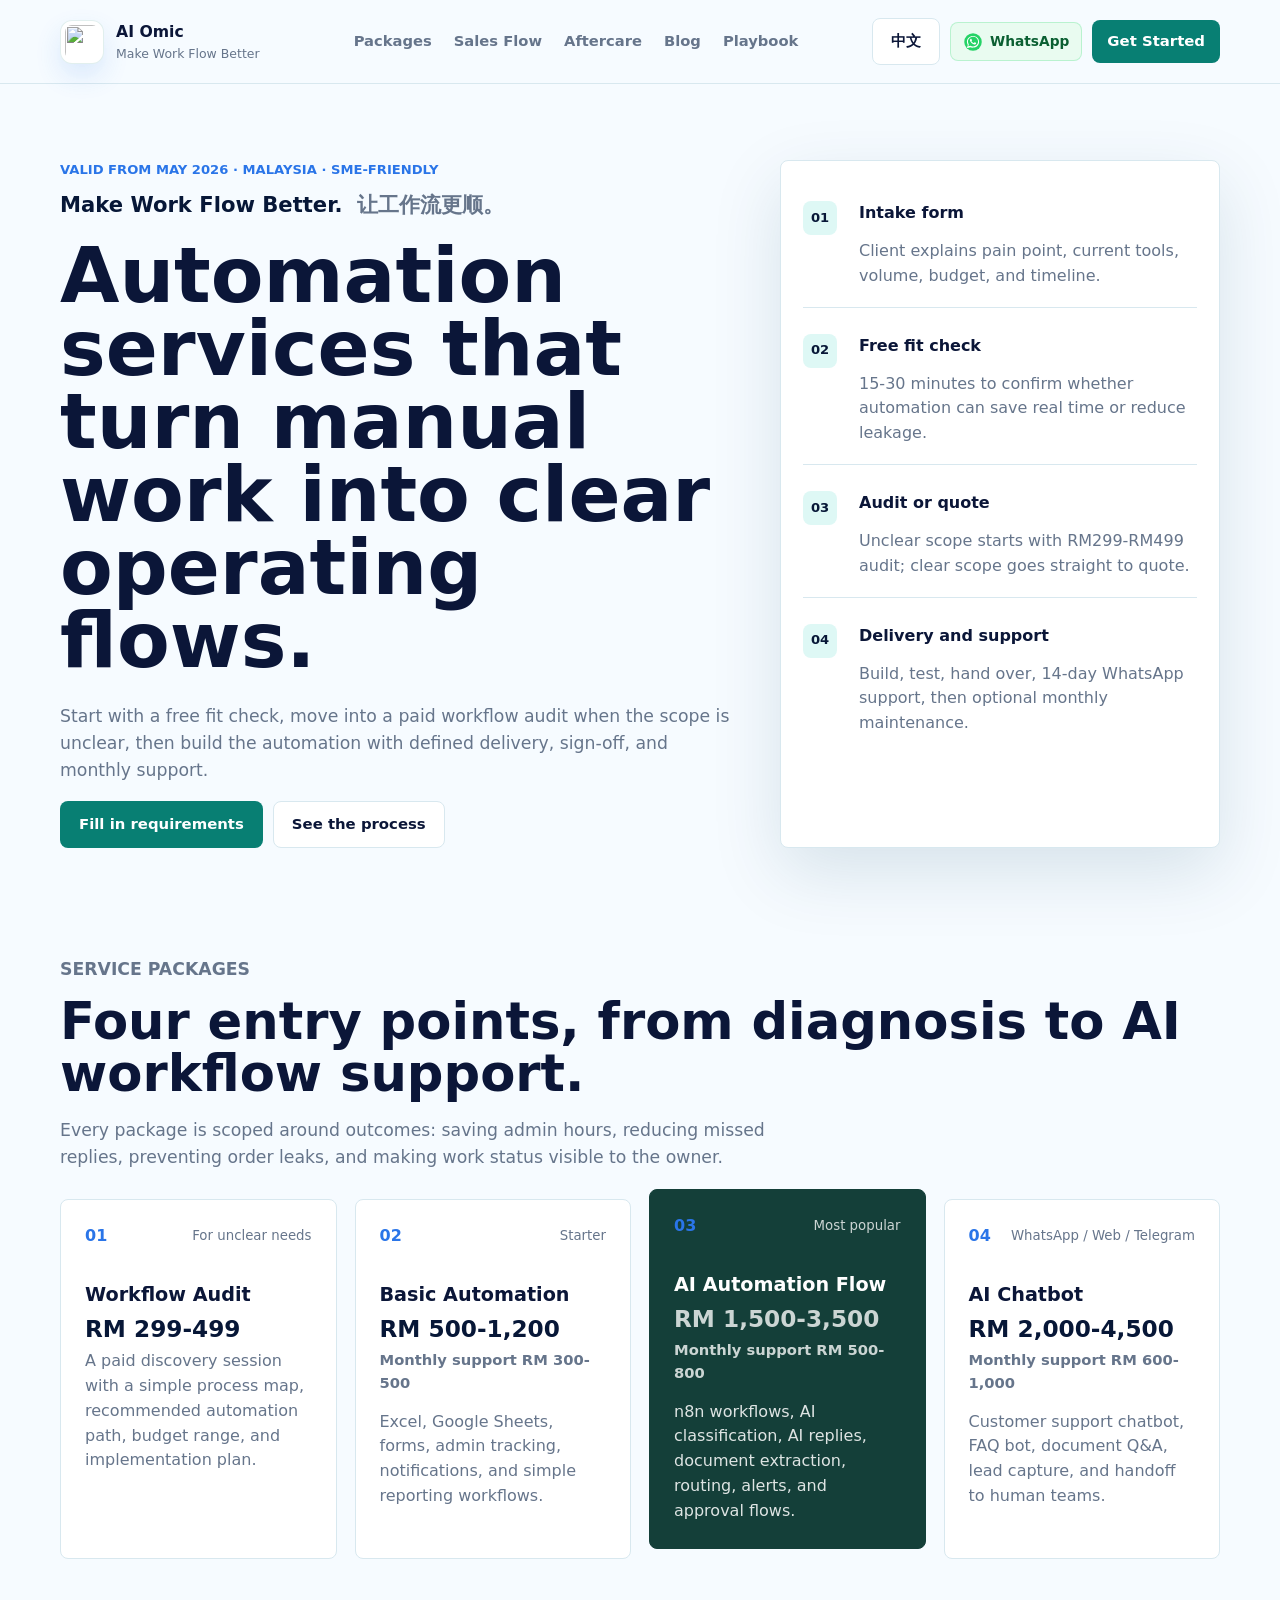
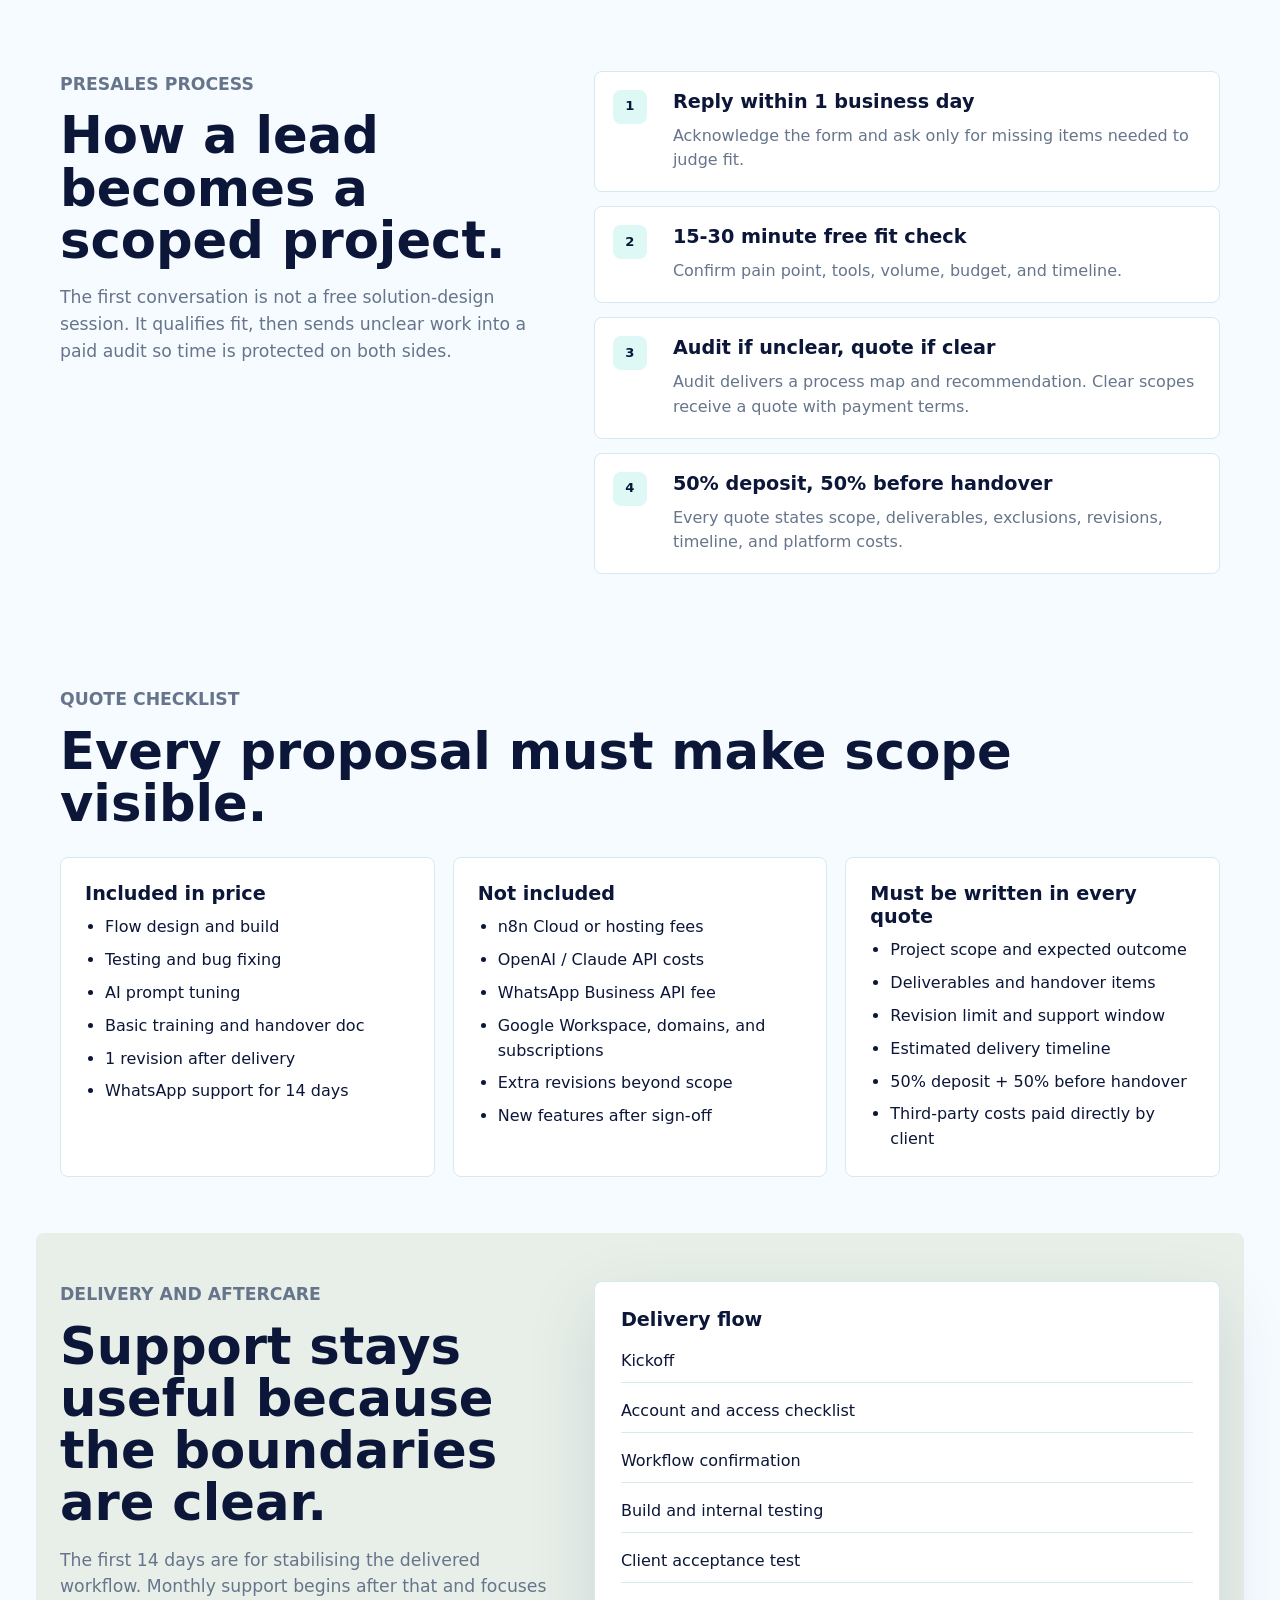
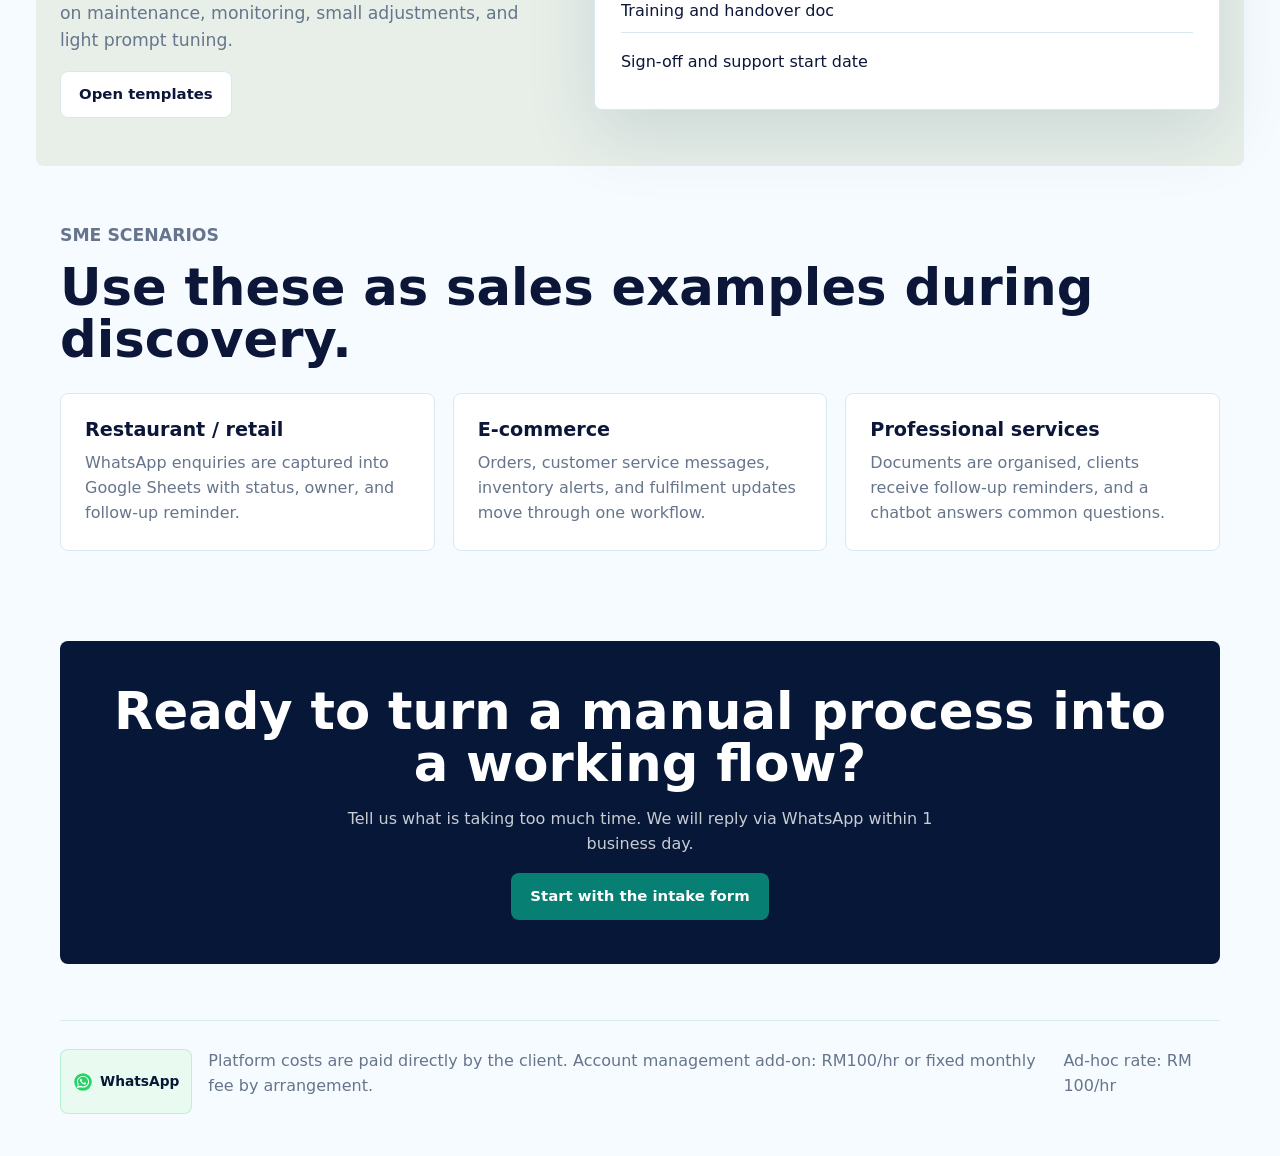
==== index.html @ fe2e33a1 "Add WhatsApp contact buttons" ====
<!doctype html>
<html lang="en">
  <head>
    <meta charset="utf-8" />
    <meta name="viewport" content="width=device-width, initial-scale=1" />
    <title>AI Omic Pricing | Malaysia SME Automation</title>
    <meta
      name="description"
      content="AI Omic pricing for Malaysia SME workflow automation, workflow audit, AI automation, chatbot setup, presales and aftercare support."
    />
    <meta property="og:title" content="AI Omic Pricing | Malaysia SME Automation" />
    <meta
      property="og:description"
      content="Make Work Flow Better. Workflow automation, AI flows, chatbot setup, and aftercare support for Malaysia SMEs."
    />
    <meta property="og:image" content="https://my-pricing-list.zeabur.app/assets/brand/ai-omic-logo.png" />
    <link rel="icon" type="image/png" href="assets/brand/ai-omic-icon.png" />
    <link rel="apple-touch-icon" href="assets/brand/apple-touch-icon.png" />
    <link rel="stylesheet" href="assets/styles.css?v=20260518-whatsapp" />
  </head>
  <body>
    <header class="site-header">
      <a class="brand" href="index.html" aria-label="AI Omic home">
        <img class="brand-logo" src="assets/brand/ai-omic-icon.png" alt="" />
        <span>
          <strong>AI Omic</strong>
          <small>Make Work Flow Better</small>
        </span>
      </a>
      <nav class="nav" aria-label="Main navigation">
        <a href="#packages" data-i18n="navPackages">Packages</a>
        <a href="#sales" data-i18n="navSales">Sales Flow</a>
        <a href="#support" data-i18n="navSupport">Aftercare</a>
        <a href="blog.html" data-i18n="navBlog">Blog</a>
        <a href="playbook.html" data-i18n="navPlaybook">Playbook</a>
      </nav>
      <div class="header-actions">
        <button class="lang-toggle" type="button" data-lang-toggle aria-label="Switch language">中文</button>
        <a class="whatsapp-link" href="https://wa.me/601128229985" target="_blank" rel="noopener noreferrer" aria-label="WhatsApp AI Omic at +60 11-2822 9985">
          <img class="whatsapp-icon" src="assets/brand/whatsapp.svg" alt="" />
          <span>WhatsApp</span>
        </a>
        <a class="button button-small" href="intake-form.html" data-i18n="navCta">Get Started</a>
      </div>
    </header>

    <main>
      <section class="hero">
        <div class="hero-copy">
          <p class="hero-meta" data-i18n="heroMeta">Valid from May 2026 · Malaysia · SME-friendly</p>
          <p class="brand-slogan">
            <span>Make Work Flow Better.</span>
            <span>让工作流更顺。</span>
          </p>
          <h1 data-i18n="heroTitle">Automation services that turn manual work into clear operating flows.</h1>
          <p class="hero-lede" data-i18n="heroLede">
            Start with a free fit check, move into a paid workflow audit when the scope is unclear, then build the
            automation with defined delivery, sign-off, and monthly support.
          </p>
          <div class="hero-actions">
            <a class="button" href="intake-form.html" data-i18n="heroPrimary">Fill in requirements</a>
            <a class="button button-secondary" href="#sales" data-i18n="heroSecondary">See the process</a>
          </div>
        </div>
        <div class="hero-panel" aria-label="Service journey">
          <ol class="journey-list">
            <li>
              <span>01</span>
              <strong data-i18n="journey1Title">Intake form</strong>
              <p data-i18n="journey1Text">Client explains pain point, current tools, volume, budget, and timeline.</p>
            </li>
            <li>
              <span>02</span>
              <strong data-i18n="journey2Title">Free fit check</strong>
              <p data-i18n="journey2Text">15-30 minutes to confirm whether automation can save real time or reduce leakage.</p>
            </li>
            <li>
              <span>03</span>
              <strong data-i18n="journey3Title">Audit or quote</strong>
              <p data-i18n="journey3Text">Unclear scope starts with RM299-RM499 audit; clear scope goes straight to quote.</p>
            </li>
            <li>
              <span>04</span>
              <strong data-i18n="journey4Title">Delivery and support</strong>
              <p data-i18n="journey4Text">Build, test, hand over, 14-day WhatsApp support, then optional monthly maintenance.</p>
            </li>
          </ol>
        </div>
      </section>

      <section id="packages" class="section">
        <div class="section-heading">
          <p class="section-label" data-i18n="packagesLabel">Service packages</p>
          <h2 data-i18n="packagesTitle">Four entry points, from diagnosis to AI workflow support.</h2>
          <p data-i18n="packagesIntro">
            Every package is scoped around outcomes: saving admin hours, reducing missed replies, preventing order leaks,
            and making work status visible to the owner.
          </p>
        </div>
        <div class="package-grid">
          <article class="package-card">
            <div class="package-topline">
              <span>01</span>
              <small data-i18n="auditTag">For unclear needs</small>
            </div>
            <h3 data-i18n="auditTitle">Workflow Audit</h3>
            <p class="price">RM 299-499</p>
            <p data-i18n="auditDesc">A paid discovery session with a simple process map, recommended automation path, budget range, and implementation plan.</p>
          </article>
          <article class="package-card">
            <div class="package-topline">
              <span>02</span>
              <small data-i18n="basicTag">Starter</small>
            </div>
            <h3 data-i18n="basicTitle">Basic Automation</h3>
            <p class="price">RM 500-1,200</p>
            <p class="support-price" data-i18n="basicSupport">Monthly support RM 300-500</p>
            <p data-i18n="basicDesc">Excel, Google Sheets, forms, admin tracking, notifications, and simple reporting workflows.</p>
          </article>
          <article class="package-card package-card-featured">
            <div class="package-topline">
              <span>03</span>
              <small data-i18n="flowTag">Most popular</small>
            </div>
            <h3 data-i18n="flowTitle">AI Automation Flow</h3>
            <p class="price">RM 1,500-3,500</p>
            <p class="support-price" data-i18n="flowSupport">Monthly support RM 500-800</p>
            <p data-i18n="flowDesc">n8n workflows, AI classification, AI replies, document extraction, routing, alerts, and approval flows.</p>
          </article>
          <article class="package-card">
            <div class="package-topline">
              <span>04</span>
              <small data-i18n="botTag">WhatsApp / Web / Telegram</small>
            </div>
            <h3 data-i18n="botTitle">AI Chatbot</h3>
            <p class="price">RM 2,000-4,500</p>
            <p class="support-price" data-i18n="botSupport">Monthly support RM 600-1,000</p>
            <p data-i18n="botDesc">Customer support chatbot, FAQ bot, document Q&A, lead capture, and handoff to human teams.</p>
          </article>
        </div>
      </section>

      <section id="sales" class="section section-split">
        <div>
          <p class="section-label" data-i18n="salesLabel">Presales process</p>
          <h2 data-i18n="salesTitle">How a lead becomes a scoped project.</h2>
          <p data-i18n="salesIntro">
            The first conversation is not a free solution-design session. It qualifies fit, then sends unclear work into
            a paid audit so time is protected on both sides.
          </p>
        </div>
        <div class="process-steps">
          <article>
            <span>1</span>
            <h3 data-i18n="salesStep1Title">Reply within 1 business day</h3>
            <p data-i18n="salesStep1Text">Acknowledge the form and ask only for missing items needed to judge fit.</p>
          </article>
          <article>
            <span>2</span>
            <h3 data-i18n="salesStep2Title">15-30 minute free fit check</h3>
            <p data-i18n="salesStep2Text">Confirm pain point, tools, volume, budget, and timeline.</p>
          </article>
          <article>
            <span>3</span>
            <h3 data-i18n="salesStep3Title">Audit if unclear, quote if clear</h3>
            <p data-i18n="salesStep3Text">Audit delivers a process map and recommendation. Clear scopes receive a quote with payment terms.</p>
          </article>
          <article>
            <span>4</span>
            <h3 data-i18n="salesStep4Title">50% deposit, 50% before handover</h3>
            <p data-i18n="salesStep4Text">Every quote states scope, deliverables, exclusions, revisions, timeline, and platform costs.</p>
          </article>
        </div>
      </section>

      <section class="section checklist-section">
        <div class="section-heading">
          <p class="section-label" data-i18n="quoteLabel">Quote checklist</p>
          <h2 data-i18n="quoteTitle">Every proposal must make scope visible.</h2>
        </div>
        <div class="checklist-grid">
          <div class="checklist-card">
            <h3 data-i18n="includedTitle">Included in price</h3>
            <ul>
              <li data-i18n="included1">Flow design and build</li>
              <li data-i18n="included2">Testing and bug fixing</li>
              <li data-i18n="included3">AI prompt tuning</li>
              <li data-i18n="included4">Basic training and handover doc</li>
              <li data-i18n="included5">1 revision after delivery</li>
              <li data-i18n="included6">WhatsApp support for 14 days</li>
            </ul>
          </div>
          <div class="checklist-card">
            <h3 data-i18n="excludedTitle">Not included</h3>
            <ul>
              <li data-i18n="excluded1">n8n Cloud or hosting fees</li>
              <li data-i18n="excluded2">OpenAI / Claude API costs</li>
              <li data-i18n="excluded3">WhatsApp Business API fee</li>
              <li data-i18n="excluded4">Google Workspace, domains, and subscriptions</li>
              <li data-i18n="excluded5">Extra revisions beyond scope</li>
              <li data-i18n="excluded6">New features after sign-off</li>
            </ul>
          </div>
          <div class="checklist-card">
            <h3 data-i18n="quoteMustTitle">Must be written in every quote</h3>
            <ul>
              <li data-i18n="quoteMust1">Project scope and expected outcome</li>
              <li data-i18n="quoteMust2">Deliverables and handover items</li>
              <li data-i18n="quoteMust3">Revision limit and support window</li>
              <li data-i18n="quoteMust4">Estimated delivery timeline</li>
              <li data-i18n="quoteMust5">50% deposit + 50% before handover</li>
              <li data-i18n="quoteMust6">Third-party costs paid directly by client</li>
            </ul>
          </div>
        </div>
      </section>

      <section id="support" class="section section-split support-band">
        <div>
          <p class="section-label" data-i18n="supportLabel">Delivery and aftercare</p>
          <h2 data-i18n="supportTitle">Support stays useful because the boundaries are clear.</h2>
          <p data-i18n="supportIntro">
            The first 14 days are for stabilising the delivered workflow. Monthly support begins after that and focuses on
            maintenance, monitoring, small adjustments, and light prompt tuning.
          </p>
          <a class="button button-secondary" href="playbook.html" data-i18n="supportCta">Open templates</a>
        </div>
        <div class="delivery-card">
          <h3 data-i18n="deliveryTitle">Delivery flow</h3>
          <ol>
            <li data-i18n="delivery1">Kickoff</li>
            <li data-i18n="delivery2">Account and access checklist</li>
            <li data-i18n="delivery3">Workflow confirmation</li>
            <li data-i18n="delivery4">Build and internal testing</li>
            <li data-i18n="delivery5">Client acceptance test</li>
            <li data-i18n="delivery6">Training and handover doc</li>
            <li data-i18n="delivery7">Sign-off and support start date</li>
          </ol>
        </div>
      </section>

      <section class="section">
        <div class="section-heading">
          <p class="section-label" data-i18n="examplesLabel">SME scenarios</p>
          <h2 data-i18n="examplesTitle">Use these as sales examples during discovery.</h2>
        </div>
        <div class="scenario-grid">
          <article>
            <h3 data-i18n="scenario1Title">Restaurant / retail</h3>
            <p data-i18n="scenario1Text">WhatsApp enquiries are captured into Google Sheets with status, owner, and follow-up reminder.</p>
          </article>
          <article>
            <h3 data-i18n="scenario2Title">E-commerce</h3>
            <p data-i18n="scenario2Text">Orders, customer service messages, inventory alerts, and fulfilment updates move through one workflow.</p>
          </article>
          <article>
            <h3 data-i18n="scenario3Title">Professional services</h3>
            <p data-i18n="scenario3Text">Documents are organised, clients receive follow-up reminders, and a chatbot answers common questions.</p>
          </article>
        </div>
      </section>

      <section class="cta-section">
        <h2 data-i18n="finalTitle">Ready to turn a manual process into a working flow?</h2>
        <p data-i18n="finalText">Tell us what is taking too much time. We will reply via WhatsApp within 1 business day.</p>
        <a class="button" href="intake-form.html" data-i18n="finalCta">Start with the intake form</a>
      </section>
    </main>

    <footer class="footer">
      <a class="whatsapp-link footer-whatsapp" href="https://wa.me/601128229985" target="_blank" rel="noopener noreferrer" aria-label="WhatsApp AI Omic at +60 11-2822 9985">
        <img class="whatsapp-icon" src="assets/brand/whatsapp.svg" alt="" />
        <span>WhatsApp</span>
      </a>
      <p data-i18n="footerText">Platform costs are paid directly by the client. Account management add-on: RM100/hr or fixed monthly fee by arrangement.</p>
      <p>Ad-hoc rate: RM 100/hr</p>
    </footer>

    <script src="assets/app.js?v=20260517-xiao-o"></script>
  </body>
</html>
---- assets/styles.css ----
:root {
  color-scheme: light;
  --bg: #f6fbff;
  --surface: #ffffff;
  --surface-soft: #edf8fb;
  --ink: #0b1638;
  --muted: #66758b;
  --border: #d8e8ef;
  --accent: #087f73;
  --accent-dark: #071737;
  --accent-soft: #def8f5;
  --gold: #2a75e8;
  --shadow: 0 24px 70px rgba(8, 58, 96, 0.13);
  --radius: 8px;
  --max: 1160px;
  font-family: Inter, ui-sans-serif, system-ui, -apple-system, BlinkMacSystemFont, "Segoe UI", sans-serif;
}

* {
  box-sizing: border-box;
}

html {
  scroll-behavior: smooth;
}

body {
  margin: 0;
  background: var(--bg);
  color: var(--ink);
  line-height: 1.55;
}

a {
  color: inherit;
  text-decoration: none;
}

button,
input,
textarea,
select {
  font: inherit;
}

.site-header {
  align-items: center;
  background: rgba(246, 251, 255, 0.92);
  border-bottom: 1px solid var(--border);
  display: flex;
  gap: 24px;
  justify-content: space-between;
  padding: 18px max(24px, calc((100vw - var(--max)) / 2));
  position: sticky;
  top: 0;
  z-index: 20;
  backdrop-filter: blur(16px);
}

.brand {
  align-items: center;
  display: flex;
  gap: 12px;
  min-width: 220px;
}

.brand-logo {
  background: #fff;
  border: 1px solid rgba(8, 127, 115, 0.12);
  border-radius: 12px;
  box-shadow: 0 12px 26px rgba(42, 117, 232, 0.14);
  flex: 0 0 auto;
  height: 44px;
  object-fit: contain;
  padding: 4px;
  width: 44px;
}

.brand strong {
  display: block;
  font-size: 0.98rem;
}

.brand small {
  color: var(--muted);
  display: block;
  font-size: 0.78rem;
}

.nav {
  align-items: center;
  display: flex;
  gap: 22px;
  font-size: 0.92rem;
  font-weight: 650;
}

.nav a {
  color: var(--muted);
}

.nav a:hover,
.nav a:focus-visible {
  color: var(--accent);
}

.header-actions,
.hero-actions,
.form-actions {
  align-items: center;
  display: flex;
  gap: 10px;
}

.button,
.lang-toggle {
  border: 1px solid transparent;
  border-radius: var(--radius);
  cursor: pointer;
  display: inline-flex;
  align-items: center;
  justify-content: center;
  min-height: 44px;
  padding: 11px 18px;
  font-size: 0.93rem;
  font-weight: 750;
  transition: transform 160ms ease, background 160ms ease, border 160ms ease;
}

.button {
  background: var(--accent);
  color: #fff;
}

.button:hover,
.button:focus-visible,
.lang-toggle:hover,
.lang-toggle:focus-visible,
.whatsapp-link:hover,
.whatsapp-link:focus-visible {
  transform: translateY(-1px);
}

.button-secondary,
.lang-toggle {
  background: var(--surface);
  border-color: var(--border);
  color: var(--ink);
}

.button-small {
  min-height: 38px;
  padding: 9px 14px;
}

.whatsapp-link {
  align-items: center;
  background: #e9fbf0;
  border: 1px solid rgba(37, 211, 102, 0.24);
  border-radius: var(--radius);
  color: #0b5f32;
  display: inline-flex;
  font-size: 0.86rem;
  font-weight: 850;
  gap: 7px;
  min-height: 38px;
  padding: 8px 12px;
  transition: transform 160ms ease, background 160ms ease, border 160ms ease;
  white-space: nowrap;
}

.whatsapp-link:hover,
.whatsapp-link:focus-visible {
  background: #dff8e9;
  border-color: rgba(37, 211, 102, 0.42);
}

.whatsapp-icon {
  flex: 0 0 auto;
  height: 20px;
  width: 20px;
}

.hero,
.section,
.form-hero,
.template-grid,
.cta-section,
.footer {
  margin-inline: auto;
  max-width: var(--max);
  width: calc(100% - 48px);
}

.hero {
  display: grid;
  gap: 42px;
  grid-template-columns: minmax(0, 1fr) 440px;
  padding: 76px 0 52px;
}

.hero-copy {
  align-self: center;
}

.hero-meta,
.section-label {
  color: var(--gold);
  font-size: 0.82rem;
  font-weight: 800;
  letter-spacing: 0;
  margin: 0 0 12px;
  text-transform: uppercase;
}

h1,
h2,
h3,
p {
  margin-top: 0;
}

h1 {
  font-size: clamp(2.7rem, 6vw, 5.8rem);
  letter-spacing: 0;
  line-height: 0.95;
  margin-bottom: 26px;
  max-width: 900px;
}

h2 {
  font-size: clamp(2rem, 4vw, 3.7rem);
  letter-spacing: 0;
  line-height: 1.02;
  margin-bottom: 18px;
}

h3 {
  font-size: 1.2rem;
  line-height: 1.2;
  margin-bottom: 10px;
}

.hero-lede,
.section-heading p,
.section-split > div > p,
.form-hero p {
  color: var(--muted);
  font-size: 1.08rem;
  max-width: 720px;
}

.brand-slogan {
  align-items: center;
  color: var(--accent-dark);
  display: flex;
  flex-wrap: wrap;
  gap: 8px 14px;
  font-size: clamp(1.05rem, 2vw, 1.32rem);
  font-weight: 850;
  line-height: 1.2;
  margin: 0 0 22px;
}

.brand-slogan span + span {
  color: var(--muted);
  font-weight: 750;
}

.hero-panel,
.delivery-card,
.response-card,
.checklist-card,
.template-card {
  background: var(--surface);
  border: 1px solid var(--border);
  border-radius: var(--radius);
  box-shadow: var(--shadow);
}

.hero-panel {
  padding: 22px;
}

.journey-list,
.delivery-card ol {
  list-style: none;
  margin: 0;
  padding: 0;
}

.journey-list li {
  border-bottom: 1px solid var(--border);
  display: grid;
  gap: 4px 14px;
  grid-template-columns: 42px 1fr;
  padding: 18px 0;
}

.journey-list li:last-child {
  border-bottom: 0;
}

.journey-list span,
.process-steps span,
.form-section-heading span {
  align-items: center;
  background: var(--accent-soft);
  border-radius: var(--radius);
  color: var(--accent-dark);
  display: inline-flex;
  font-size: 0.82rem;
  font-weight: 850;
  height: 34px;
  justify-content: center;
  width: 34px;
}

.journey-list p {
  color: var(--muted);
  grid-column: 2;
  margin: 0;
}

.section {
  padding: 56px 0;
}

.section-heading {
  margin-bottom: 28px;
}

.package-grid,
.checklist-grid,
.scenario-grid,
.template-grid {
  display: grid;
  gap: 18px;
}

.package-grid {
  grid-template-columns: repeat(4, minmax(0, 1fr));
}

.package-card,
.scenario-grid article {
  background: var(--surface);
  border: 1px solid var(--border);
  border-radius: var(--radius);
  padding: 24px;
}

.package-card-featured {
  background: #143f39;
  border-color: #143f39;
  color: #fff;
  transform: translateY(-10px);
}

.package-card-featured .price,
.package-card-featured .support-price,
.package-card-featured p,
.package-card-featured small {
  color: rgba(255, 255, 255, 0.78);
}

.package-topline {
  align-items: center;
  color: var(--muted);
  display: flex;
  justify-content: space-between;
  gap: 10px;
  margin-bottom: 34px;
}

.package-topline span {
  color: var(--gold);
  font-weight: 850;
}

.price {
  color: var(--accent-dark);
  font-size: 1.45rem;
  font-weight: 850;
  line-height: 1.1;
  margin-bottom: 8px;
}

.support-price {
  color: var(--muted);
  font-size: 0.92rem;
  font-weight: 720;
}

.package-card p:last-child,
.scenario-grid p,
.process-steps p,
.response-card p {
  color: var(--muted);
  margin-bottom: 0;
}

.package-card-featured p:last-child {
  color: rgba(255, 255, 255, 0.86);
}

.section-split {
  align-items: start;
  display: grid;
  gap: 42px;
  grid-template-columns: 0.88fr 1.12fr;
}

.process-steps {
  display: grid;
  gap: 14px;
}

.process-steps article {
  background: var(--surface);
  border: 1px solid var(--border);
  border-radius: var(--radius);
  display: grid;
  gap: 0 16px;
  grid-template-columns: 44px 1fr;
  padding: 18px;
}

.process-steps h3 {
  margin-bottom: 5px;
}

.process-steps p {
  grid-column: 2;
}

.checklist-grid {
  grid-template-columns: repeat(3, minmax(0, 1fr));
}

.checklist-card {
  box-shadow: none;
  padding: 24px;
}

ul {
  margin: 0;
  padding-left: 20px;
}

li + li {
  margin-top: 8px;
}

.support-band {
  background: #e8efe9;
  border-radius: var(--radius);
  max-width: calc(var(--max) + 48px);
  padding: 48px 24px;
  width: calc(100% - 32px);
}

.delivery-card {
  padding: 26px;
}

.delivery-card li {
  align-items: center;
  border-bottom: 1px solid var(--border);
  display: flex;
  min-height: 42px;
}

.delivery-card li:last-child {
  border-bottom: 0;
}

.scenario-grid {
  grid-template-columns: repeat(3, minmax(0, 1fr));
}

.cta-section {
  background: var(--accent-dark);
  border-radius: var(--radius);
  color: #fff;
  margin-bottom: 56px;
  margin-top: 34px;
  padding: 44px;
  text-align: center;
}

.cta-section p {
  color: rgba(255, 255, 255, 0.78);
  margin-inline: auto;
  max-width: 640px;
}

.form-hero {
  align-items: end;
  display: grid;
  gap: 28px;
  grid-template-columns: 1fr 320px;
  padding: 64px 0 30px;
}

.form-hero h1 {
  font-size: clamp(2.4rem, 5vw, 4.8rem);
}

.response-card {
  padding: 22px;
}

.intake-form {
  display: grid;
  gap: 18px;
  margin: 0 auto 56px;
  max-width: 940px;
  width: calc(100% - 48px);
}

.form-section {
  background: var(--surface);
  border: 1px solid var(--border);
  border-radius: var(--radius);
  padding: 24px;
}

.form-section-heading {
  align-items: center;
  display: flex;
  gap: 14px;
  margin-bottom: 20px;
}

.form-section-heading h2 {
  font-size: 1.35rem;
  margin: 0;
}

.field-grid {
  display: grid;
  gap: 16px;
  grid-template-columns: repeat(2, minmax(0, 1fr));
}

.field-wide {
  grid-column: 1 / -1;
}

label,
fieldset {
  display: grid;
  gap: 8px;
}

label span,
legend {
  color: var(--ink);
  font-size: 0.92rem;
  font-weight: 750;
}

input,
textarea,
select {
  background: #fbfcfa;
  border: 1px solid var(--border);
  border-radius: var(--radius);
  color: var(--ink);
  min-height: 44px;
  padding: 11px 12px;
  width: 100%;
}

textarea {
  resize: vertical;
}

fieldset {
  border: 0;
  margin: 18px 0;
  padding: 0;
}

.checkbox-grid {
  display: grid;
  gap: 10px;
  grid-template-columns: repeat(3, minmax(0, 1fr));
}

.checkbox-grid label,
.radio-stack label {
  align-items: center;
  background: #fbfcfa;
  border: 1px solid var(--border);
  border-radius: var(--radius);
  cursor: pointer;
  display: flex;
  gap: 10px;
  padding: 12px;
}

.checkbox-grid input,
.radio-stack input {
  flex: 0 0 auto;
  min-height: auto;
  width: auto;
}

.radio-stack {
  display: grid;
  gap: 10px;
}

.radio-stack.compact {
  grid-template-columns: repeat(3, minmax(0, 1fr));
}

.form-note,
.summary-output {
  color: var(--muted);
}

.form-actions {
  justify-content: flex-end;
}

.summary-output {
  display: block;
  background: var(--surface);
  border: 1px solid var(--border);
  border-radius: var(--radius);
  padding: 20px;
  white-space: pre-wrap;
}

.summary-output[hidden] {
  display: none;
}

.template-grid {
  grid-template-columns: repeat(2, minmax(0, 1fr));
  margin-bottom: 56px;
}

.template-card {
  box-shadow: none;
  display: grid;
  gap: 16px;
  padding: 22px;
}

pre {
  background: var(--accent-dark);
  border-radius: var(--radius);
  color: #eef8f4;
  font-family: "SFMono-Regular", Consolas, "Liberation Mono", monospace;
  font-size: 0.86rem;
  line-height: 1.5;
  margin: 0;
  overflow: auto;
  padding: 16px;
  white-space: pre-wrap;
}

.footer {
  border-top: 1px solid var(--border);
  color: var(--muted);
  display: flex;
  gap: 16px;
  justify-content: space-between;
  padding: 28px 0 42px;
}

.footer-whatsapp {
  color: var(--accent-dark);
  font-weight: 850;
}

.footer-whatsapp:hover,
.footer-whatsapp:focus-visible {
  color: var(--accent);
}

.blog-hero,
.blog-index,
.blog-post {
  margin-inline: auto;
  max-width: var(--max);
  width: calc(100% - 48px);
}

.blog-hero {
  padding: 68px 0 28px;
}

.blog-hero h1 {
  max-width: 980px;
}

.blog-hero p:last-child {
  color: var(--muted);
  font-size: 1.08rem;
  max-width: 760px;
}

.blog-index {
  display: grid;
  gap: 18px;
  grid-template-columns: repeat(3, minmax(0, 1fr));
  padding: 24px 0 56px;
}

.blog-card {
  background: var(--surface);
  border: 1px solid var(--border);
  border-radius: var(--radius);
  display: grid;
  overflow: hidden;
}

.blog-card img {
  aspect-ratio: 16 / 11;
  display: block;
  height: 100%;
  object-fit: cover;
  object-position: top;
  width: 100%;
}

.blog-card img,
.post-media-stack img,
.image-gallery img {
  cursor: zoom-in;
}

.blog-card div {
  display: grid;
  gap: 10px;
  padding: 22px;
}

.blog-card h2 {
  font-size: 1.45rem;
  line-height: 1.15;
  margin: 0;
}

.blog-card p:not(.blog-meta) {
  color: var(--muted);
  margin: 0;
}

.blog-meta {
  color: var(--gold);
  font-size: 0.78rem;
  font-weight: 850;
  letter-spacing: 0;
  margin: 0;
  text-transform: uppercase;
}

.blog-post {
  background: var(--surface);
  border: 1px solid var(--border);
  border-radius: var(--radius);
  margin-bottom: 28px;
  padding: 34px;
}

.post-header {
  max-width: 850px;
}

.post-header h2 {
  font-size: clamp(2rem, 4vw, 3.5rem);
}

.post-header p:last-child {
  color: var(--muted);
  font-size: 1.08rem;
}

.post-layout {
  align-items: start;
  display: grid;
  gap: 34px;
  grid-template-columns: minmax(0, 1fr) 360px;
}

.post-body {
  color: #2e3c36;
  font-size: 1.04rem;
}

.post-body p {
  margin-bottom: 18px;
}

.post-media-stack {
  display: grid;
  gap: 14px;
}

.post-media-stack img,
.image-gallery img {
  background: var(--surface-soft);
  border: 1px solid var(--border);
  border-radius: var(--radius);
  display: block;
  width: 100%;
}

.image-gallery {
  display: grid;
  gap: 16px;
  grid-template-columns: repeat(3, minmax(0, 1fr));
  margin: 24px 0;
}

.compact-gallery {
  grid-template-columns: repeat(4, minmax(0, 1fr));
}

.lightbox {
  align-items: center;
  background: rgba(12, 24, 21, 0.88);
  display: none;
  inset: 0;
  justify-content: center;
  padding: 76px 24px 28px;
  position: fixed;
  z-index: 100;
}

.lightbox.is-open {
  display: flex;
}

.lightbox-stage {
  align-items: center;
  display: flex;
  height: 100%;
  justify-content: center;
  overflow: hidden;
  width: 100%;
}

.lightbox-image {
  border-radius: var(--radius);
  box-shadow: 0 24px 90px rgba(0, 0, 0, 0.42);
  cursor: grab;
  max-height: 100%;
  max-width: min(100%, 1100px);
  object-fit: contain;
  transform-origin: center;
  transition: transform 120ms ease;
  user-select: none;
}

.lightbox-image.is-dragging {
  cursor: grabbing;
  transition: none;
}

.lightbox-toolbar,
.lightbox-caption {
  position: fixed;
  z-index: 101;
}

.lightbox-toolbar {
  align-items: center;
  display: flex;
  gap: 8px;
  left: 50%;
  top: 18px;
  transform: translateX(-50%);
}

.lightbox-button {
  align-items: center;
  background: rgba(255, 255, 255, 0.94);
  border: 1px solid rgba(255, 255, 255, 0.24);
  border-radius: var(--radius);
  color: var(--ink);
  cursor: pointer;
  display: inline-flex;
  font-size: 0.92rem;
  font-weight: 850;
  height: 42px;
  justify-content: center;
  min-width: 42px;
  padding: 0 12px;
}

.lightbox-button:hover,
.lightbox-button:focus-visible {
  background: #fff;
}

.lightbox-caption {
  bottom: 16px;
  color: rgba(255, 255, 255, 0.86);
  font-size: 0.9rem;
  left: 24px;
  right: 24px;
  text-align: center;
}

.sr-only {
  height: 1px;
  margin: -1px;
  overflow: hidden;
  padding: 0;
  position: absolute;
  width: 1px;
  clip: rect(0, 0, 0, 0);
  border: 0;
}

.xiao-o {
  bottom: 22px;
  position: fixed;
  right: 22px;
  z-index: 90;
}

.xiao-o-launcher {
  align-items: center;
  background:
    radial-gradient(circle at 35% 30%, rgba(255, 255, 255, 0.95), rgba(232, 251, 255, 0.72) 48%, rgba(8, 127, 115, 0.12)),
    linear-gradient(145deg, #ffffff, #e8f7ff);
  border: 0;
  border-radius: 999px;
  box-shadow: 0 18px 50px rgba(42, 117, 232, 0.24), 0 0 0 1px rgba(42, 117, 232, 0.1);
  cursor: pointer;
  display: inline-flex;
  height: 74px;
  justify-content: center;
  position: relative;
  width: 74px;
  animation: xiaoOFloat 3.8s ease-in-out infinite;
}

.xiao-o-launcher::before {
  border: 1px solid rgba(42, 117, 232, 0.28);
  border-left-color: rgba(8, 127, 115, 0.75);
  border-radius: 999px;
  content: "";
  height: 84px;
  inset: -6px;
  opacity: 0.85;
  position: absolute;
  transform: rotate(-18deg);
  width: 84px;
  animation: xiaoOOrbit 6s linear infinite;
}

.xiao-o-launcher::after {
  background: linear-gradient(135deg, #00d4b8, #2a75e8);
  border: 2px solid #fff;
  border-radius: 999px;
  bottom: 6px;
  content: "";
  height: 12px;
  position: absolute;
  right: 7px;
  width: 12px;
  box-shadow: 0 0 16px rgba(42, 117, 232, 0.55);
}

.xiao-o-bot {
  align-items: center;
  display: inline-flex;
  height: 58px;
  justify-content: center;
  position: relative;
  width: 56px;
  z-index: 1;
}

.xiao-o-antenna {
  background: linear-gradient(#071737, #087f73);
  border-radius: 999px;
  height: 12px;
  left: 50%;
  position: absolute;
  top: -3px;
  transform: translateX(-50%);
  width: 3px;
  z-index: 3;
}

.xiao-o-antenna::before {
  background: #2a75e8;
  border-radius: 999px;
  content: "";
  height: 9px;
  left: 50%;
  position: absolute;
  top: -7px;
  transform: translateX(-50%);
  width: 9px;
  box-shadow: 0 0 14px rgba(42, 117, 232, 0.75);
  animation: xiaoOPulse 1.8s ease-in-out infinite;
}

.xiao-o-face {
  background:
    linear-gradient(180deg, rgba(255, 255, 255, 0.9), rgba(228, 252, 255, 0.86)),
    radial-gradient(circle at 50% 18%, rgba(42, 117, 232, 0.24), transparent 54%);
  border: 3px solid var(--accent);
  border-radius: 16px 16px 14px 14px;
  box-shadow: inset 0 -7px 14px rgba(42, 117, 232, 0.12), 0 10px 18px rgba(7, 23, 55, 0.1);
  display: block;
  height: 34px;
  position: relative;
  width: 44px;
  z-index: 2;
  overflow: hidden;
}

.xiao-o-face::before,
.xiao-o-face::after {
  background: linear-gradient(#08b8a3, #2a75e8);
  border-radius: 999px;
  content: "";
  height: 9px;
  position: absolute;
  top: 12px;
  width: 4px;
}

.xiao-o-face::before {
  left: -6px;
}

.xiao-o-face::after {
  right: -6px;
}

.xiao-o-eye {
  background: var(--accent-dark);
  border-radius: 999px;
  box-shadow: 0 0 8px rgba(42, 117, 232, 0.45);
  height: 6px;
  position: absolute;
  top: 11px;
  width: 6px;
  animation: xiaoOBlink 5s ease-in-out infinite;
  z-index: 2;
}

.xiao-o-eye:first-child {
  left: 10px;
}

.xiao-o-eye:nth-child(2) {
  right: 10px;
}

.xiao-o-smile {
  border-bottom: 2px solid #2a75e8;
  border-radius: 0 0 999px 999px;
  bottom: 8px;
  height: 7px;
  left: 50%;
  position: absolute;
  transform: translateX(-50%);
  width: 15px;
  z-index: 2;
}

.xiao-o-scan {
  background: linear-gradient(90deg, transparent, rgba(42, 117, 232, 0.32), transparent);
  height: 100%;
  left: -70%;
  position: absolute;
  top: 0;
  transform: skewX(-18deg);
  width: 60%;
}

.xiao-o-body {
  background: linear-gradient(145deg, #071737, #087f73 62%, #2a75e8);
  border: 2px solid rgba(255, 255, 255, 0.95);
  border-radius: 12px 12px 16px 16px;
  bottom: 0;
  box-shadow: 0 8px 14px rgba(7, 23, 55, 0.18);
  height: 24px;
  left: 50%;
  position: absolute;
  transform: translateX(-50%);
  width: 34px;
  z-index: 1;
}

.xiao-o-core {
  background: #e8fbff;
  border-radius: 999px;
  box-shadow: 0 0 14px rgba(255, 255, 255, 0.85);
  height: 8px;
  left: 50%;
  position: absolute;
  top: 7px;
  transform: translateX(-50%);
  width: 8px;
}

.xiao-o-arm {
  background: linear-gradient(180deg, #2a75e8, #08b8a3);
  border-radius: 999px;
  bottom: 13px;
  height: 20px;
  position: absolute;
  width: 6px;
  z-index: 0;
}

.xiao-o-arm-left {
  left: 7px;
  transform: rotate(17deg);
}

.xiao-o-arm-right {
  right: 7px;
  transform: rotate(-17deg);
}

.xiao-o-thinking .xiao-o-scan {
  animation: xiaoOScan 1s ease-in-out infinite;
}

.xiao-o-thinking .xiao-o-core {
  animation: xiaoOPulse 0.9s ease-in-out infinite;
}

@keyframes xiaoOFloat {
  0%,
  100% {
    transform: translateY(0);
  }

  50% {
    transform: translateY(-6px);
  }
}

@keyframes xiaoOOrbit {
  to {
    transform: rotate(342deg);
  }
}

@keyframes xiaoOPulse {
  0%,
  100% {
    opacity: 0.72;
    transform: translateX(-50%) scale(0.9);
  }

  50% {
    opacity: 1;
    transform: translateX(-50%) scale(1.22);
  }
}

@keyframes xiaoOBlink {
  0%,
  44%,
  48%,
  100% {
    transform: scaleY(1);
  }

  46% {
    transform: scaleY(0.16);
  }
}

@keyframes xiaoOScan {
  0% {
    left: -70%;
  }

  100% {
    left: 110%;
  }
}

.xiao-o-panel {
  background: var(--surface);
  border: 1px solid var(--border);
  border-radius: var(--radius);
  bottom: 74px;
  box-shadow: 0 24px 80px rgba(12, 24, 21, 0.22);
  display: grid;
  grid-template-rows: auto 1fr auto auto;
  max-height: min(640px, calc(100vh - 120px));
  overflow: hidden;
  position: absolute;
  right: 0;
  width: min(380px, calc(100vw - 32px));
}

.xiao-o-panel[hidden] {
  display: none;
}

.xiao-o-header {
  align-items: center;
  background: var(--accent-dark);
  color: #fff;
  display: flex;
  justify-content: space-between;
  padding: 16px;
}

.xiao-o-title {
  align-items: center;
  display: flex;
  gap: 10px;
}

.xiao-o-mini-bot {
  align-items: center;
  background: radial-gradient(circle at 35% 30%, #ffffff, #e8fbff 60%, rgba(42, 117, 232, 0.22));
  border: 1px solid rgba(42, 117, 232, 0.2);
  border-radius: 12px;
  box-shadow: 0 8px 22px rgba(42, 117, 232, 0.16);
  display: inline-flex;
  height: 38px;
  justify-content: center;
  position: relative;
  width: 38px;
}

.xiao-o-mini-bot::before {
  background: #2a75e8;
  border-radius: 999px;
  content: "";
  height: 6px;
  left: 50%;
  position: absolute;
  top: 4px;
  transform: translateX(-50%);
  width: 6px;
  box-shadow: 0 0 12px rgba(42, 117, 232, 0.7);
}

.xiao-o-mini-face {
  background: linear-gradient(145deg, #071737, #087f73);
  border-radius: 9px;
  display: block;
  height: 21px;
  position: relative;
  width: 26px;
}

.xiao-o-mini-face span {
  background: #fff;
  border-radius: 999px;
  height: 4px;
  position: absolute;
  top: 7px;
  width: 4px;
}

.xiao-o-mini-face span:first-child {
  left: 6px;
}

.xiao-o-mini-face span:nth-child(2) {
  right: 6px;
}

.xiao-o-header strong,
.xiao-o-header span {
  display: block;
}

.xiao-o-header span {
  color: rgba(255, 255, 255, 0.72);
  font-size: 0.82rem;
}

.xiao-o-close {
  background: rgba(255, 255, 255, 0.1);
  border: 1px solid rgba(255, 255, 255, 0.18);
  border-radius: var(--radius);
  color: #fff;
  cursor: pointer;
  font-size: 0.82rem;
  font-weight: 800;
  min-height: 34px;
  padding: 0 10px;
}

.xiao-o-messages {
  display: grid;
  gap: 10px;
  max-height: 360px;
  overflow-y: auto;
  padding: 16px;
}

.xiao-o-message {
  border-radius: var(--radius);
  font-size: 0.92rem;
  line-height: 1.45;
  padding: 11px 12px;
  white-space: pre-wrap;
}

.xiao-o-message.assistant {
  background: var(--surface-soft);
  color: var(--ink);
  justify-self: start;
}

.xiao-o-message.assistant a {
  color: var(--accent);
  font-weight: 800;
  overflow-wrap: anywhere;
  text-decoration: underline;
  text-decoration-thickness: 1px;
  text-underline-offset: 3px;
}

.xiao-o-disclaimer {
  color: var(--muted);
  display: inline-block;
  font-size: 0.8rem;
  line-height: 1.45;
}

.xiao-o-message.user {
  background: var(--accent);
  color: #fff;
  justify-self: end;
  max-width: 88%;
}

.xiao-o-prompts {
  border-top: 1px solid var(--border);
  display: flex;
  gap: 8px;
  overflow-x: auto;
  padding: 12px 16px;
}

.xiao-o-prompts button {
  background: #fbfcfa;
  border: 1px solid var(--border);
  border-radius: 999px;
  color: var(--ink);
  cursor: pointer;
  flex: 0 0 auto;
  font-size: 0.82rem;
  font-weight: 750;
  min-height: 34px;
  padding: 0 12px;
}

.xiao-o-form {
  border-top: 1px solid var(--border);
  display: grid;
  gap: 8px;
  grid-template-columns: 1fr auto;
  padding: 12px;
}

.xiao-o-form input {
  min-height: 42px;
}

.xiao-o-form button {
  background: var(--accent);
  border: 0;
  border-radius: var(--radius);
  color: #fff;
  cursor: pointer;
  font-weight: 850;
  min-height: 42px;
  padding: 0 14px;
}

@media (max-width: 960px) {
  .site-header {
    align-items: flex-start;
    flex-wrap: wrap;
  }

  .nav {
    order: 3;
    overflow-x: auto;
    width: 100%;
  }

  .hero,
  .section-split,
  .form-hero {
    grid-template-columns: 1fr;
  }

  .package-grid,
  .checklist-grid {
    grid-template-columns: repeat(2, minmax(0, 1fr));
  }

  .package-card-featured {
    transform: none;
  }

  .scenario-grid,
  .template-grid,
  .blog-index,
  .post-layout {
    grid-template-columns: 1fr;
  }

  .image-gallery,
  .compact-gallery {
    grid-template-columns: repeat(2, minmax(0, 1fr));
  }
}

@media (max-width: 640px) {
  .hero,
  .section,
  .form-hero,
  .template-grid,
  .blog-hero,
  .blog-index,
  .blog-post,
  .cta-section,
  .footer,
  .intake-form {
    width: calc(100% - 28px);
  }

  .site-header {
    padding: 14px;
  }

  .brand {
    min-width: 0;
  }

  .header-actions {
    flex-wrap: wrap;
    width: 100%;
  }

  .header-actions .button,
  .header-actions .lang-toggle {
    flex: 1;
  }

  .header-actions .whatsapp-link {
    flex: 1 1 100%;
    justify-content: center;
  }

  .hero {
    padding-top: 42px;
  }

  h1 {
    font-size: 2.55rem;
  }

  h2 {
    font-size: 2rem;
  }

  .hero-actions,
  .form-actions,
  .footer {
    align-items: stretch;
    flex-direction: column;
  }

  .package-grid,
  .checklist-grid,
  .field-grid,
  .checkbox-grid,
  .radio-stack.compact,
  .image-gallery,
  .compact-gallery {
    grid-template-columns: 1fr;
  }

  .cta-section {
    padding: 30px 18px;
  }

  .lightbox {
    padding-inline: 10px;
  }

  .lightbox-toolbar {
    flex-wrap: wrap;
    justify-content: center;
    width: calc(100% - 20px);
  }

  .xiao-o {
    bottom: 18px;
    right: 14px;
  }

  .xiao-o-launcher {
    height: 58px;
    width: 58px;
  }

  .xiao-o-launcher::before {
    height: 66px;
    width: 66px;
  }

  .xiao-o-bot {
    transform: scale(0.84);
  }

  .xiao-o-panel {
    bottom: 70px;
    max-height: calc(100vh - 96px);
  }
}

@media (prefers-reduced-motion: reduce) {
  .xiao-o-launcher,
  .xiao-o-launcher::before,
  .xiao-o-antenna::before,
  .xiao-o-eye,
  .xiao-o-thinking .xiao-o-scan,
  .xiao-o-thinking .xiao-o-core {
    animation: none;
  }
}
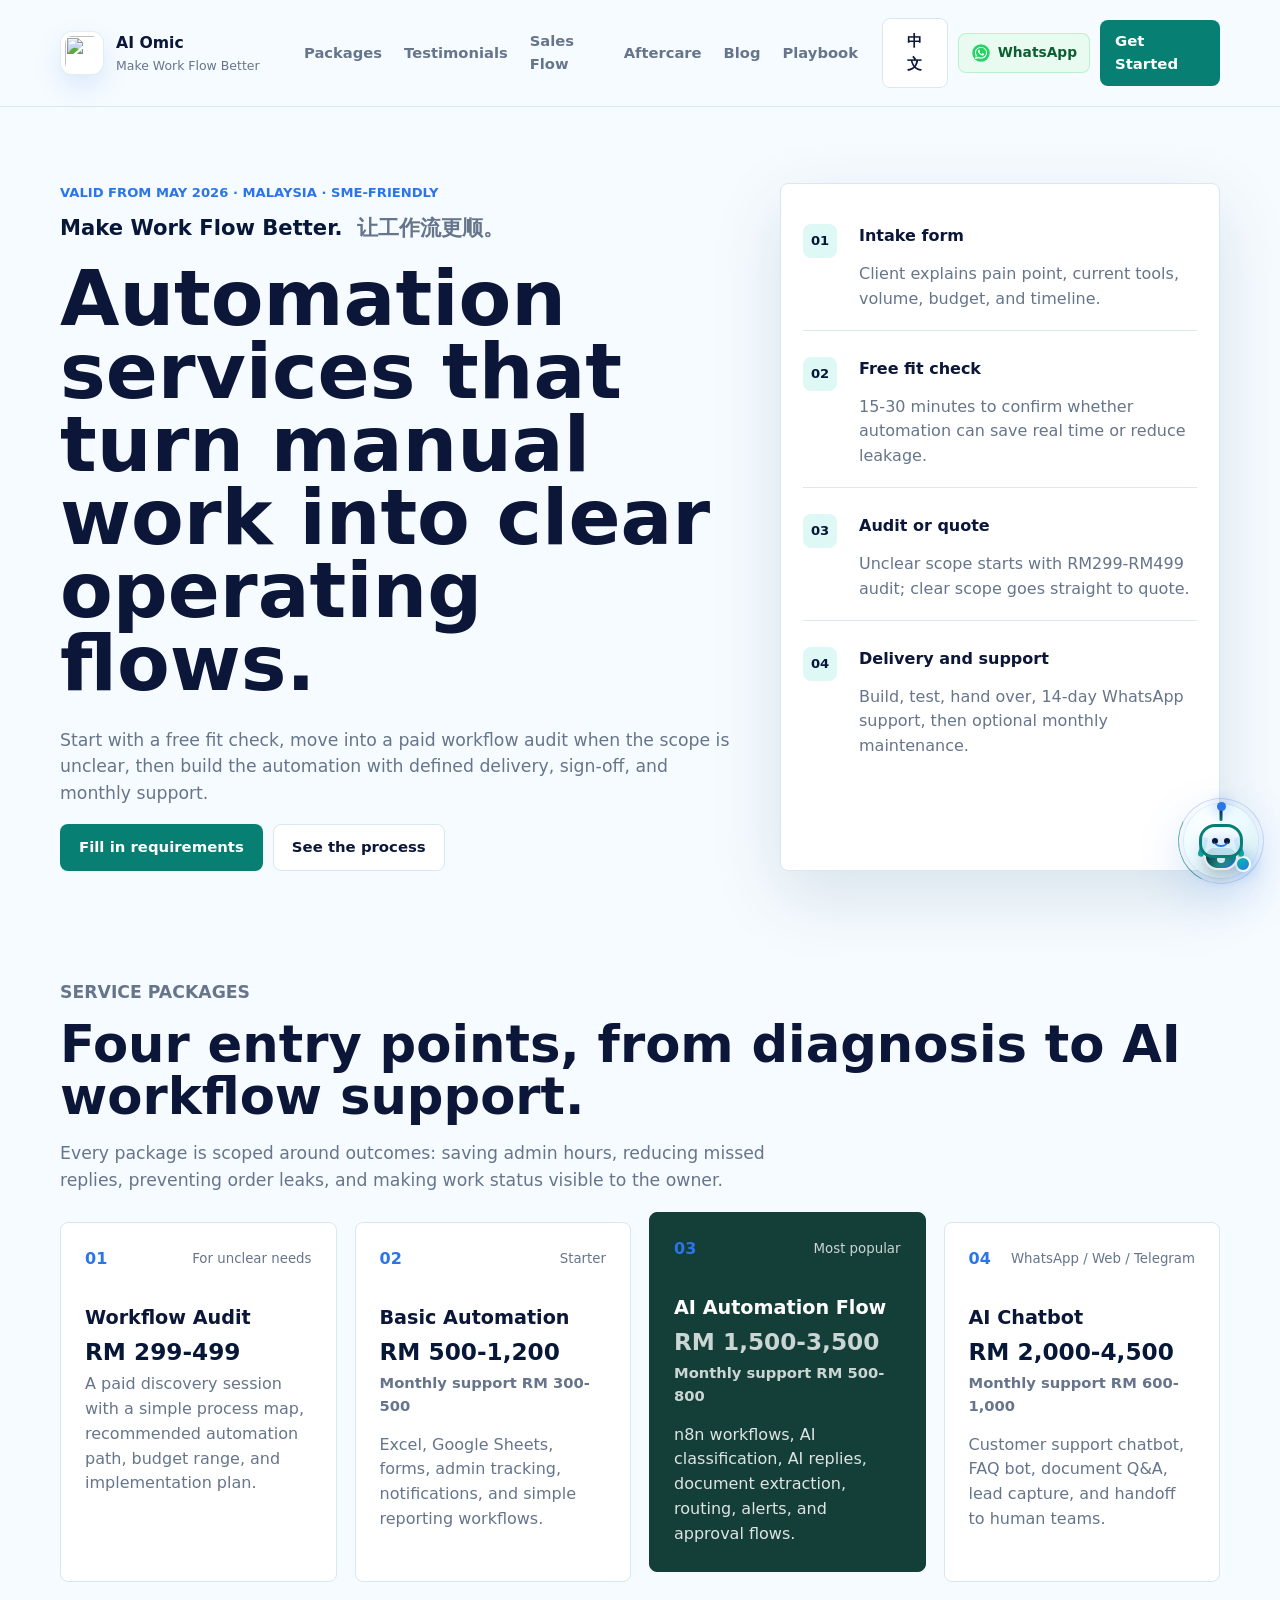
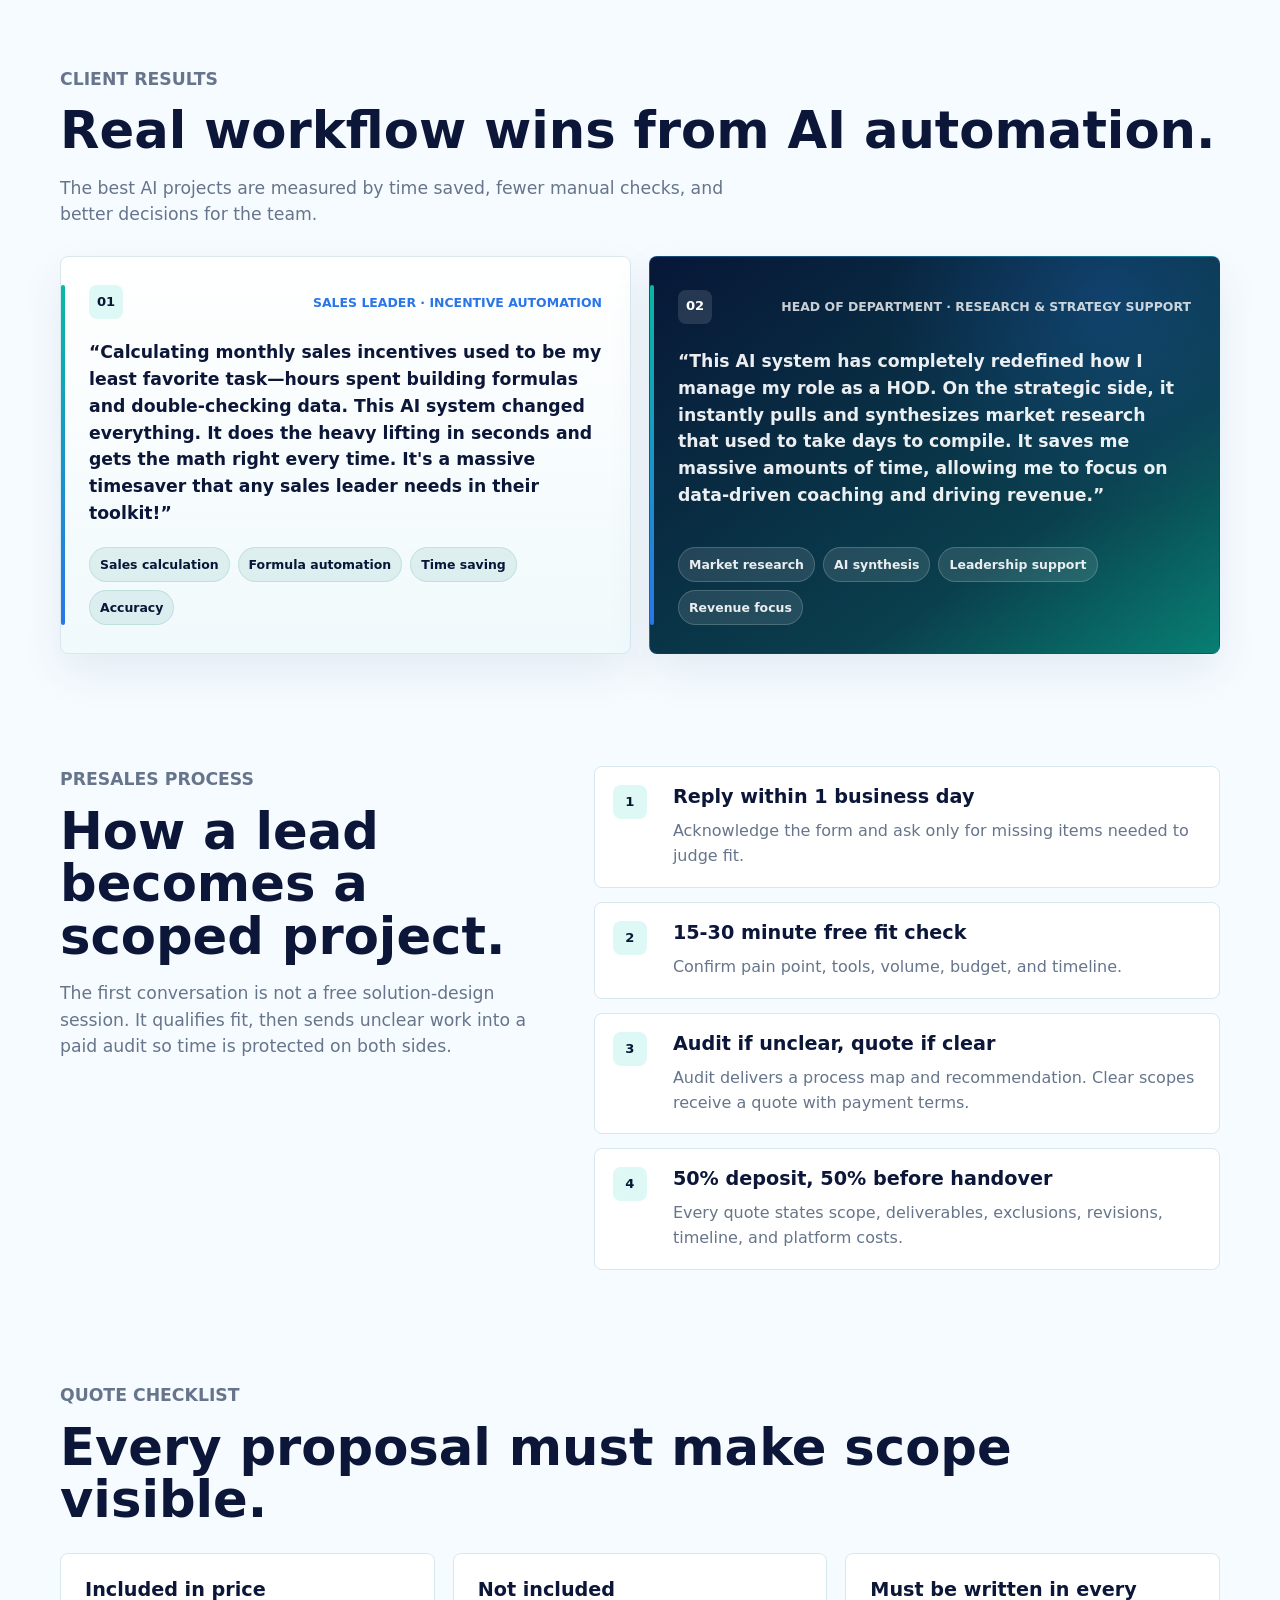
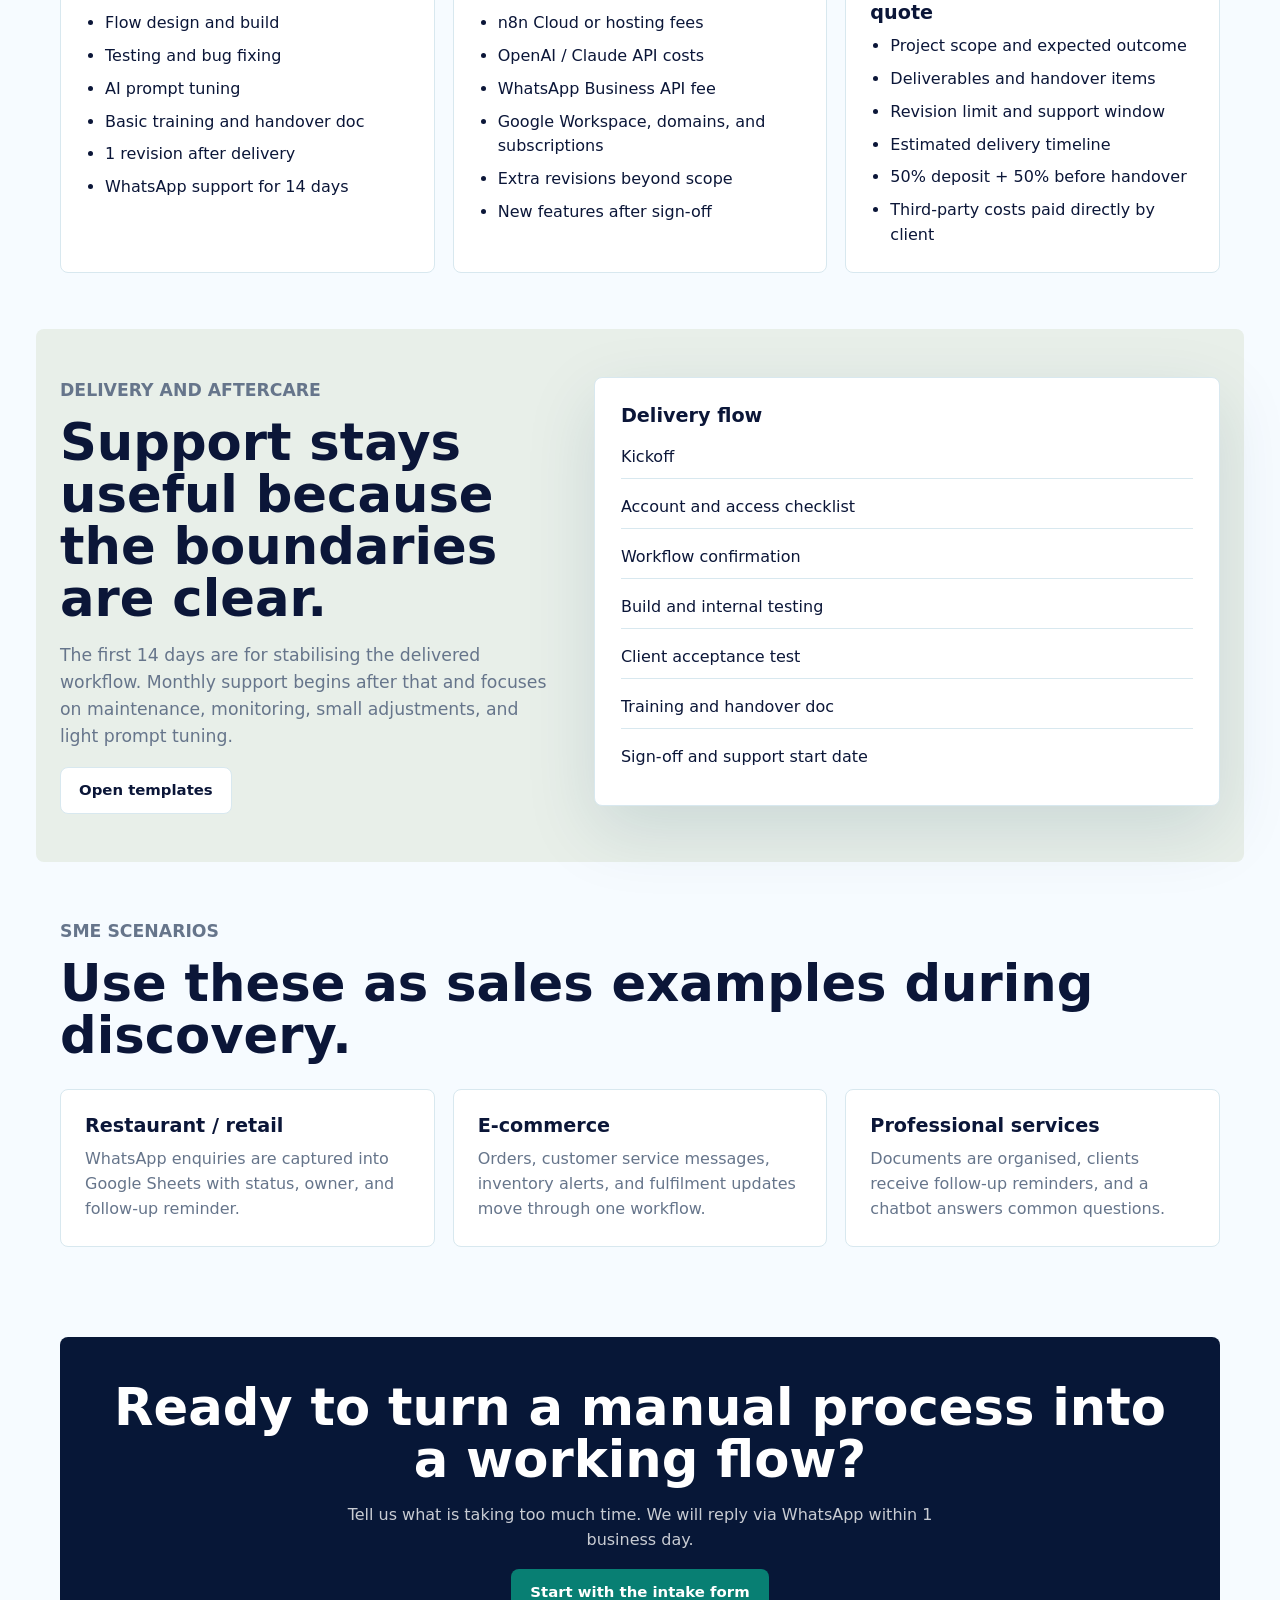
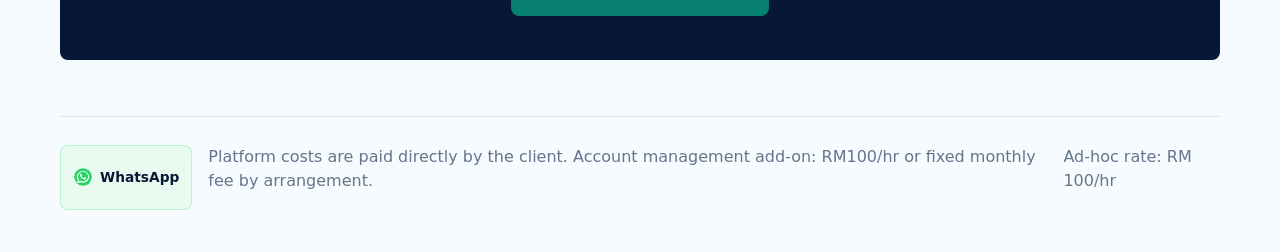
==== commit 0022ffb1: "Add client testimonials section" ====
--- a/index.html
+++ b/index.html
@@ -16,7 +16,7 @@
     <meta property="og:image" content="https://my-pricing-list.zeabur.app/assets/brand/ai-omic-logo.png" />
     <link rel="icon" type="image/png" href="assets/brand/ai-omic-icon.png" />
     <link rel="apple-touch-icon" href="assets/brand/apple-touch-icon.png" />
-    <link rel="stylesheet" href="assets/styles.css?v=20260518-whatsapp" />
+    <link rel="stylesheet" href="assets/styles.css?v=20260524-client-results" />
   </head>
   <body>
     <header class="site-header">
@@ -29,6 +29,7 @@
       </a>
       <nav class="nav" aria-label="Main navigation">
         <a href="#packages" data-i18n="navPackages">Packages</a>
+        <a href="#results" data-i18n="navTestimonials">Testimonials</a>
         <a href="#sales" data-i18n="navSales">Sales Flow</a>
         <a href="#support" data-i18n="navSupport">Aftercare</a>
         <a href="blog.html" data-i18n="navBlog">Blog</a>
@@ -136,6 +137,48 @@
             <p class="price">RM 2,000-4,500</p>
             <p class="support-price" data-i18n="botSupport">Monthly support RM 600-1,000</p>
             <p data-i18n="botDesc">Customer support chatbot, FAQ bot, document Q&A, lead capture, and handoff to human teams.</p>
+          </article>
+        </div>
+      </section>
+
+      <section id="results" class="section results-section">
+        <div class="section-heading">
+          <p class="section-label" data-i18n="resultsLabel">Client results</p>
+          <h2 data-i18n="resultsTitle">Real workflow wins from AI automation.</h2>
+          <p data-i18n="resultsIntro">
+            The best AI projects are measured by time saved, fewer manual checks, and better decisions for the team.
+          </p>
+        </div>
+        <div class="results-grid">
+          <article class="result-card">
+            <div class="result-topline">
+              <span>01</span>
+              <small data-i18n="result1Role">Sales Leader · Incentive Automation</small>
+            </div>
+            <blockquote data-i18n="result1Quote">
+              “Calculating monthly sales incentives used to be my least favorite task—hours spent building formulas and double-checking data. This AI system changed everything. It does the heavy lifting in seconds and gets the math right every time. It's a massive timesaver that any sales leader needs in their toolkit!”
+            </blockquote>
+            <div class="result-tags" aria-label="Result tags">
+              <span data-i18n="result1Tag1">Sales calculation</span>
+              <span data-i18n="result1Tag2">Formula automation</span>
+              <span data-i18n="result1Tag3">Time saving</span>
+              <span data-i18n="result1Tag4">Accuracy</span>
+            </div>
+          </article>
+          <article class="result-card result-card-featured">
+            <div class="result-topline">
+              <span>02</span>
+              <small data-i18n="result2Role">Head of Department · Research & Strategy Support</small>
+            </div>
+            <blockquote data-i18n="result2Quote">
+              “This AI system has completely redefined how I manage my role as a HOD. On the strategic side, it instantly pulls and synthesizes market research that used to take days to compile. It saves me massive amounts of time, allowing me to focus on data-driven coaching and driving revenue.”
+            </blockquote>
+            <div class="result-tags" aria-label="Result tags">
+              <span data-i18n="result2Tag1">Market research</span>
+              <span data-i18n="result2Tag2">AI synthesis</span>
+              <span data-i18n="result2Tag3">Leadership support</span>
+              <span data-i18n="result2Tag4">Revenue focus</span>
+            </div>
           </article>
         </div>
       </section>
@@ -276,6 +319,6 @@
       <p>Ad-hoc rate: RM 100/hr</p>
     </footer>
 
-    <script src="assets/app.js?v=20260517-xiao-o"></script>
+    <script src="assets/app.js?v=20260524-client-results"></script>
   </body>
 </html>
--- a/assets/styles.css
+++ b/assets/styles.css
@@ -333,6 +333,7 @@
 .package-grid,
 .checklist-grid,
 .scenario-grid,
+.results-grid,
 .template-grid {
   display: grid;
   gap: 18px;
@@ -402,6 +403,122 @@
 
 .package-card-featured p:last-child {
   color: rgba(255, 255, 255, 0.86);
+}
+
+.results-section {
+  padding-top: 28px;
+}
+
+.results-grid {
+  grid-template-columns: repeat(2, minmax(0, 1fr));
+}
+
+.result-card {
+  background:
+    linear-gradient(180deg, rgba(255, 255, 255, 0.96), rgba(237, 248, 251, 0.84)),
+    var(--surface);
+  border: 1px solid var(--border);
+  border-radius: var(--radius);
+  box-shadow: 0 18px 44px rgba(8, 58, 96, 0.08);
+  display: grid;
+  gap: 20px;
+  min-height: 360px;
+  padding: 28px;
+  position: relative;
+}
+
+.result-card::before {
+  background: linear-gradient(180deg, #08b8a3, #2a75e8);
+  border-radius: 999px;
+  content: "";
+  height: calc(100% - 56px);
+  left: 0;
+  position: absolute;
+  top: 28px;
+  width: 4px;
+}
+
+.result-card-featured {
+  background:
+    radial-gradient(circle at 80% 10%, rgba(42, 117, 232, 0.24), transparent 38%),
+    linear-gradient(145deg, #071737, #0a3f4d 68%, #087f73);
+  border-color: rgba(42, 117, 232, 0.32);
+  color: #fff;
+}
+
+.result-topline {
+  align-items: center;
+  display: flex;
+  gap: 14px;
+  justify-content: space-between;
+}
+
+.result-topline span {
+  align-items: center;
+  background: var(--accent-soft);
+  border-radius: var(--radius);
+  color: var(--accent-dark);
+  display: inline-flex;
+  flex: 0 0 auto;
+  font-size: 0.82rem;
+  font-weight: 850;
+  height: 34px;
+  justify-content: center;
+  width: 34px;
+}
+
+.result-topline small {
+  color: var(--gold);
+  font-size: 0.78rem;
+  font-weight: 850;
+  letter-spacing: 0;
+  text-align: right;
+  text-transform: uppercase;
+}
+
+.result-card-featured .result-topline span {
+  background: rgba(255, 255, 255, 0.12);
+  color: #fff;
+}
+
+.result-card-featured .result-topline small {
+  color: rgba(255, 255, 255, 0.78);
+}
+
+.result-card blockquote {
+  color: var(--ink);
+  font-size: 1.08rem;
+  font-weight: 620;
+  line-height: 1.55;
+  margin: 0;
+}
+
+.result-card-featured blockquote {
+  color: rgba(255, 255, 255, 0.92);
+}
+
+.result-tags {
+  align-content: end;
+  align-items: center;
+  display: flex;
+  flex-wrap: wrap;
+  gap: 8px;
+}
+
+.result-tags span {
+  background: rgba(8, 127, 115, 0.09);
+  border: 1px solid rgba(8, 127, 115, 0.13);
+  border-radius: 999px;
+  color: var(--accent-dark);
+  font-size: 0.78rem;
+  font-weight: 800;
+  padding: 7px 10px;
+}
+
+.result-card-featured .result-tags span {
+  background: rgba(255, 255, 255, 0.11);
+  border-color: rgba(255, 255, 255, 0.18);
+  color: rgba(255, 255, 255, 0.9);
 }
 
 .section-split {
@@ -1389,14 +1506,30 @@
 
 @media (max-width: 960px) {
   .site-header {
-    align-items: flex-start;
-    flex-wrap: wrap;
+    align-items: center;
+    display: grid;
+    gap: 10px 14px;
+    grid-template-columns: minmax(0, 1fr) auto;
+    padding-block: 12px;
   }
 
   .nav {
-    order: 3;
+    grid-column: 1 / -1;
+    grid-row: 2;
     overflow-x: auto;
+    padding-bottom: 2px;
     width: 100%;
+  }
+
+  .brand {
+    grid-column: 1;
+    grid-row: 1;
+  }
+
+  .header-actions {
+    grid-column: 2;
+    grid-row: 1;
+    justify-self: end;
   }
 
   .hero,
@@ -1417,6 +1550,7 @@
   .scenario-grid,
   .template-grid,
   .blog-index,
+  .results-grid,
   .post-layout {
     grid-template-columns: 1fr;
   }
@@ -1442,30 +1576,58 @@
   }
 
   .site-header {
-    padding: 14px;
+    gap: 6px 10px;
+    padding: 8px 14px;
   }
 
   .brand {
     min-width: 0;
   }
 
+  .brand-logo {
+    height: 38px;
+    width: 38px;
+  }
+
+  .brand strong {
+    font-size: 0.92rem;
+  }
+
+  .brand small {
+    display: none;
+  }
+
+  .nav {
+    display: none;
+  }
+
   .header-actions {
-    flex-wrap: wrap;
-    width: 100%;
+    gap: 6px;
+    width: auto;
   }
 
   .header-actions .button,
   .header-actions .lang-toggle {
-    flex: 1;
+    flex: 0 0 auto;
+    min-height: 38px;
+    padding: 8px 10px;
   }
 
   .header-actions .whatsapp-link {
-    flex: 1 1 100%;
+    border-radius: 999px;
+    height: 38px;
     justify-content: center;
+    min-height: 38px;
+    padding: 8px;
+    width: 38px;
+  }
+
+  .site-header .whatsapp-link span {
+    display: none;
   }
 
   .hero {
-    padding-top: 42px;
+    padding-top: 30px;
   }
 
   h1 {
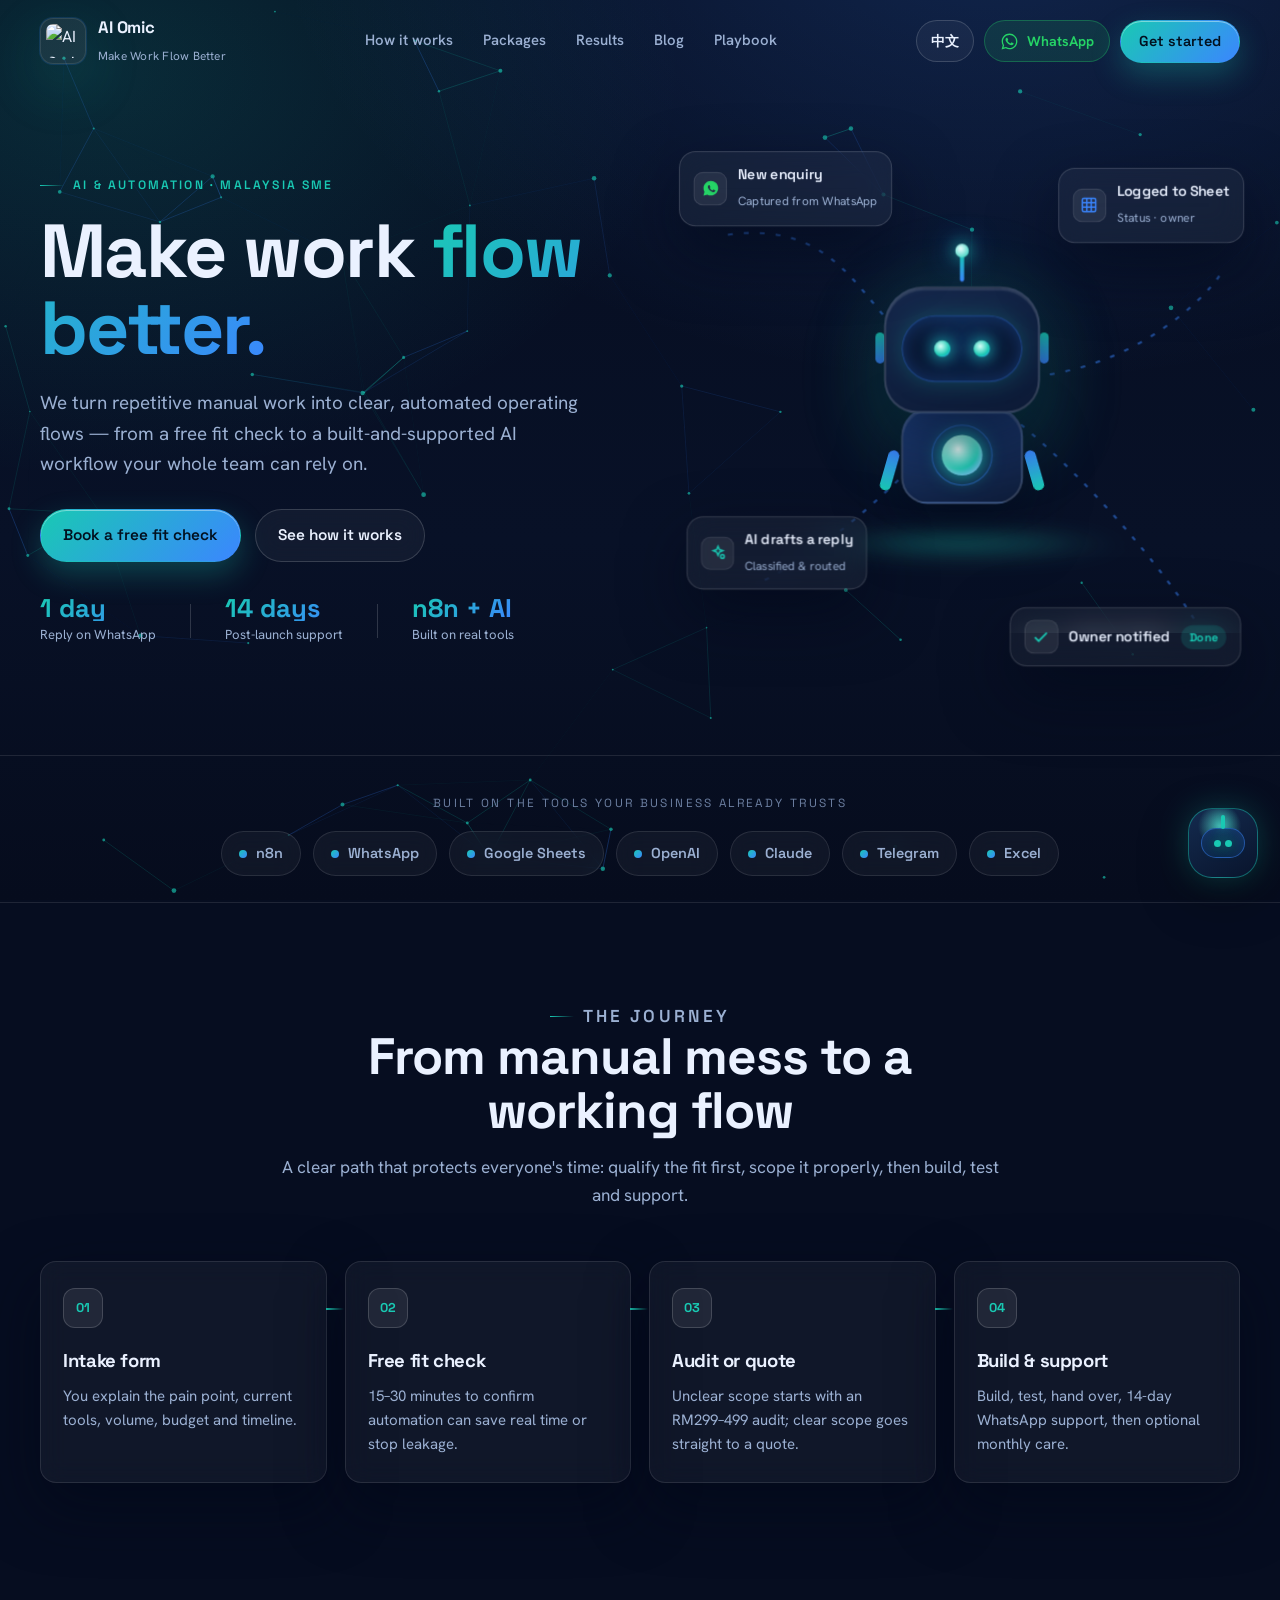
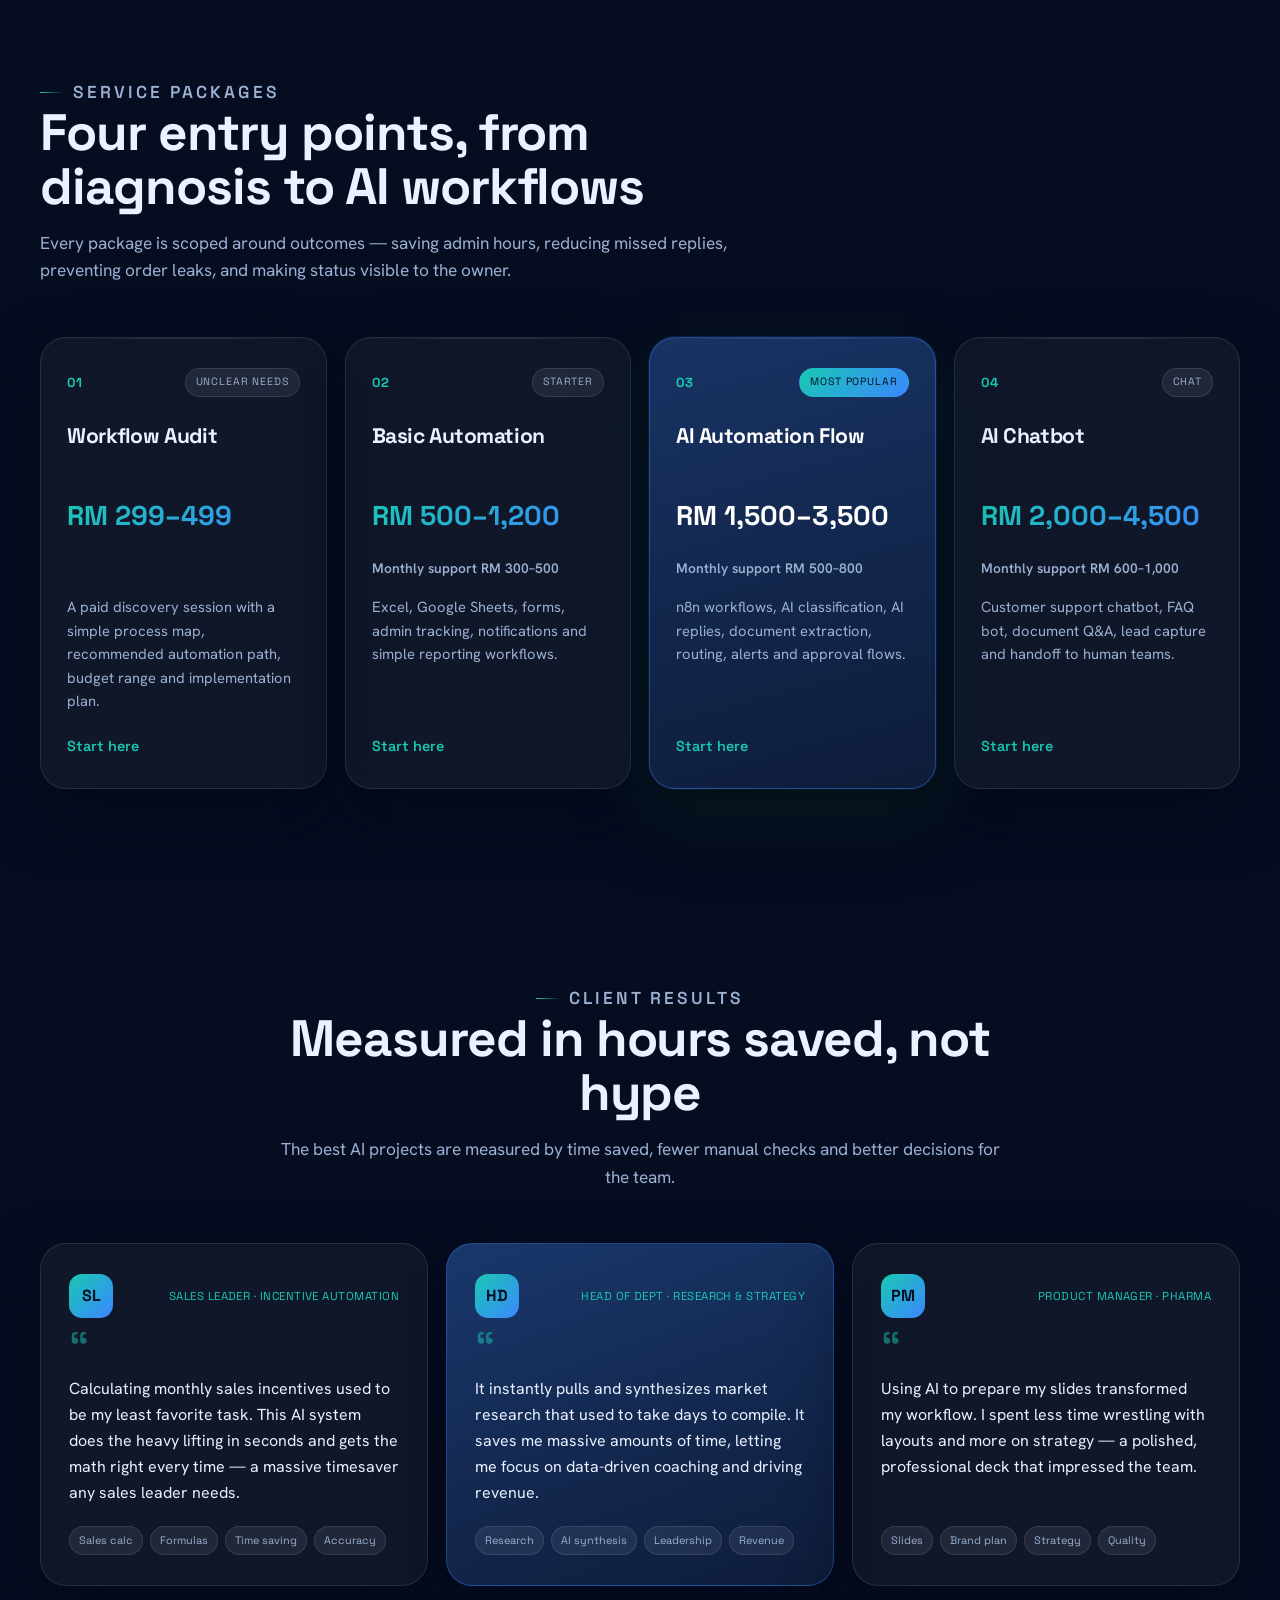
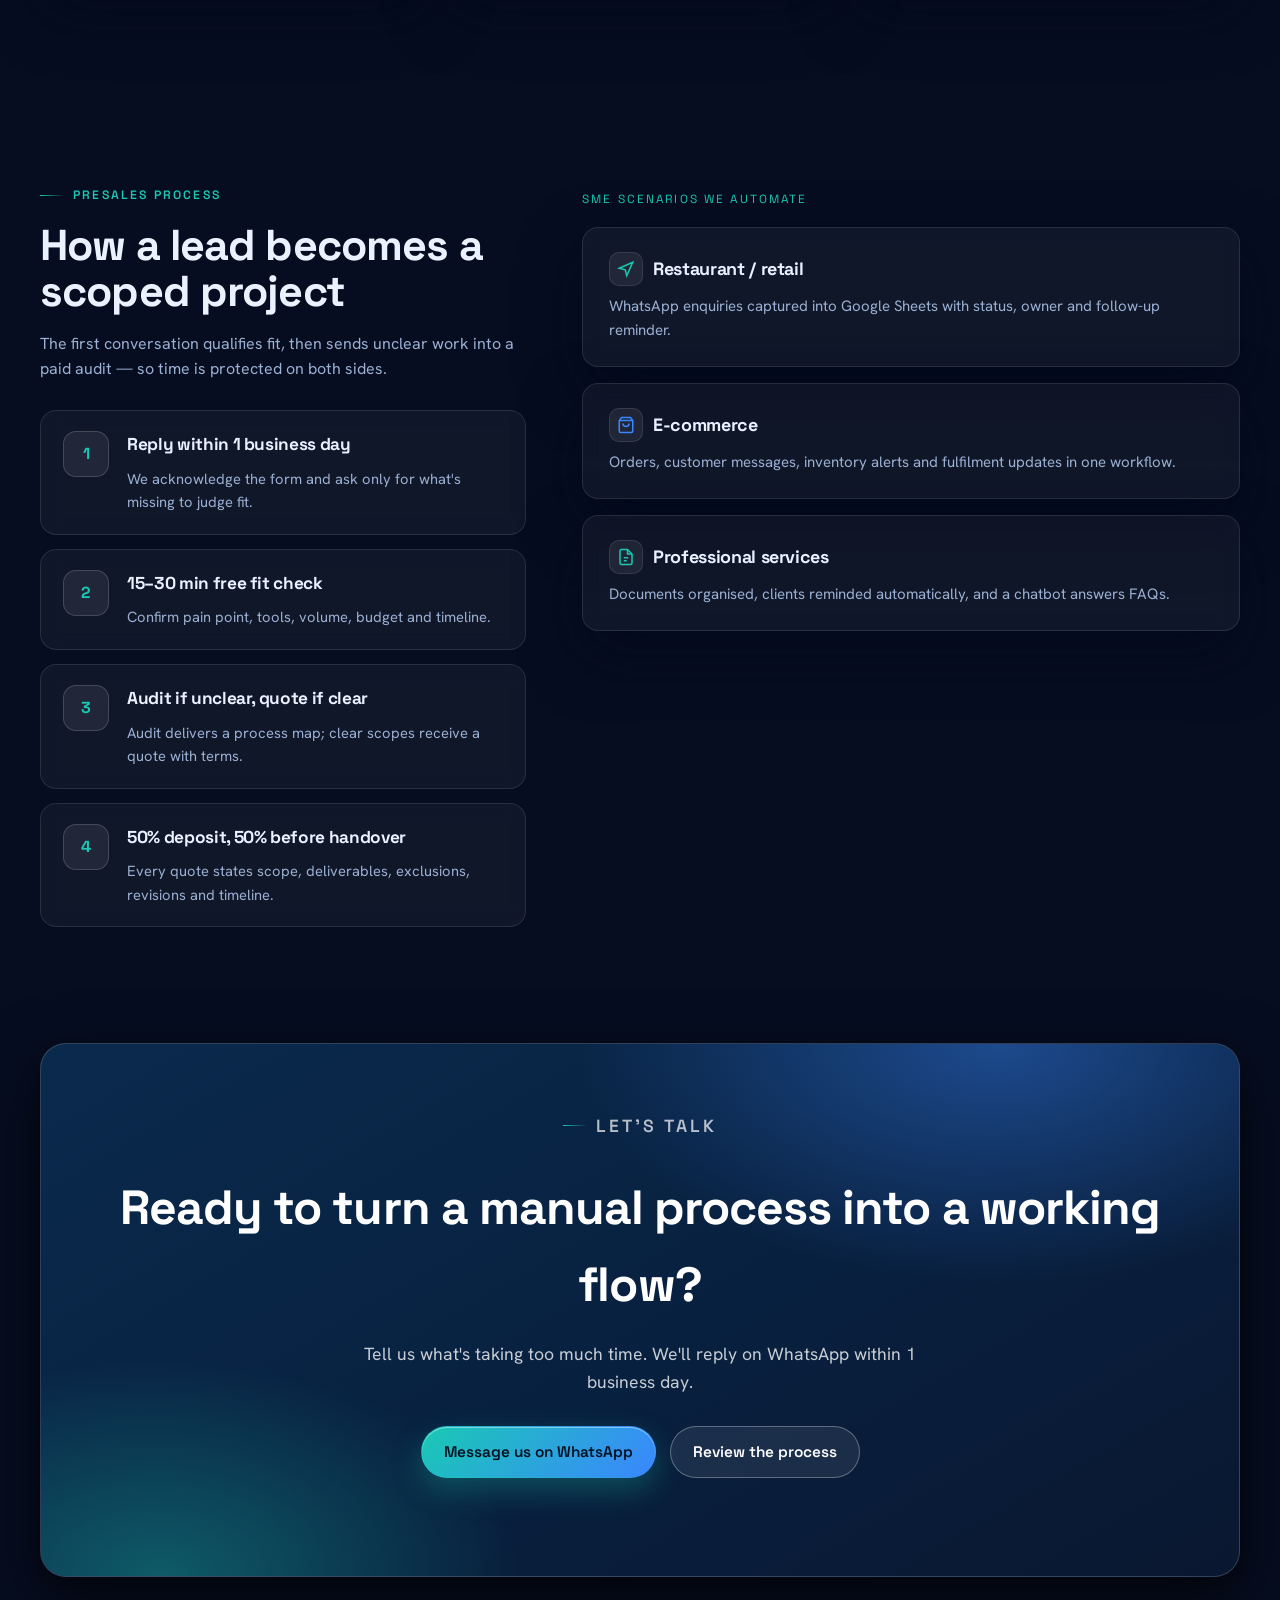
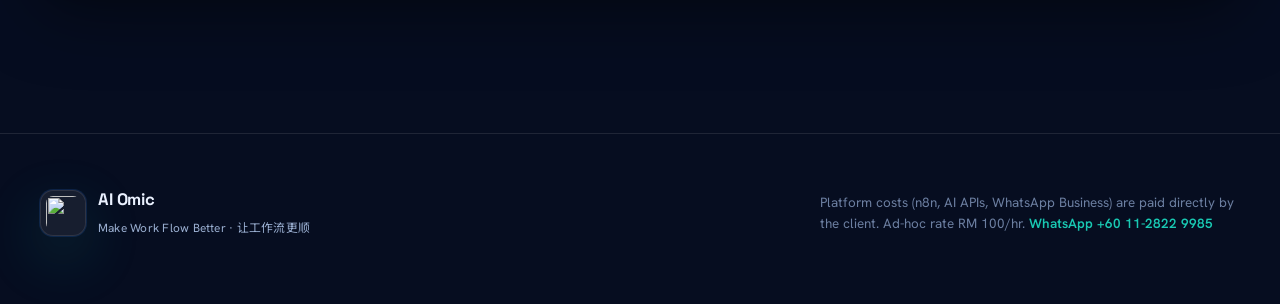
==== commit 79f6589d: "Integrate redesigned website" ====
--- a/index.html
+++ b/index.html
@@ -1,324 +1,335 @@
 <!doctype html>
-<html lang="en">
-  <head>
-    <meta charset="utf-8" />
-    <meta name="viewport" content="width=device-width, initial-scale=1" />
-    <title>AI Omic Pricing | Malaysia SME Automation</title>
-    <meta
-      name="description"
-      content="AI Omic pricing for Malaysia SME workflow automation, workflow audit, AI automation, chatbot setup, presales and aftercare support."
-    />
-    <meta property="og:title" content="AI Omic Pricing | Malaysia SME Automation" />
-    <meta
-      property="og:description"
-      content="Make Work Flow Better. Workflow automation, AI flows, chatbot setup, and aftercare support for Malaysia SMEs."
-    />
-    <meta property="og:image" content="https://my-pricing-list.zeabur.app/assets/brand/ai-omic-logo.png" />
-    <link rel="icon" type="image/png" href="assets/brand/ai-omic-icon.png" />
-    <link rel="apple-touch-icon" href="assets/brand/apple-touch-icon.png" />
-    <link rel="stylesheet" href="assets/styles.css?v=20260524-client-results" />
-  </head>
-  <body>
-    <header class="site-header">
-      <a class="brand" href="index.html" aria-label="AI Omic home">
-        <img class="brand-logo" src="assets/brand/ai-omic-icon.png" alt="" />
-        <span>
+<html lang="en" data-theme="dark" data-motion="balanced">
+<head>
+  <meta charset="utf-8" />
+  <meta name="viewport" content="width=device-width, initial-scale=1" />
+  <title>AI Omic — AI Automation for Malaysia SMEs</title>
+  <meta name="description" content="AI Omic builds automation and AI workflows that turn manual work into clear operating flows for Malaysian SMEs." />
+  <link rel="icon" type="image/png" href="assets/brand/ai-omic-logo.png" />
+  <link rel="preconnect" href="https://fonts.googleapis.com" />
+  <link rel="preconnect" href="https://fonts.gstatic.com" crossorigin />
+  <link href="https://fonts.googleapis.com/css2?family=Space+Grotesk:wght@400;500;600;700&family=Hanken+Grotesk:wght@400;500;600;700&family=Noto+Sans+SC:wght@400;500;700&display=swap" rel="stylesheet" />
+  <link rel="stylesheet" href="styles.css" />
+</head>
+<body>
+  <div class="bg-layer"></div>
+  <canvas id="net-canvas"></canvas>
+
+  <!-- ===================== HEADER ===================== -->
+  <header class="header" id="header">
+    <div class="wrap header-inner">
+      <a class="brand" href="#top" aria-label="AI Omic home">
+        <img class="brand-mark" src="assets/brand/ai-omic-logo.png" alt="AI Omic logo" />
+        <span class="brand-txt">
           <strong>AI Omic</strong>
-          <small>Make Work Flow Better</small>
+          <small data-i18n="brandSlogan">Make Work Flow Better</small>
         </span>
       </a>
-      <nav class="nav" aria-label="Main navigation">
+      <nav class="nav" aria-label="Main">
+        <a href="#flow" data-i18n="navFlow">How it works</a>
         <a href="#packages" data-i18n="navPackages">Packages</a>
-        <a href="#results" data-i18n="navTestimonials">Testimonials</a>
-        <a href="#sales" data-i18n="navSales">Sales Flow</a>
-        <a href="#support" data-i18n="navSupport">Aftercare</a>
+        <a href="#results" data-i18n="navResults">Results</a>
         <a href="blog.html" data-i18n="navBlog">Blog</a>
         <a href="playbook.html" data-i18n="navPlaybook">Playbook</a>
       </nav>
       <div class="header-actions">
-        <button class="lang-toggle" type="button" data-lang-toggle aria-label="Switch language">中文</button>
-        <a class="whatsapp-link" href="https://wa.me/601128229985" target="_blank" rel="noopener noreferrer" aria-label="WhatsApp AI Omic at +60 11-2822 9985">
-          <img class="whatsapp-icon" src="assets/brand/whatsapp.svg" alt="" />
-          <span>WhatsApp</span>
+        <button class="lang-toggle" type="button" id="langToggle" aria-label="Switch language">中文</button>
+        <a class="wa" href="https://wa.me/601128229985" target="_blank" rel="noopener noreferrer">
+          <svg viewBox="0 0 24 24" fill="currentColor" aria-hidden="true"><path d="M12.04 2C6.58 2 2.13 6.45 2.13 11.91c0 1.75.46 3.45 1.32 4.95L2 22l5.25-1.38a9.9 9.9 0 0 0 4.79 1.22h.01c5.46 0 9.91-4.45 9.91-9.91 0-2.65-1.03-5.14-2.9-7.01A9.82 9.82 0 0 0 12.04 2Zm0 18.13c-1.48 0-2.93-.4-4.2-1.15l-.3-.18-3.12.82.83-3.04-.2-.31a8.2 8.2 0 0 1-1.26-4.38c0-4.54 3.7-8.23 8.25-8.23a8.2 8.2 0 0 1 5.83 2.42 8.18 8.18 0 0 1 2.41 5.82c0 4.54-3.7 8.23-8.24 8.23Zm4.52-6.16c-.25-.12-1.47-.72-1.69-.81-.23-.08-.39-.12-.56.13-.16.25-.64.81-.78.97-.14.17-.29.19-.54.06-.25-.12-1.05-.39-1.99-1.23-.74-.66-1.23-1.47-1.38-1.72-.14-.25-.01-.38.11-.51.11-.11.25-.29.37-.43.13-.14.17-.25.25-.41.08-.17.04-.31-.02-.43-.06-.12-.56-1.35-.77-1.85-.2-.48-.41-.42-.56-.42l-.48-.01c-.17 0-.43.06-.66.31-.23.25-.86.85-.86 2.07 0 1.22.89 2.4 1.01 2.56.12.17 1.75 2.67 4.23 3.74.59.26 1.05.41 1.41.52.59.19 1.13.16 1.56.1.48-.07 1.47-.6 1.68-1.18.21-.58.21-1.07.14-1.18-.06-.1-.22-.16-.47-.28Z"/></svg>
+          <span data-i18n="waLabel">WhatsApp</span>
         </a>
-        <a class="button button-small" href="intake-form.html" data-i18n="navCta">Get Started</a>
-      </div>
-    </header>
-
-    <main>
-      <section class="hero">
-        <div class="hero-copy">
-          <p class="hero-meta" data-i18n="heroMeta">Valid from May 2026 · Malaysia · SME-friendly</p>
-          <p class="brand-slogan">
-            <span>Make Work Flow Better.</span>
-            <span>让工作流更顺。</span>
-          </p>
-          <h1 data-i18n="heroTitle">Automation services that turn manual work into clear operating flows.</h1>
-          <p class="hero-lede" data-i18n="heroLede">
-            Start with a free fit check, move into a paid workflow audit when the scope is unclear, then build the
-            automation with defined delivery, sign-off, and monthly support.
-          </p>
-          <div class="hero-actions">
-            <a class="button" href="intake-form.html" data-i18n="heroPrimary">Fill in requirements</a>
-            <a class="button button-secondary" href="#sales" data-i18n="heroSecondary">See the process</a>
-          </div>
-        </div>
-        <div class="hero-panel" aria-label="Service journey">
-          <ol class="journey-list">
-            <li>
-              <span>01</span>
-              <strong data-i18n="journey1Title">Intake form</strong>
-              <p data-i18n="journey1Text">Client explains pain point, current tools, volume, budget, and timeline.</p>
-            </li>
-            <li>
-              <span>02</span>
-              <strong data-i18n="journey2Title">Free fit check</strong>
-              <p data-i18n="journey2Text">15-30 minutes to confirm whether automation can save real time or reduce leakage.</p>
-            </li>
-            <li>
-              <span>03</span>
-              <strong data-i18n="journey3Title">Audit or quote</strong>
-              <p data-i18n="journey3Text">Unclear scope starts with RM299-RM499 audit; clear scope goes straight to quote.</p>
-            </li>
-            <li>
-              <span>04</span>
-              <strong data-i18n="journey4Title">Delivery and support</strong>
-              <p data-i18n="journey4Text">Build, test, hand over, 14-day WhatsApp support, then optional monthly maintenance.</p>
-            </li>
-          </ol>
-        </div>
-      </section>
-
-      <section id="packages" class="section">
-        <div class="section-heading">
-          <p class="section-label" data-i18n="packagesLabel">Service packages</p>
-          <h2 data-i18n="packagesTitle">Four entry points, from diagnosis to AI workflow support.</h2>
-          <p data-i18n="packagesIntro">
-            Every package is scoped around outcomes: saving admin hours, reducing missed replies, preventing order leaks,
-            and making work status visible to the owner.
-          </p>
-        </div>
-        <div class="package-grid">
-          <article class="package-card">
-            <div class="package-topline">
-              <span>01</span>
-              <small data-i18n="auditTag">For unclear needs</small>
-            </div>
-            <h3 data-i18n="auditTitle">Workflow Audit</h3>
-            <p class="price">RM 299-499</p>
-            <p data-i18n="auditDesc">A paid discovery session with a simple process map, recommended automation path, budget range, and implementation plan.</p>
-          </article>
-          <article class="package-card">
-            <div class="package-topline">
-              <span>02</span>
-              <small data-i18n="basicTag">Starter</small>
-            </div>
-            <h3 data-i18n="basicTitle">Basic Automation</h3>
-            <p class="price">RM 500-1,200</p>
-            <p class="support-price" data-i18n="basicSupport">Monthly support RM 300-500</p>
-            <p data-i18n="basicDesc">Excel, Google Sheets, forms, admin tracking, notifications, and simple reporting workflows.</p>
-          </article>
-          <article class="package-card package-card-featured">
-            <div class="package-topline">
-              <span>03</span>
-              <small data-i18n="flowTag">Most popular</small>
-            </div>
-            <h3 data-i18n="flowTitle">AI Automation Flow</h3>
-            <p class="price">RM 1,500-3,500</p>
-            <p class="support-price" data-i18n="flowSupport">Monthly support RM 500-800</p>
-            <p data-i18n="flowDesc">n8n workflows, AI classification, AI replies, document extraction, routing, alerts, and approval flows.</p>
-          </article>
-          <article class="package-card">
-            <div class="package-topline">
-              <span>04</span>
-              <small data-i18n="botTag">WhatsApp / Web / Telegram</small>
-            </div>
-            <h3 data-i18n="botTitle">AI Chatbot</h3>
-            <p class="price">RM 2,000-4,500</p>
-            <p class="support-price" data-i18n="botSupport">Monthly support RM 600-1,000</p>
-            <p data-i18n="botDesc">Customer support chatbot, FAQ bot, document Q&A, lead capture, and handoff to human teams.</p>
-          </article>
-        </div>
-      </section>
-
-      <section id="results" class="section results-section">
-        <div class="section-heading">
-          <p class="section-label" data-i18n="resultsLabel">Client results</p>
-          <h2 data-i18n="resultsTitle">Real workflow wins from AI automation.</h2>
-          <p data-i18n="resultsIntro">
-            The best AI projects are measured by time saved, fewer manual checks, and better decisions for the team.
-          </p>
+        <a class="btn btn-primary btn-sm" href="intake-form.html" data-i18n="navCta">Get started</a>
+      </div>
+    </div>
+  </header>
+
+  <main id="top">
+    <!-- ===================== HERO ===================== -->
+    <section class="wrap hero">
+      <div class="hero-copy">
+        <p class="eyebrow reveal" data-i18n="heroEyebrow">AI &amp; Automation · Malaysia SME</p>
+        <h1 class="h1 reveal d1" data-i18n="heroTitle">Make work <span class="grad">flow better.</span></h1>
+        <p class="hero-lede reveal d2" data-i18n="heroLede">We turn repetitive manual work into clear, automated operating flows — from a free fit check to a built-and-supported AI workflow your whole team can rely on.</p>
+        <div class="hero-actions reveal d3">
+          <a class="btn btn-primary" href="intake-form.html" data-i18n="heroPrimary">Book a free fit check</a>
+          <a class="btn btn-ghost" href="#flow" data-i18n="heroSecondary">See how it works</a>
+        </div>
+        <div class="hero-trust reveal d4">
+          <div class="trust-stat"><strong class="grad" data-i18n="stat1n">1 day</strong><span data-i18n="stat1l">Reply on WhatsApp</span></div>
+          <div class="trust-divider"></div>
+          <div class="trust-stat"><strong class="grad" data-i18n="stat2n">14 days</strong><span data-i18n="stat2l">Post-launch support</span></div>
+          <div class="trust-divider"></div>
+          <div class="trust-stat"><strong class="grad" data-i18n="stat3n">n8n + AI</strong><span data-i18n="stat3l">Built on real tools</span></div>
+        </div>
+      </div>
+
+      <!-- 3D stage -->
+      <div class="stage reveal d2" id="stage" aria-hidden="true">
+        <div class="stage-3d" id="stage3d">
+          <div class="floor-glow"></div>
+
+          <svg class="flow-svg" viewBox="0 0 460 520" preserveAspectRatio="none">
+            <path d="M40 90 C 160 70, 150 220, 250 230" />
+            <path d="M250 230 C 360 240, 430 150, 440 130" />
+            <path d="M70 430 C 150 380, 200 300, 250 250" />
+            <path d="M250 250 C 330 320, 400 430, 420 470" />
+          </svg>
+
+          <!-- floating task cards -->
+          <div class="float-card fc-1">
+            <span class="fc-ico" style="color:#25d366">
+              <svg viewBox="0 0 24 24" fill="currentColor"><path d="M12.04 2C6.58 2 2.13 6.45 2.13 11.91c0 1.75.46 3.45 1.32 4.95L2 22l5.25-1.38a9.9 9.9 0 0 0 4.79 1.22c5.46 0 9.91-4.45 9.91-9.91 0-2.65-1.03-5.14-2.9-7.01A9.82 9.82 0 0 0 12.04 2Zm5.85 14.07c-.21.58-1.2 1.11-1.68 1.18-.43.06-.97.09-1.56-.1-.36-.11-.82-.26-1.41-.52-2.48-1.07-4.11-3.57-4.23-3.74-.12-.16-1.01-1.34-1.01-2.56 0-1.22.63-1.82.86-2.07.23-.25.49-.31.66-.31l.48.01c.15 0 .36-.06.56.42.21.5.71 1.73.77 1.85.06.12.1.26.02.43-.08.16-.12.27-.25.41-.12.14-.26.32-.37.43-.12.13-.25.26-.11.51.15.25.64 1.06 1.38 1.72.94.84 1.74 1.11 1.99 1.23.25.13.4.11.54-.06.14-.16.62-.72.78-.97.17-.25.33-.21.56-.13.22.09 1.44.69 1.69.81.25.12.41.18.47.28.07.11.07.6-.14 1.18Z"/></svg>
+            </span>
+            <span><b data-i18n="fc1t">New enquiry</b><small data-i18n="fc1s">Captured from WhatsApp</small></span>
+          </div>
+
+          <div class="float-card fc-2">
+            <span class="fc-ico" style="color:var(--a2)">
+              <svg viewBox="0 0 24 24" fill="none" stroke="currentColor" stroke-width="2"><rect x="3" y="3" width="18" height="18" rx="2"/><path d="M3 9h18M3 15h18M9 3v18M15 3v18"/></svg>
+            </span>
+            <span><b data-i18n="fc2t">Logged to Sheet</b><small data-i18n="fc2s">Status · owner</small></span>
+          </div>
+
+          <div class="float-card fc-3">
+            <span class="fc-ico" style="color:var(--a1)">
+              <svg viewBox="0 0 24 24" fill="none" stroke="currentColor" stroke-width="2"><path d="M12 3l1.9 4.6L18.5 9l-4.6 1.9L12 15.5l-1.9-4.6L5.5 9l4.6-1.4L12 3Z"/><circle cx="18" cy="17" r="2.5"/></svg>
+            </span>
+            <span><b data-i18n="fc3t">AI drafts a reply</b><small data-i18n="fc3s">Classified &amp; routed</small></span>
+          </div>
+
+          <div class="float-card fc-4">
+            <span class="fc-ico" style="color:var(--a1)">
+              <svg viewBox="0 0 24 24" fill="none" stroke="currentColor" stroke-width="2.4"><path d="M20 6 9 17l-5-5"/></svg>
+            </span>
+            <span><b data-i18n="fc4t">Owner notified</b></span>
+            <span class="pill pill-ok" data-i18n="fc4p">Done</span>
+          </div>
+
+          <!-- Xiao-O mascot -->
+          <div class="bot" id="bot">
+            <div class="bot-halo"></div>
+            <div class="antenna"></div>
+            <div class="ear ear-l"></div>
+            <div class="ear ear-r"></div>
+            <div class="bot-head">
+              <div class="visor">
+                <span class="eye"></span>
+                <span class="eye"></span>
+                <span class="visor-scan"></span>
+              </div>
+            </div>
+            <div class="arm arm-l"></div>
+            <div class="arm arm-r"></div>
+            <div class="bot-body">
+              <div class="bot-core"></div>
+            </div>
+          </div>
+        </div>
+      </div>
+    </section>
+
+    <!-- ===================== TOOLS ===================== -->
+    <section class="tools">
+      <div class="wrap">
+        <p class="tools-head reveal" data-i18n="toolsHead">Built on the tools your business already trusts</p>
+        <div class="tools-row reveal d1">
+          <span class="tool-chip"><span class="dot"></span>n8n</span>
+          <span class="tool-chip"><span class="dot"></span>WhatsApp</span>
+          <span class="tool-chip"><span class="dot"></span>Google Sheets</span>
+          <span class="tool-chip"><span class="dot"></span>OpenAI</span>
+          <span class="tool-chip"><span class="dot"></span>Claude</span>
+          <span class="tool-chip"><span class="dot"></span>Telegram</span>
+          <span class="tool-chip"><span class="dot"></span>Excel</span>
+        </div>
+      </div>
+    </section>
+
+    <!-- ===================== FLOW ===================== -->
+    <section class="section" id="flow">
+      <div class="wrap">
+        <div class="section-head center reveal">
+          <p class="eyebrow" style="justify-content:center" data-i18n="flowEyebrow">The journey</p>
+          <h2 data-i18n="flowTitle">From manual mess to a working flow</h2>
+          <p data-i18n="flowIntro">A clear path that protects everyone's time: qualify the fit first, scope it properly, then build, test and support.</p>
+        </div>
+        <div class="flow-grid">
+          <article class="flow-step reveal d1">
+            <div class="flow-num">01</div>
+            <div class="connector"></div>
+            <h3 data-i18n="flow1t">Intake form</h3>
+            <p data-i18n="flow1d">You explain the pain point, current tools, volume, budget and timeline.</p>
+          </article>
+          <article class="flow-step reveal d2">
+            <div class="flow-num">02</div>
+            <div class="connector"></div>
+            <h3 data-i18n="flow2t">Free fit check</h3>
+            <p data-i18n="flow2d">15–30 minutes to confirm automation can save real time or stop leakage.</p>
+          </article>
+          <article class="flow-step reveal d3">
+            <div class="flow-num">03</div>
+            <div class="connector"></div>
+            <h3 data-i18n="flow3t">Audit or quote</h3>
+            <p data-i18n="flow3d">Unclear scope starts with an RM299–499 audit; clear scope goes straight to a quote.</p>
+          </article>
+          <article class="flow-step reveal d4">
+            <div class="flow-num">04</div>
+            <h3 data-i18n="flow4t">Build &amp; support</h3>
+            <p data-i18n="flow4d">Build, test, hand over, 14-day WhatsApp support, then optional monthly care.</p>
+          </article>
+        </div>
+      </div>
+    </section>
+
+    <!-- ===================== PACKAGES ===================== -->
+    <section class="section" id="packages">
+      <div class="wrap">
+        <div class="section-head reveal">
+          <p class="eyebrow" data-i18n="pkgEyebrow">Service packages</p>
+          <h2 data-i18n="pkgTitle">Four entry points, from diagnosis to AI workflows</h2>
+          <p data-i18n="pkgIntro">Every package is scoped around outcomes — saving admin hours, reducing missed replies, preventing order leaks, and making status visible to the owner.</p>
+        </div>
+        <div class="pkg-grid">
+          <article class="pkg reveal d1">
+            <div class="pkg-glint"></div>
+            <div class="pkg-top"><span class="pkg-num">01</span><span class="pkg-tag" data-i18n="p1tag">Unclear needs</span></div>
+            <h3 data-i18n="p1t">Workflow Audit</h3>
+            <p class="price grad">RM 299–499</p>
+            <p class="support">&nbsp;</p>
+            <p class="desc" data-i18n="p1d">A paid discovery session with a simple process map, recommended automation path, budget range and implementation plan.</p>
+            <a class="pkg-cta" href="intake-form.html" data-i18n="pkgCta">Start here <svg viewBox="0 0 24 24" fill="none" stroke="currentColor" stroke-width="2.4"><path d="M5 12h14M13 6l6 6-6 6"/></svg></a>
+          </article>
+          <article class="pkg reveal d2">
+            <div class="pkg-glint"></div>
+            <div class="pkg-top"><span class="pkg-num">02</span><span class="pkg-tag" data-i18n="p2tag">Starter</span></div>
+            <h3 data-i18n="p2t">Basic Automation</h3>
+            <p class="price grad">RM 500–1,200</p>
+            <p class="support" data-i18n="p2s">Monthly support RM 300–500</p>
+            <p class="desc" data-i18n="p2d">Excel, Google Sheets, forms, admin tracking, notifications and simple reporting workflows.</p>
+            <a class="pkg-cta" href="intake-form.html" data-i18n="pkgCta2">Start here <svg viewBox="0 0 24 24" fill="none" stroke="currentColor" stroke-width="2.4"><path d="M5 12h14M13 6l6 6-6 6"/></svg></a>
+          </article>
+          <article class="pkg pkg-featured reveal d3">
+            <div class="pkg-glint"></div>
+            <div class="pkg-top"><span class="pkg-num">03</span><span class="pkg-tag" data-i18n="p3tag">Most popular</span></div>
+            <h3 data-i18n="p3t">AI Automation Flow</h3>
+            <p class="price">RM 1,500–3,500</p>
+            <p class="support" data-i18n="p3s">Monthly support RM 500–800</p>
+            <p class="desc" data-i18n="p3d">n8n workflows, AI classification, AI replies, document extraction, routing, alerts and approval flows.</p>
+            <a class="pkg-cta" href="intake-form.html" data-i18n="pkgCta3">Start here <svg viewBox="0 0 24 24" fill="none" stroke="currentColor" stroke-width="2.4"><path d="M5 12h14M13 6l6 6-6 6"/></svg></a>
+          </article>
+          <article class="pkg reveal d4">
+            <div class="pkg-glint"></div>
+            <div class="pkg-top"><span class="pkg-num">04</span><span class="pkg-tag" data-i18n="p4tag">Chat</span></div>
+            <h3 data-i18n="p4t">AI Chatbot</h3>
+            <p class="price grad">RM 2,000–4,500</p>
+            <p class="support" data-i18n="p4s">Monthly support RM 600–1,000</p>
+            <p class="desc" data-i18n="p4d">Customer support chatbot, FAQ bot, document Q&amp;A, lead capture and handoff to human teams.</p>
+            <a class="pkg-cta" href="intake-form.html" data-i18n="pkgCta4">Start here <svg viewBox="0 0 24 24" fill="none" stroke="currentColor" stroke-width="2.4"><path d="M5 12h14M13 6l6 6-6 6"/></svg></a>
+          </article>
+        </div>
+      </div>
+    </section>
+
+    <!-- ===================== RESULTS ===================== -->
+    <section class="section" id="results">
+      <div class="wrap">
+        <div class="section-head center reveal">
+          <p class="eyebrow" style="justify-content:center" data-i18n="resEyebrow">Client results</p>
+          <h2 data-i18n="resTitle">Measured in hours saved, not hype</h2>
+          <p data-i18n="resIntro">The best AI projects are measured by time saved, fewer manual checks and better decisions for the team.</p>
         </div>
         <div class="results-grid">
-          <article class="result-card">
-            <div class="result-topline">
-              <span>01</span>
-              <small data-i18n="result1Role">Sales Leader · Incentive Automation</small>
-            </div>
-            <blockquote data-i18n="result1Quote">
-              “Calculating monthly sales incentives used to be my least favorite task—hours spent building formulas and double-checking data. This AI system changed everything. It does the heavy lifting in seconds and gets the math right every time. It's a massive timesaver that any sales leader needs in their toolkit!”
-            </blockquote>
-            <div class="result-tags" aria-label="Result tags">
-              <span data-i18n="result1Tag1">Sales calculation</span>
-              <span data-i18n="result1Tag2">Formula automation</span>
-              <span data-i18n="result1Tag3">Time saving</span>
-              <span data-i18n="result1Tag4">Accuracy</span>
-            </div>
-          </article>
-          <article class="result-card result-card-featured">
-            <div class="result-topline">
-              <span>02</span>
-              <small data-i18n="result2Role">Head of Department · Research & Strategy Support</small>
-            </div>
-            <blockquote data-i18n="result2Quote">
-              “This AI system has completely redefined how I manage my role as a HOD. On the strategic side, it instantly pulls and synthesizes market research that used to take days to compile. It saves me massive amounts of time, allowing me to focus on data-driven coaching and driving revenue.”
-            </blockquote>
-            <div class="result-tags" aria-label="Result tags">
-              <span data-i18n="result2Tag1">Market research</span>
-              <span data-i18n="result2Tag2">AI synthesis</span>
-              <span data-i18n="result2Tag3">Leadership support</span>
-              <span data-i18n="result2Tag4">Revenue focus</span>
-            </div>
-          </article>
-        </div>
-      </section>
-
-      <section id="sales" class="section section-split">
-        <div>
-          <p class="section-label" data-i18n="salesLabel">Presales process</p>
-          <h2 data-i18n="salesTitle">How a lead becomes a scoped project.</h2>
-          <p data-i18n="salesIntro">
-            The first conversation is not a free solution-design session. It qualifies fit, then sends unclear work into
-            a paid audit so time is protected on both sides.
-          </p>
-        </div>
-        <div class="process-steps">
-          <article>
-            <span>1</span>
-            <h3 data-i18n="salesStep1Title">Reply within 1 business day</h3>
-            <p data-i18n="salesStep1Text">Acknowledge the form and ask only for missing items needed to judge fit.</p>
-          </article>
-          <article>
-            <span>2</span>
-            <h3 data-i18n="salesStep2Title">15-30 minute free fit check</h3>
-            <p data-i18n="salesStep2Text">Confirm pain point, tools, volume, budget, and timeline.</p>
-          </article>
-          <article>
-            <span>3</span>
-            <h3 data-i18n="salesStep3Title">Audit if unclear, quote if clear</h3>
-            <p data-i18n="salesStep3Text">Audit delivers a process map and recommendation. Clear scopes receive a quote with payment terms.</p>
-          </article>
-          <article>
-            <span>4</span>
-            <h3 data-i18n="salesStep4Title">50% deposit, 50% before handover</h3>
-            <p data-i18n="salesStep4Text">Every quote states scope, deliverables, exclusions, revisions, timeline, and platform costs.</p>
-          </article>
-        </div>
-      </section>
-
-      <section class="section checklist-section">
-        <div class="section-heading">
-          <p class="section-label" data-i18n="quoteLabel">Quote checklist</p>
-          <h2 data-i18n="quoteTitle">Every proposal must make scope visible.</h2>
-        </div>
-        <div class="checklist-grid">
-          <div class="checklist-card">
-            <h3 data-i18n="includedTitle">Included in price</h3>
-            <ul>
-              <li data-i18n="included1">Flow design and build</li>
-              <li data-i18n="included2">Testing and bug fixing</li>
-              <li data-i18n="included3">AI prompt tuning</li>
-              <li data-i18n="included4">Basic training and handover doc</li>
-              <li data-i18n="included5">1 revision after delivery</li>
-              <li data-i18n="included6">WhatsApp support for 14 days</li>
-            </ul>
-          </div>
-          <div class="checklist-card">
-            <h3 data-i18n="excludedTitle">Not included</h3>
-            <ul>
-              <li data-i18n="excluded1">n8n Cloud or hosting fees</li>
-              <li data-i18n="excluded2">OpenAI / Claude API costs</li>
-              <li data-i18n="excluded3">WhatsApp Business API fee</li>
-              <li data-i18n="excluded4">Google Workspace, domains, and subscriptions</li>
-              <li data-i18n="excluded5">Extra revisions beyond scope</li>
-              <li data-i18n="excluded6">New features after sign-off</li>
-            </ul>
-          </div>
-          <div class="checklist-card">
-            <h3 data-i18n="quoteMustTitle">Must be written in every quote</h3>
-            <ul>
-              <li data-i18n="quoteMust1">Project scope and expected outcome</li>
-              <li data-i18n="quoteMust2">Deliverables and handover items</li>
-              <li data-i18n="quoteMust3">Revision limit and support window</li>
-              <li data-i18n="quoteMust4">Estimated delivery timeline</li>
-              <li data-i18n="quoteMust5">50% deposit + 50% before handover</li>
-              <li data-i18n="quoteMust6">Third-party costs paid directly by client</li>
-            </ul>
-          </div>
-        </div>
-      </section>
-
-      <section id="support" class="section section-split support-band">
-        <div>
-          <p class="section-label" data-i18n="supportLabel">Delivery and aftercare</p>
-          <h2 data-i18n="supportTitle">Support stays useful because the boundaries are clear.</h2>
-          <p data-i18n="supportIntro">
-            The first 14 days are for stabilising the delivered workflow. Monthly support begins after that and focuses on
-            maintenance, monitoring, small adjustments, and light prompt tuning.
-          </p>
-          <a class="button button-secondary" href="playbook.html" data-i18n="supportCta">Open templates</a>
-        </div>
-        <div class="delivery-card">
-          <h3 data-i18n="deliveryTitle">Delivery flow</h3>
-          <ol>
-            <li data-i18n="delivery1">Kickoff</li>
-            <li data-i18n="delivery2">Account and access checklist</li>
-            <li data-i18n="delivery3">Workflow confirmation</li>
-            <li data-i18n="delivery4">Build and internal testing</li>
-            <li data-i18n="delivery5">Client acceptance test</li>
-            <li data-i18n="delivery6">Training and handover doc</li>
-            <li data-i18n="delivery7">Sign-off and support start date</li>
-          </ol>
-        </div>
-      </section>
-
-      <section class="section">
-        <div class="section-heading">
-          <p class="section-label" data-i18n="examplesLabel">SME scenarios</p>
-          <h2 data-i18n="examplesTitle">Use these as sales examples during discovery.</h2>
-        </div>
-        <div class="scenario-grid">
-          <article>
-            <h3 data-i18n="scenario1Title">Restaurant / retail</h3>
-            <p data-i18n="scenario1Text">WhatsApp enquiries are captured into Google Sheets with status, owner, and follow-up reminder.</p>
-          </article>
-          <article>
-            <h3 data-i18n="scenario2Title">E-commerce</h3>
-            <p data-i18n="scenario2Text">Orders, customer service messages, inventory alerts, and fulfilment updates move through one workflow.</p>
-          </article>
-          <article>
-            <h3 data-i18n="scenario3Title">Professional services</h3>
-            <p data-i18n="scenario3Text">Documents are organised, clients receive follow-up reminders, and a chatbot answers common questions.</p>
-          </article>
-        </div>
-      </section>
-
-      <section class="cta-section">
-        <h2 data-i18n="finalTitle">Ready to turn a manual process into a working flow?</h2>
-        <p data-i18n="finalText">Tell us what is taking too much time. We will reply via WhatsApp within 1 business day.</p>
-        <a class="button" href="intake-form.html" data-i18n="finalCta">Start with the intake form</a>
-      </section>
-    </main>
-
-    <footer class="footer">
-      <a class="whatsapp-link footer-whatsapp" href="https://wa.me/601128229985" target="_blank" rel="noopener noreferrer" aria-label="WhatsApp AI Omic at +60 11-2822 9985">
-        <img class="whatsapp-icon" src="assets/brand/whatsapp.svg" alt="" />
-        <span>WhatsApp</span>
+          <article class="result reveal d1">
+            <div class="result-top">
+              <span class="result-av">SL</span>
+              <span class="result-role" data-i18n="r1role">Sales Leader · Incentive Automation</span>
+            </div>
+            <div class="quote-mark">&ldquo;</div>
+            <blockquote data-i18n="r1q">Calculating monthly sales incentives used to be my least favorite task. This AI system does the heavy lifting in seconds and gets the math right every time — a massive timesaver any sales leader needs.</blockquote>
+            <div class="result-tags"><span>Sales calc</span><span>Formulas</span><span>Time saving</span><span>Accuracy</span></div>
+          </article>
+          <article class="result result-featured reveal d2">
+            <div class="result-top">
+              <span class="result-av">HD</span>
+              <span class="result-role" data-i18n="r2role">Head of Dept · Research &amp; Strategy</span>
+            </div>
+            <div class="quote-mark">&ldquo;</div>
+            <blockquote data-i18n="r2q">It instantly pulls and synthesizes market research that used to take days to compile. It saves me massive amounts of time, letting me focus on data-driven coaching and driving revenue.</blockquote>
+            <div class="result-tags"><span>Research</span><span>AI synthesis</span><span>Leadership</span><span>Revenue</span></div>
+          </article>
+          <article class="result reveal d3">
+            <div class="result-top">
+              <span class="result-av">PM</span>
+              <span class="result-role" data-i18n="r3role">Product Manager · Pharma</span>
+            </div>
+            <div class="quote-mark">&ldquo;</div>
+            <blockquote data-i18n="r3q">Using AI to prepare my slides transformed my workflow. I spent less time wrestling with layouts and more on strategy — a polished, professional deck that impressed the team.</blockquote>
+            <div class="result-tags"><span>Slides</span><span>Brand plan</span><span>Strategy</span><span>Quality</span></div>
+          </article>
+        </div>
+      </div>
+    </section>
+
+    <!-- ===================== PROCESS + SCENARIOS ===================== -->
+    <section class="section" id="process">
+      <div class="wrap split">
+        <div class="reveal">
+          <p class="eyebrow" data-i18n="procEyebrow">Presales process</p>
+          <h2 style="font-size:clamp(1.8rem,3.4vw,2.7rem);line-height:1.06;margin-bottom:16px" data-i18n="procTitle">How a lead becomes a scoped project</h2>
+          <p style="color:var(--muted);margin:0 0 28px" data-i18n="procIntro">The first conversation qualifies fit, then sends unclear work into a paid audit — so time is protected on both sides.</p>
+          <div class="steps">
+            <div class="step"><div class="step-num">1</div><h3 data-i18n="ps1t">Reply within 1 business day</h3><p data-i18n="ps1d">We acknowledge the form and ask only for what's missing to judge fit.</p></div>
+            <div class="step"><div class="step-num">2</div><h3 data-i18n="ps2t">15–30 min free fit check</h3><p data-i18n="ps2d">Confirm pain point, tools, volume, budget and timeline.</p></div>
+            <div class="step"><div class="step-num">3</div><h3 data-i18n="ps3t">Audit if unclear, quote if clear</h3><p data-i18n="ps3d">Audit delivers a process map; clear scopes receive a quote with terms.</p></div>
+            <div class="step"><div class="step-num">4</div><h3 data-i18n="ps4t">50% deposit, 50% before handover</h3><p data-i18n="ps4d">Every quote states scope, deliverables, exclusions, revisions and timeline.</p></div>
+          </div>
+        </div>
+        <div class="scenarios reveal d2">
+          <p class="section-sub" data-i18n="scenSub">SME scenarios we automate</p>
+          <div class="scen-grid">
+            <article class="scen">
+              <h3><span class="ic"><svg viewBox="0 0 24 24" fill="none" stroke="var(--a1)" stroke-width="2"><path d="M3 11l18-8-8 18-2-8-8-2Z"/></svg></span><span data-i18n="sc1t">Restaurant / retail</span></h3>
+              <p data-i18n="sc1d">WhatsApp enquiries captured into Google Sheets with status, owner and follow-up reminder.</p>
+            </article>
+            <article class="scen">
+              <h3><span class="ic"><svg viewBox="0 0 24 24" fill="none" stroke="var(--a2)" stroke-width="2"><path d="M6 2 3 6v14a2 2 0 0 0 2 2h14a2 2 0 0 0 2-2V6l-3-4Z"/><path d="M3 6h18M16 10a4 4 0 0 1-8 0"/></svg></span><span data-i18n="sc2t">E-commerce</span></h3>
+              <p data-i18n="sc2d">Orders, customer messages, inventory alerts and fulfilment updates in one workflow.</p>
+            </article>
+            <article class="scen">
+              <h3><span class="ic"><svg viewBox="0 0 24 24" fill="none" stroke="var(--a1)" stroke-width="2"><path d="M14 2H6a2 2 0 0 0-2 2v16a2 2 0 0 0 2 2h12a2 2 0 0 0 2-2V8Z"/><path d="M14 2v6h6M9 13h6M9 17h4"/></svg></span><span data-i18n="sc3t">Professional services</span></h3>
+              <p data-i18n="sc3d">Documents organised, clients reminded automatically, and a chatbot answers FAQs.</p>
+            </article>
+          </div>
+        </div>
+      </div>
+    </section>
+
+    <!-- ===================== CTA ===================== -->
+    <section class="section" id="contact" style="padding-top:20px">
+      <div class="wrap">
+        <div class="cta reveal">
+          <p class="eyebrow" style="justify-content:center;color:rgba(255,255,255,.7)" data-i18n="ctaEyebrow">Let's talk</p>
+          <h2 data-i18n="ctaTitle">Ready to turn a manual process into a working flow?</h2>
+          <p data-i18n="ctaText">Tell us what's taking too much time. We'll reply on WhatsApp within 1 business day.</p>
+          <div class="hero-actions" style="justify-content:center">
+            <a class="btn btn-primary" href="https://wa.me/601128229985" target="_blank" rel="noopener noreferrer" data-i18n="ctaPrimary">Message us on WhatsApp</a>
+            <a class="btn btn-ghost" href="#flow" data-i18n="ctaSecondary">Review the process</a>
+          </div>
+        </div>
+      </div>
+    </section>
+  </main>
+
+  <!-- ===================== FOOTER ===================== -->
+  <footer class="footer">
+    <div class="wrap footer-inner">
+      <a class="brand" href="#top">
+        <img class="brand-mark" src="assets/brand/ai-omic-logo.png" alt="" />
+        <span class="brand-txt"><strong>AI Omic</strong><small data-i18n="brandSlogan2">Make Work Flow Better · 让工作流更顺</small></span>
       </a>
-      <p data-i18n="footerText">Platform costs are paid directly by the client. Account management add-on: RM100/hr or fixed monthly fee by arrangement.</p>
-      <p>Ad-hoc rate: RM 100/hr</p>
-    </footer>
-
-    <script src="assets/app.js?v=20260524-client-results"></script>
-  </body>
+      <p class="footer-meta" data-i18n="footerMeta">Platform costs (n8n, AI APIs, WhatsApp Business) are paid directly by the client. Ad-hoc rate RM 100/hr. <a href="https://wa.me/601128229985" target="_blank" rel="noopener">WhatsApp +60 11-2822 9985</a></p>
+    </div>
+  </footer>
+
+  <script src="app.js"></script>
+</body>
 </html>
--- a/styles.css
+++ b/styles.css
@@ -0,0 +1,901 @@
+/* ===========================================================
+   AI Omic — 3D Automation Website
+   Display: Space Grotesk · Body: Hanken Grotesk · CJK: Noto Sans SC
+   =========================================================== */
+
+:root {
+  --max: 1200px;
+  --radius: 16px;
+  --radius-sm: 11px;
+  --radius-lg: 26px;
+  --ease: cubic-bezier(.22, 1, .36, 1);
+  --font-display: "Space Grotesk", ui-sans-serif, system-ui, sans-serif;
+  --font-body: "Hanken Grotesk", "Noto Sans SC", ui-sans-serif, system-ui, sans-serif;
+  --font-mono: "Space Grotesk", ui-monospace, "SFMono-Regular", monospace;
+
+  /* accent pair — overridable by Tweaks */
+  --a1: #19c9b3;          /* teal  */
+  --a2: #3b86ff;          /* blue  */
+  --accent: linear-gradient(135deg, var(--a1), var(--a2));
+}
+
+/* ---------- DARK (default) ---------- */
+html[data-theme="dark"] {
+  color-scheme: dark;
+  --bg-0: #060d20;
+  --bg-1: #0a1730;
+  --bg-grad: radial-gradient(1200px 760px at 78% -8%, rgba(59,134,255,.20), transparent 60%),
+             radial-gradient(1000px 700px at 8% 8%, rgba(25,201,179,.16), transparent 58%),
+             linear-gradient(180deg, #060d20, #081127 60%, #060c1d);
+  --ink: #eaf1ff;
+  --muted: #9bb0d2;
+  --faint: #6c7fa1;
+  --surface: rgba(255,255,255,.045);
+  --surface-2: rgba(255,255,255,.07);
+  --surface-solid: #0e1c39;
+  --border: rgba(255,255,255,.10);
+  --border-2: rgba(255,255,255,.16);
+  --glass-hi: rgba(255,255,255,.10);
+  --shadow: 0 30px 70px rgba(0,0,0,.5), 0 8px 24px rgba(0,0,0,.35);
+  --shadow-card: 0 24px 60px rgba(2,8,23,.55);
+  --glow: 0 0 0 1px rgba(59,134,255,.16), 0 20px 60px rgba(25,201,179,.18);
+}
+
+/* ---------- LIGHT ---------- */
+html[data-theme="light"] {
+  color-scheme: light;
+  --bg-0: #eef5fb;
+  --bg-1: #ffffff;
+  --bg-grad: radial-gradient(1100px 720px at 80% -10%, rgba(42,117,232,.12), transparent 60%),
+             radial-gradient(900px 640px at 4% 4%, rgba(8,127,115,.12), transparent 58%),
+             linear-gradient(180deg, #eef5fb, #f5fafe 60%, #eaf3fb);
+  --ink: #0a1430;
+  --muted: #51637f;
+  --faint: #8595ad;
+  --surface: rgba(255,255,255,.78);
+  --surface-2: #ffffff;
+  --surface-solid: #ffffff;
+  --border: rgba(11,30,70,.10);
+  --border-2: rgba(11,30,70,.16);
+  --glass-hi: rgba(255,255,255,.9);
+  --shadow: 0 30px 70px rgba(13,52,96,.16), 0 8px 24px rgba(13,52,96,.08);
+  --shadow-card: 0 24px 56px rgba(13,52,96,.14);
+  --glow: 0 0 0 1px rgba(42,117,232,.14), 0 20px 56px rgba(8,127,115,.16);
+}
+html[data-theme="light"] { --a1: #0bb39c; }
+
+* { box-sizing: border-box; }
+html { scroll-behavior: smooth; }
+
+body {
+  margin: 0;
+  font-family: var(--font-body);
+  background: var(--bg-0);
+  color: var(--ink);
+  line-height: 1.6;
+  -webkit-font-smoothing: antialiased;
+  overflow-x: hidden;
+}
+
+/* fixed background layer with aurora + canvas network */
+.bg-layer {
+  position: fixed;
+  inset: 0;
+  z-index: -2;
+  background: var(--bg-grad);
+}
+#net-canvas {
+  position: fixed;
+  inset: 0;
+  z-index: -1;
+  width: 100%;
+  height: 100%;
+  opacity: .9;
+  pointer-events: none;
+}
+html[data-theme="light"] #net-canvas { opacity: .55; }
+
+a { color: inherit; text-decoration: none; }
+button, input, textarea, select { font: inherit; color: inherit; }
+:focus-visible { outline: 2px solid var(--a2); outline-offset: 3px; border-radius: 6px; }
+
+.wrap { width: min(calc(100% - 48px), var(--max)); margin-inline: auto; }
+
+h1, h2, h3 { font-family: var(--font-display); font-weight: 700; letter-spacing: -.02em; margin: 0; }
+.lang-zh h1, .lang-zh h2, .lang-zh h3 { letter-spacing: 0; }
+
+/* gradient ink for emphasis */
+.grad {
+  background: var(--accent);
+  -webkit-background-clip: text;
+  background-clip: text;
+  color: transparent;
+}
+
+.eyebrow {
+  font-family: var(--font-mono);
+  font-size: .76rem;
+  font-weight: 600;
+  letter-spacing: .18em;
+  text-transform: uppercase;
+  color: var(--a1);
+  display: inline-flex;
+  align-items: center;
+  gap: 9px;
+  margin: 0 0 18px;
+}
+.eyebrow::before {
+  content: "";
+  width: 24px; height: 1px;
+  background: linear-gradient(90deg, var(--a1), transparent);
+}
+
+/* ============ buttons ============ */
+.btn {
+  --pad: 13px 22px;
+  display: inline-flex; align-items: center; justify-content: center; gap: 9px;
+  padding: var(--pad);
+  min-height: 48px;
+  border-radius: 999px;
+  border: 1px solid transparent;
+  font-family: var(--font-display);
+  font-weight: 600;
+  font-size: .96rem;
+  cursor: pointer;
+  transition: transform .3s var(--ease), box-shadow .3s var(--ease), background .3s, border-color .3s;
+  white-space: nowrap;
+}
+.btn-primary {
+  background: var(--accent);
+  color: #02101f;
+  box-shadow: 0 12px 30px rgba(25,201,179,.28), inset 0 1px 0 rgba(255,255,255,.4);
+}
+.btn-primary:hover { transform: translateY(-3px); box-shadow: 0 18px 44px rgba(59,134,255,.4), inset 0 1px 0 rgba(255,255,255,.5); }
+.btn-ghost {
+  background: var(--surface);
+  border-color: var(--border-2);
+  color: var(--ink);
+  backdrop-filter: blur(12px);
+}
+.btn-ghost:hover { transform: translateY(-3px); border-color: var(--a1); background: var(--surface-2); }
+.btn-sm { min-height: 42px; padding: 9px 18px; font-size: .9rem; }
+
+.wa {
+  display: inline-flex; align-items: center; gap: 8px;
+  padding: 9px 15px; min-height: 42px;
+  border-radius: 999px;
+  background: rgba(37,211,102,.12);
+  border: 1px solid rgba(37,211,102,.32);
+  color: #25d366;
+  font-weight: 650; font-size: .88rem;
+  transition: transform .3s var(--ease), background .3s;
+}
+html[data-theme="light"] .wa { color: #0b8a43; }
+.wa:hover { transform: translateY(-2px); background: rgba(37,211,102,.2); }
+.wa svg { width: 19px; height: 19px; }
+
+/* ============ header ============ */
+.header {
+  position: sticky; top: 0; z-index: 60;
+  transition: background .3s, border-color .3s, box-shadow .3s;
+  border-bottom: 1px solid transparent;
+}
+.header.scrolled {
+  background: color-mix(in srgb, var(--bg-0) 72%, transparent);
+  backdrop-filter: blur(18px) saturate(160%);
+  border-bottom-color: var(--border);
+  box-shadow: 0 10px 40px rgba(0,0,0,.18);
+}
+.header-inner {
+  display: flex; align-items: center; justify-content: space-between; gap: 20px;
+  padding: 15px 0;
+}
+.brand { display: flex; align-items: center; gap: 12px; }
+.brand-mark {
+  width: 46px; height: 46px; border-radius: 13px;
+  background: var(--surface-2);
+  border: 1px solid var(--border);
+  padding: 5px; object-fit: contain;
+  box-shadow: var(--glow);
+}
+.brand-txt strong { font-family: var(--font-display); font-size: 1.04rem; display: block; letter-spacing: -.01em; white-space: nowrap; }
+.brand-txt small { color: var(--muted); font-size: .74rem; letter-spacing: .02em; white-space: nowrap; }
+
+.nav { display: flex; align-items: center; gap: 30px; }
+.nav a { color: var(--muted); font-size: .93rem; font-weight: 550; position: relative; transition: color .25s; }
+.nav a::after {
+  content: ""; position: absolute; left: 0; bottom: -6px; height: 2px; width: 0;
+  background: var(--accent); border-radius: 2px; transition: width .3s var(--ease);
+}
+.nav a:hover { color: var(--ink); }
+.nav a:hover::after { width: 100%; }
+
+.header-actions { display: flex; align-items: center; gap: 10px; }
+.lang-toggle {
+  min-height: 42px; padding: 8px 14px; border-radius: 999px;
+  background: var(--surface); border: 1px solid var(--border-2);
+  font-family: var(--font-display); font-weight: 600; font-size: .86rem; cursor: pointer;
+  transition: transform .25s, border-color .25s;
+}
+.lang-toggle:hover { transform: translateY(-2px); border-color: var(--a1); }
+
+/* ============ hero ============ */
+.hero {
+  position: relative;
+  display: grid;
+  grid-template-columns: 1.04fr .96fr;
+  gap: 40px;
+  align-items: center;
+  padding: 64px 0 88px;
+}
+.hero-copy { max-width: 620px; }
+.h1 {
+  font-size: clamp(2.7rem, 6vw, 4.7rem);
+  line-height: 1.02;
+  margin: 0 0 22px;
+}
+.hero-lede {
+  color: var(--muted);
+  font-size: clamp(1.04rem, 1.5vw, 1.18rem);
+  max-width: 540px;
+  margin: 0 0 30px;
+}
+.hero-actions { display: flex; flex-wrap: wrap; gap: 14px; margin-bottom: 34px; }
+
+.hero-trust { display: flex; flex-wrap: wrap; gap: 22px 34px; align-items: center; }
+.trust-stat strong {
+  font-family: var(--font-display); font-size: 1.6rem; font-weight: 700;
+  display: block; line-height: 1;
+}
+.trust-stat span { color: var(--muted); font-size: .82rem; }
+.trust-divider { width: 1px; height: 34px; background: var(--border-2); }
+
+/* ---- 3D stage ---- */
+.stage {
+  position: relative;
+  height: 520px;
+  perspective: 1300px;
+  perspective-origin: 50% 45%;
+}
+.stage-3d {
+  position: absolute; inset: 0;
+  transform-style: preserve-3d;
+  transition: transform .25s ease-out;
+  display: grid; place-items: center;
+}
+.floor-glow {
+  position: absolute; left: 50%; bottom: 64px;
+  width: 320px; height: 90px;
+  translate: -50% 0;
+  background: radial-gradient(ellipse at center, color-mix(in srgb, var(--a1) 55%, transparent), transparent 70%);
+  filter: blur(22px);
+  transform: translateZ(-120px) rotateX(72deg);
+  opacity: .8;
+}
+
+/* floating glass task cards */
+.float-card {
+  position: absolute;
+  background: var(--surface);
+  border: 1px solid var(--border-2);
+  border-radius: var(--radius);
+  padding: 11px 13px;
+  backdrop-filter: blur(14px);
+  box-shadow: var(--shadow-card);
+  display: flex; align-items: center; gap: 10px;
+  white-space: nowrap;
+  animation: floaty var(--dur, 7s) var(--ease) infinite;
+}
+.float-card .fc-ico {
+  width: 32px; height: 32px; border-radius: 9px; flex: 0 0 auto;
+  display: grid; place-items: center;
+  background: var(--surface-2); border: 1px solid var(--border);
+}
+.float-card .fc-ico svg { width: 17px; height: 17px; }
+.float-card b { font-family: var(--font-display); font-size: .85rem; font-weight: 600; display: block; }
+.float-card small { color: var(--muted); font-size: .72rem; }
+.float-card .pill { font-size: .68rem; font-weight: 700; padding: 3px 8px; border-radius: 999px; font-family: var(--font-mono); }
+.pill-ok { background: rgba(25,201,179,.16); color: var(--a1); }
+
+.fc-1 { top: 14px; left: 8px; transform: translateZ(56px); --dur: 6.5s; }
+.fc-2 { top: 30px; right: 8px; transform: translateZ(56px); --dur: 7.8s; animation-delay: -2s; }
+.fc-3 { bottom: 84px; left: 12px; transform: translateZ(40px); --dur: 8.4s; animation-delay: -4s; }
+.fc-4 { bottom: 16px; right: 14px; transform: translateZ(70px); --dur: 7s; animation-delay: -1s; }
+
+@keyframes floaty {
+  0%, 100% { translate: 0 0; }
+  50% { translate: 0 -16px; }
+}
+
+/* connecting dotted flow line behind cards */
+.flow-svg { position: absolute; inset: 0; width: 100%; height: 100%; overflow: visible; transform: translateZ(20px); pointer-events: none; }
+.flow-svg path { fill: none; stroke: var(--a2); stroke-width: 2; stroke-dasharray: 4 9; opacity: .5;
+  animation: dash 1.4s linear infinite; }
+@keyframes dash { to { stroke-dashoffset: -26; } }
+
+/* ===== Xiao-O 3D mascot ===== */
+.bot {
+  position: relative;
+  width: 200px; height: 250px;
+  transform-style: preserve-3d;
+  transform: translateZ(0);
+  animation: botFloat 5.5s var(--ease) infinite;
+}
+@keyframes botFloat { 0%,100% { translate: 0 0; } 50% { translate: 0 -14px; } }
+
+.bot-halo {
+  position: absolute; inset: -30px -20px;
+  background: radial-gradient(circle at 50% 40%, color-mix(in srgb, var(--a1) 40%, transparent), transparent 62%);
+  filter: blur(26px); transform: translateZ(-40px);
+}
+.bot-head {
+  position: absolute; top: 8px; left: 50%; translate: -50% 0;
+  width: 150px; height: 122px;
+  border-radius: 38px 38px 32px 32px;
+  background:
+    linear-gradient(160deg, color-mix(in srgb, var(--surface-2) 70%, #fff 8%), var(--surface));
+  border: 2px solid var(--border-2);
+  box-shadow: var(--shadow-card), inset 0 2px 0 var(--glass-hi);
+  backdrop-filter: blur(8px);
+  transform: translateZ(50px);
+  overflow: hidden;
+}
+html[data-theme="dark"] .bot-head { background: linear-gradient(160deg, #16294d, #0c1a36); }
+html[data-theme="light"] .bot-head { background: linear-gradient(160deg, #ffffff, #eef5fc); }
+
+.visor {
+  position: absolute; top: 26px; left: 50%; translate: -50% 0;
+  width: 116px; height: 64px; border-radius: 34px;
+  background: radial-gradient(circle at 50% 30%, #0b1f3e, #050d1f 75%);
+  border: 1.5px solid color-mix(in srgb, var(--a2) 50%, transparent);
+  box-shadow: inset 0 0 24px rgba(59,134,255,.4), 0 0 22px rgba(25,201,179,.25);
+  display: flex; align-items: center; justify-content: center; gap: 22px;
+  overflow: hidden;
+}
+.eye {
+  width: 16px; height: 16px; border-radius: 50%;
+  background: radial-gradient(circle at 40% 35%, #d8fff8, var(--a1) 60%, var(--a2));
+  box-shadow: 0 0 14px var(--a1), 0 0 26px var(--a2);
+  animation: blink 4.6s infinite;
+}
+@keyframes blink { 0%,46%,52%,100% { transform: scaleY(1); } 49% { transform: scaleY(.12); } }
+.visor-scan {
+  position: absolute; top: 0; left: -60%; width: 50%; height: 100%;
+  background: linear-gradient(90deg, transparent, rgba(120,220,255,.35), transparent);
+  transform: skewX(-18deg); animation: scan 3.4s var(--ease) infinite;
+}
+@keyframes scan { 0% { left: -60%; } 60%,100% { left: 130%; } }
+
+.antenna {
+  position: absolute; top: -22px; left: 50%; translate: -50% 0;
+  width: 4px; height: 26px; border-radius: 4px;
+  background: linear-gradient(var(--a1), var(--a2));
+  transform: translateZ(58px);
+}
+.antenna::after {
+  content: ""; position: absolute; top: -10px; left: 50%; translate: -50% 0;
+  width: 13px; height: 13px; border-radius: 50%;
+  background: radial-gradient(circle at 40% 35%, #eaffff, var(--a1));
+  box-shadow: 0 0 16px var(--a1), 0 0 30px var(--a2);
+  animation: pulse 1.8s ease-in-out infinite;
+}
+@keyframes pulse { 0%,100% { transform: translateX(-50%) scale(.86); opacity: .8; } 50% { transform: translateX(-50%) scale(1.22); opacity: 1; } }
+
+.ear { position: absolute; top: 52px; width: 9px; height: 30px; border-radius: 6px;
+  background: linear-gradient(var(--a1), var(--a2)); transform: translateZ(40px); opacity: .9; }
+.ear-l { left: 16px; } .ear-r { right: 16px; }
+
+.bot-body {
+  position: absolute; bottom: 30px; left: 50%; translate: -50% 0;
+  width: 120px; height: 96px; border-radius: 30px 30px 26px 26px;
+  background: linear-gradient(165deg, color-mix(in srgb, var(--a2) 36%, var(--surface-solid)), var(--surface-solid));
+  border: 2px solid var(--border-2);
+  box-shadow: var(--shadow-card), inset 0 2px 0 var(--glass-hi);
+  transform: translateZ(20px);
+}
+.bot-core {
+  position: absolute; top: 26px; left: 50%; translate: -50% 0;
+  width: 40px; height: 40px; border-radius: 50%;
+  background: radial-gradient(circle at 40% 35%, #eafffb, var(--a1) 55%, var(--a2));
+  box-shadow: 0 0 20px var(--a1), inset 0 0 10px rgba(255,255,255,.6);
+  animation: pulse 2.4s ease-in-out infinite;
+}
+.bot-core::after {
+  content: ""; position: absolute; inset: -10px; border-radius: 50%;
+  border: 1.5px solid color-mix(in srgb, var(--a2) 50%, transparent);
+}
+.arm { position: absolute; bottom: 44px; width: 11px; height: 40px; border-radius: 8px;
+  background: linear-gradient(var(--a2), var(--a1)); transform: translateZ(34px); }
+.arm-l { left: 24px; rotate: 16deg; } .arm-r { right: 24px; rotate: -16deg; }
+
+/* ============ marquee / tools ============ */
+.tools {
+  border-block: 1px solid var(--border);
+  padding: 26px 0;
+  position: relative;
+}
+.tools-head { text-align: center; color: var(--faint); font-family: var(--font-mono);
+  font-size: .74rem; letter-spacing: .2em; text-transform: uppercase; margin-bottom: 18px; }
+.tools-row { display: flex; flex-wrap: wrap; justify-content: center; gap: 12px; }
+.tool-chip {
+  display: inline-flex; align-items: center; gap: 9px;
+  padding: 10px 17px; border-radius: 999px;
+  background: var(--surface); border: 1px solid var(--border);
+  font-family: var(--font-display); font-weight: 600; font-size: .9rem; color: var(--muted);
+  backdrop-filter: blur(10px);
+  transition: transform .3s var(--ease), color .3s, border-color .3s;
+}
+.tool-chip:hover { transform: translateY(-3px); color: var(--ink); border-color: var(--a1); }
+.tool-chip .dot { width: 8px; height: 8px; border-radius: 50%; background: var(--accent); }
+
+/* ============ section scaffolding ============ */
+.section { padding: 96px 0; position: relative; }
+.section-head { max-width: 720px; margin-bottom: 52px; }
+.section-head.center { margin-inline: auto; text-align: center; }
+.section-head h2 { font-size: clamp(2rem, 4vw, 3.2rem); line-height: 1.05; margin-bottom: 16px; }
+.section-head p { color: var(--muted); font-size: 1.08rem; margin: 0; }
+
+/* ---- flow / journey pipeline ---- */
+.flow-grid { display: grid; grid-template-columns: repeat(4, 1fr); gap: 18px; position: relative; }
+.flow-step {
+  position: relative;
+  background: var(--surface);
+  border: 1px solid var(--border);
+  border-radius: var(--radius);
+  padding: 26px 22px;
+  backdrop-filter: blur(12px);
+  box-shadow: var(--shadow-card);
+  transition: transform .4s var(--ease), border-color .4s;
+}
+.flow-step:hover { transform: translateY(-8px); border-color: var(--a1); }
+.flow-num {
+  font-family: var(--font-mono); font-weight: 700; font-size: .8rem;
+  width: 40px; height: 40px; border-radius: 12px;
+  display: grid; place-items: center; margin-bottom: 18px;
+  background: var(--surface-2); border: 1px solid var(--border-2); color: var(--a1);
+}
+.flow-step h3 { font-size: 1.16rem; margin-bottom: 8px; }
+.flow-step p { color: var(--muted); font-size: .94rem; margin: 0; }
+.flow-step .connector {
+  position: absolute; top: 46px; right: -18px; width: 18px; height: 2px;
+  background: linear-gradient(90deg, var(--a1), transparent); z-index: 2;
+}
+.flow-step:last-child .connector { display: none; }
+
+/* ---- packages ---- */
+.pkg-grid {
+  display: grid; grid-template-columns: repeat(4, 1fr); gap: 18px;
+  perspective: 1600px; perspective-origin: 50% 20%;
+}
+.pkg {
+  position: relative;
+  background: var(--surface);
+  border: 1px solid var(--border);
+  border-radius: var(--radius-lg);
+  padding: 30px 26px;
+  backdrop-filter: blur(14px);
+  box-shadow: var(--shadow-card);
+  transform: rotateX(6deg);
+  transition: transform .5s var(--ease), box-shadow .5s, border-color .4s;
+  overflow: hidden;
+  display: flex; flex-direction: column;
+}
+.pkg::before {
+  content: ""; position: absolute; top: 0; left: 0; right: 0; height: 1px;
+  background: linear-gradient(90deg, transparent, var(--glass-hi) 50%, transparent);
+}
+.pkg:hover { transform: rotateX(0deg) translateY(-12px); border-color: var(--border-2); box-shadow: var(--shadow), var(--glow); }
+.pkg-top { display: flex; align-items: center; justify-content: space-between; margin-bottom: 22px; }
+.pkg-num { font-family: var(--font-mono); color: var(--a1); font-weight: 700; font-size: .82rem; }
+.pkg-tag {
+  font-family: var(--font-mono); font-size: .66rem; letter-spacing: .08em; text-transform: uppercase;
+  color: var(--muted); padding: 5px 10px; border-radius: 999px;
+  background: var(--surface-2); border: 1px solid var(--border);
+}
+.pkg h3 { font-size: 1.32rem; margin-bottom: 14px; }
+.pkg .price { font-family: var(--font-display); font-size: 1.7rem; font-weight: 700; margin-bottom: 6px; }
+.pkg .support { color: var(--muted); font-size: .86rem; margin-bottom: 16px; font-weight: 600; }
+.pkg .desc { color: var(--muted); font-size: .92rem; margin: 0 0 22px; flex: 1; }
+.pkg .pkg-cta {
+  display: inline-flex; align-items: center; gap: 7px;
+  font-family: var(--font-display); font-weight: 600; font-size: .9rem; color: var(--a1);
+}
+.pkg .pkg-cta svg { width: 16px; height: 16px; transition: transform .3s var(--ease); }
+.pkg:hover .pkg-cta svg { transform: translateX(4px); }
+
+.pkg-featured {
+  background: linear-gradient(165deg, color-mix(in srgb, var(--a2) 22%, var(--surface-solid)), var(--surface-solid));
+  border-color: color-mix(in srgb, var(--a2) 40%, transparent);
+  transform: rotateX(6deg) translateY(-16px) scale(1.02);
+  box-shadow: var(--shadow), var(--glow);
+  z-index: 2;
+}
+.pkg-featured:hover { transform: rotateX(0deg) translateY(-26px) scale(1.02); }
+.pkg-featured .pkg-tag { background: var(--accent); color: #02101f; border-color: transparent; }
+.pkg-featured .price, .pkg-featured h3 { color: #fff; }
+html[data-theme="light"] .pkg-featured .price, html[data-theme="light"] .pkg-featured h3 { color: var(--ink); }
+.pkg-glint {
+  position: absolute; inset: 0; pointer-events: none; border-radius: inherit;
+  background: radial-gradient(circle at var(--mx,50%) var(--my,0%), rgba(255,255,255,.14), transparent 55%);
+  opacity: 0; transition: opacity .3s;
+}
+.pkg:hover .pkg-glint { opacity: 1; }
+
+/* ---- results ---- */
+.results-grid { display: grid; grid-template-columns: repeat(3, 1fr); gap: 18px; }
+.result {
+  position: relative;
+  background: var(--surface);
+  border: 1px solid var(--border);
+  border-radius: var(--radius-lg);
+  padding: 30px 28px;
+  backdrop-filter: blur(12px);
+  box-shadow: var(--shadow-card);
+  display: flex; flex-direction: column; gap: 20px;
+  transition: transform .4s var(--ease), border-color .4s;
+}
+.result:hover { transform: translateY(-8px); border-color: var(--a1); }
+.result-top { display: flex; align-items: center; justify-content: space-between; gap: 12px; }
+.result-av {
+  width: 44px; height: 44px; border-radius: 13px; flex: 0 0 auto;
+  display: grid; place-items: center; font-family: var(--font-display); font-weight: 700;
+  background: var(--accent); color: #02101f;
+}
+.result-role { font-family: var(--font-mono); font-size: .72rem; letter-spacing: .04em;
+  text-transform: uppercase; color: var(--a1); text-align: right; }
+.result blockquote { margin: 0; font-size: 1rem; line-height: 1.62; color: var(--ink); flex: 1; }
+.result-tags { display: flex; flex-wrap: wrap; gap: 7px; }
+.result-tags span {
+  font-family: var(--font-mono); font-size: .68rem; padding: 5px 9px; border-radius: 999px;
+  background: var(--surface-2); border: 1px solid var(--border); color: var(--muted);
+}
+.result-featured {
+  background: linear-gradient(160deg, color-mix(in srgb, var(--a2) 26%, var(--surface-solid)), var(--surface-solid));
+  border-color: color-mix(in srgb, var(--a2) 36%, transparent);
+}
+.quote-mark { font-family: var(--font-display); font-size: 3rem; line-height: .5; color: var(--a1); opacity: .5; height: 18px; }
+
+/* ---- split: process + scenarios ---- */
+.split { display: grid; grid-template-columns: .85fr 1.15fr; gap: 56px; align-items: start; }
+.steps { display: grid; gap: 14px; }
+.step {
+  display: grid; grid-template-columns: 46px 1fr; gap: 4px 18px; align-items: start;
+  background: var(--surface); border: 1px solid var(--border); border-radius: var(--radius);
+  padding: 20px 22px; backdrop-filter: blur(10px);
+  transition: transform .3s var(--ease), border-color .3s;
+}
+.step:hover { transform: translateX(6px); border-color: var(--a1); }
+.step-num {
+  grid-row: 1 / 3; width: 46px; height: 46px; border-radius: 13px; display: grid; place-items: center;
+  font-family: var(--font-mono); font-weight: 700; color: var(--a1);
+  background: var(--surface-2); border: 1px solid var(--border-2);
+}
+.step h3 { font-size: 1.08rem; margin-bottom: 4px; }
+.step p { color: var(--muted); font-size: .92rem; margin: 0; }
+
+.scen-grid { display: grid; gap: 16px; }
+.scenarios .section-sub { font-family: var(--font-mono); font-size: .74rem; letter-spacing: .18em;
+  text-transform: uppercase; color: var(--a1); margin-bottom: 18px; }
+.scen {
+  background: var(--surface); border: 1px solid var(--border); border-radius: var(--radius);
+  padding: 24px 26px; backdrop-filter: blur(10px); box-shadow: var(--shadow-card);
+  transition: transform .35s var(--ease), border-color .35s;
+}
+.scen:hover { transform: translateY(-6px); border-color: var(--a1); }
+.scen h3 { font-size: 1.12rem; margin-bottom: 8px; display: flex; align-items: center; gap: 10px; }
+.scen .ic { width: 34px; height: 34px; border-radius: 10px; display: grid; place-items: center;
+  background: var(--surface-2); border: 1px solid var(--border); }
+.scen .ic svg { width: 18px; height: 18px; }
+.scen p { color: var(--muted); margin: 0; font-size: .94rem; }
+
+/* ---- CTA ---- */
+.cta {
+  position: relative; overflow: hidden;
+  border-radius: var(--radius-lg);
+  padding: 64px 48px;
+  text-align: center;
+  background: linear-gradient(150deg, #0a2a4d, #08203f 55%, #0a1730);
+  border: 1px solid var(--border-2);
+  box-shadow: var(--shadow);
+}
+html[data-theme="light"] .cta { background: linear-gradient(150deg, #0a2a4d, #0c2f55); }
+.cta::before {
+  content: ""; position: absolute; inset: 0;
+  background: radial-gradient(700px 400px at 80% 0%, rgba(59,134,255,.4), transparent 60%),
+             radial-gradient(600px 360px at 10% 100%, rgba(25,201,179,.34), transparent 60%);
+}
+.cta > * { position: relative; }
+.cta h2 { color: #fff; font-size: clamp(2rem, 4vw, 3rem); margin-bottom: 16px; }
+.cta p { color: rgba(255,255,255,.78); font-size: 1.1rem; max-width: 560px; margin: 0 auto 30px; }
+.cta .btn-ghost { color: #fff; border-color: rgba(255,255,255,.3); background: rgba(255,255,255,.08); }
+
+/* ---- footer ---- */
+.footer { border-top: 1px solid var(--border); padding: 44px 0 56px; margin-top: 60px; }
+.footer-inner { display: flex; flex-wrap: wrap; gap: 24px; justify-content: space-between; align-items: center; }
+.footer .brand-txt small { max-width: 320px; }
+.footer-meta { color: var(--faint); font-size: .84rem; max-width: 420px; }
+.footer-meta a { color: var(--a1); font-weight: 600; }
+
+.sr-only {
+  position: absolute;
+  width: 1px;
+  height: 1px;
+  padding: 0;
+  margin: -1px;
+  overflow: hidden;
+  clip: rect(0, 0, 0, 0);
+  white-space: nowrap;
+  border: 0;
+}
+
+/* ---- Xiao O assistant ---- */
+.xiao-assistant {
+  position: fixed;
+  right: 22px;
+  bottom: 22px;
+  z-index: 80;
+}
+
+.xiao-launcher {
+  width: 70px;
+  height: 70px;
+  border: 1px solid rgba(25,201,179,.45);
+  border-radius: 24px;
+  background:
+    radial-gradient(circle at 45% 25%, rgba(95,244,225,.7), transparent 34%),
+    linear-gradient(150deg, rgba(21,45,82,.95), rgba(9,21,45,.96));
+  box-shadow: 0 0 30px rgba(25,201,179,.25), 0 18px 50px rgba(0,0,0,.35);
+  cursor: pointer;
+  display: grid;
+  place-items: center;
+  transition: transform .25s var(--ease), border-color .25s, box-shadow .25s;
+}
+
+.xiao-launcher:hover,
+.xiao-launcher:focus-visible {
+  transform: translateY(-4px);
+  border-color: var(--a1);
+  box-shadow: 0 0 34px rgba(25,201,179,.36), 0 22px 60px rgba(0,0,0,.42);
+}
+
+.xiao-face {
+  position: relative;
+  width: 44px;
+  height: 30px;
+  border-radius: 18px;
+  background: linear-gradient(180deg, #10264c, #07172f);
+  border: 1px solid rgba(59,134,255,.55);
+  box-shadow: inset 0 0 18px rgba(59,134,255,.24);
+}
+
+.xiao-face::before {
+  content: "";
+  position: absolute;
+  left: 50%;
+  top: -14px;
+  width: 4px;
+  height: 14px;
+  border-radius: 999px;
+  background: var(--a1);
+  translate: -50% 0;
+  box-shadow: 0 0 12px var(--a1);
+}
+
+.xiao-face span {
+  position: absolute;
+  top: 11px;
+  width: 7px;
+  height: 7px;
+  border-radius: 999px;
+  background: var(--a1);
+  box-shadow: 0 0 14px var(--a1);
+  animation: xiaoBlink 4.8s ease-in-out infinite;
+}
+
+.xiao-face span:first-child { left: 12px; }
+.xiao-face span:last-child { right: 12px; }
+
+@keyframes xiaoBlink {
+  0%, 45%, 49%, 100% { transform: scaleY(1); }
+  47% { transform: scaleY(.18); }
+}
+
+.xiao-panel {
+  position: absolute;
+  right: 0;
+  bottom: 86px;
+  width: min(390px, calc(100vw - 32px));
+  max-height: min(650px, calc(100vh - 120px));
+  display: grid;
+  grid-template-rows: auto 1fr auto auto;
+  overflow: hidden;
+  border: 1px solid var(--border-2);
+  border-radius: 24px;
+  background: color-mix(in srgb, var(--surface) 90%, transparent);
+  backdrop-filter: blur(22px) saturate(150%);
+  box-shadow: 0 28px 80px rgba(0,0,0,.45), 0 0 50px rgba(25,201,179,.12);
+}
+
+.xiao-panel[hidden] { display: none; }
+
+.xiao-head {
+  display: flex;
+  align-items: center;
+  justify-content: space-between;
+  gap: 16px;
+  padding: 16px;
+  border-bottom: 1px solid var(--border);
+  background: linear-gradient(135deg, rgba(25,201,179,.14), rgba(59,134,255,.12));
+}
+
+.xiao-head strong {
+  display: block;
+  font-family: var(--font-display);
+  font-size: 1.02rem;
+}
+
+.xiao-head span {
+  color: var(--muted);
+  font-size: .82rem;
+}
+
+.xiao-close {
+  border: 1px solid var(--border);
+  border-radius: 999px;
+  padding: 8px 12px;
+  color: var(--muted);
+  background: var(--surface-2);
+  font: inherit;
+  font-size: .78rem;
+  font-weight: 700;
+  cursor: pointer;
+}
+
+.xiao-messages {
+  min-height: 250px;
+  overflow-y: auto;
+  padding: 16px;
+  display: flex;
+  flex-direction: column;
+  gap: 12px;
+}
+
+.xiao-message {
+  max-width: 88%;
+  padding: 12px 14px;
+  border-radius: 16px;
+  color: var(--ink);
+  font-size: .9rem;
+  line-height: 1.52;
+  white-space: normal;
+}
+
+.xiao-message.assistant {
+  align-self: flex-start;
+  background: var(--surface-2);
+  border: 1px solid var(--border);
+}
+
+.xiao-message.user {
+  align-self: flex-end;
+  background: var(--accent);
+  color: #041225;
+  font-weight: 650;
+}
+
+.xiao-message a {
+  color: var(--a1);
+  font-weight: 800;
+  word-break: break-word;
+}
+
+.xiao-prompts {
+  display: flex;
+  gap: 8px;
+  overflow-x: auto;
+  padding: 0 16px 14px;
+}
+
+.xiao-prompts button {
+  flex: 0 0 auto;
+  border: 1px solid var(--border);
+  border-radius: 999px;
+  background: var(--surface-2);
+  color: var(--muted);
+  padding: 8px 10px;
+  font: inherit;
+  font-size: .76rem;
+  font-weight: 750;
+  cursor: pointer;
+}
+
+.xiao-form {
+  display: grid;
+  grid-template-columns: 1fr auto;
+  gap: 10px;
+  padding: 14px;
+  border-top: 1px solid var(--border);
+  background: rgba(255,255,255,.03);
+}
+
+.xiao-form input {
+  min-width: 0;
+  border: 1px solid var(--border-2);
+  border-radius: 14px;
+  background: var(--surface-2);
+  color: var(--ink);
+  padding: 12px;
+  font: inherit;
+  font-size: .9rem;
+  outline: none;
+}
+
+.xiao-form input:focus {
+  border-color: var(--a1);
+  box-shadow: 0 0 0 4px rgba(25,201,179,.12);
+}
+
+.xiao-form button {
+  border: 0;
+  border-radius: 14px;
+  background: var(--accent);
+  color: #041225;
+  padding: 0 16px;
+  font: inherit;
+  font-weight: 850;
+  cursor: pointer;
+}
+
+/* ============ scroll reveal ============ */
+.reveal { opacity: 0; transform: translateY(34px); transition: opacity .7s var(--ease), transform .7s var(--ease); }
+.reveal.in { opacity: 1; transform: none; }
+/* Fail-safe: if the timeline is stalled (some preview/export iframes), snap visible. */
+html.reveal-snap .reveal { opacity: 1 !important; transform: none !important; transition: none !important; }
+.reveal.d1 { transition-delay: .08s; } .reveal.d2 { transition-delay: .16s; }
+.reveal.d3 { transition-delay: .24s; } .reveal.d4 { transition-delay: .32s; }
+
+/* ============ motion presets ============ */
+html[data-motion="calm"] .bot, html[data-motion="calm"] .float-card,
+html[data-motion="calm"] .hero-panel { animation: none !important; }
+html[data-motion="calm"] .visor-scan, html[data-motion="calm"] .flow-svg path { animation: none !important; }
+
+@media (prefers-reduced-motion: reduce) {
+  .bot, .float-card, .visor-scan, .eye, .antenna::after, .bot-core, .flow-svg path { animation: none !important; }
+  .reveal { opacity: 1; transform: none; transition: none; }
+  html { scroll-behavior: auto; }
+}
+
+/* ============ responsive ============ */
+@media (max-width: 1024px) {
+  .hero { grid-template-columns: 1fr; gap: 10px; }
+  .stage { height: 440px; order: -1; }
+  .pkg-grid { grid-template-columns: repeat(2, 1fr); }
+  .flow-grid { grid-template-columns: repeat(2, 1fr); }
+  .flow-step .connector { display: none; }
+  .results-grid { grid-template-columns: 1fr; }
+  .split { grid-template-columns: 1fr; gap: 36px; }
+  .nav { display: none; }
+}
+@media (max-width: 620px) {
+  .wrap { width: calc(100% - 32px); }
+  .section { padding: 64px 0; }
+  .header-inner { gap: 10px; }
+  .brand { gap: 8px; }
+  .brand-mark { width: 42px; height: 42px; border-radius: 12px; }
+  .brand-txt strong { font-size: .95rem; }
+  .header-actions { gap: 8px; }
+  .lang-toggle { min-height: 42px; padding: 8px 12px; }
+  .header-actions .btn-sm { padding: 0 14px; }
+  .pkg-grid { grid-template-columns: 1fr; }
+  .flow-grid { grid-template-columns: 1fr; }
+  .hero { padding: 36px 0 60px; }
+  .stage { height: 380px; transform: scale(.86); }
+  .brand-txt small { display: none; }
+  .hero-trust { gap: 16px 22px; }
+  .cta { padding: 44px 24px; }
+  .header-actions .wa span { display: none; }
+  .xiao-assistant { right: 16px; bottom: 16px; }
+  .xiao-launcher { width: 58px; height: 58px; border-radius: 20px; }
+  .xiao-panel { bottom: 72px; }
+  .footer-inner { flex-direction: column; align-items: flex-start; }
+}
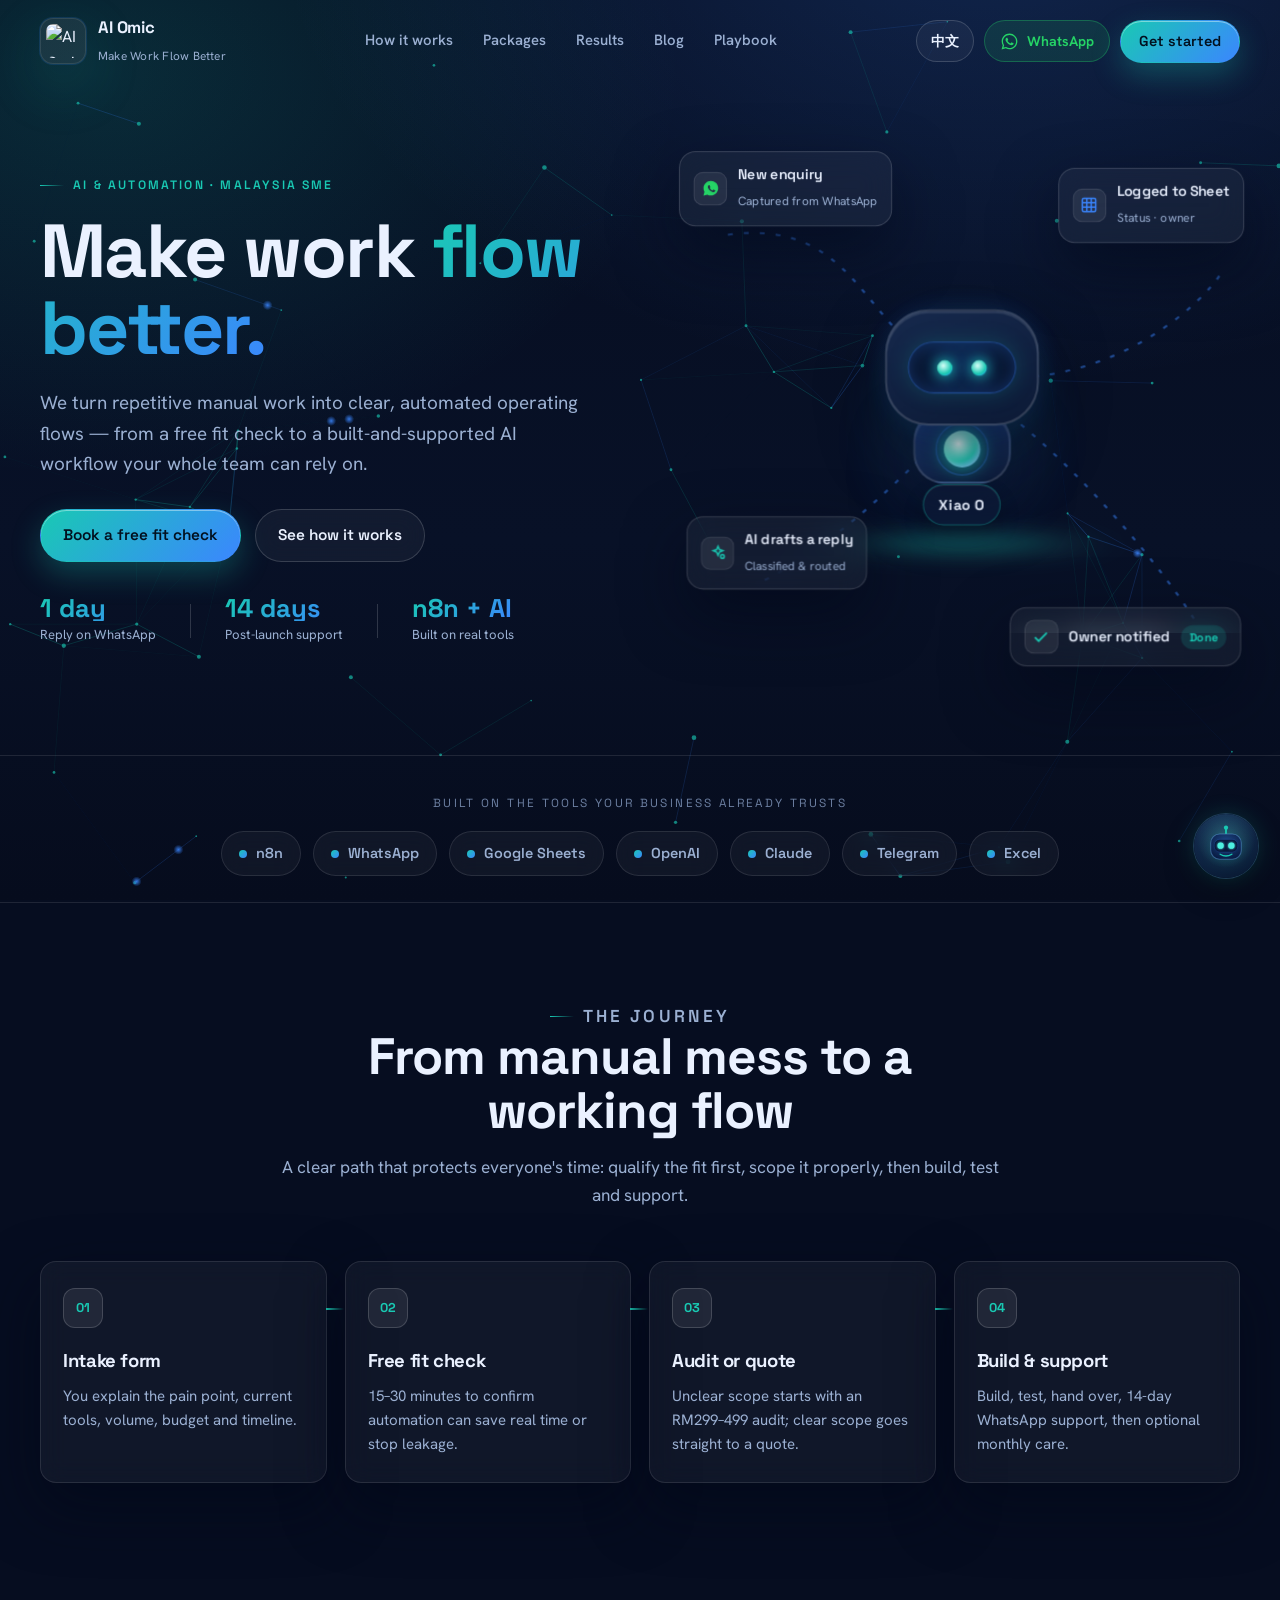
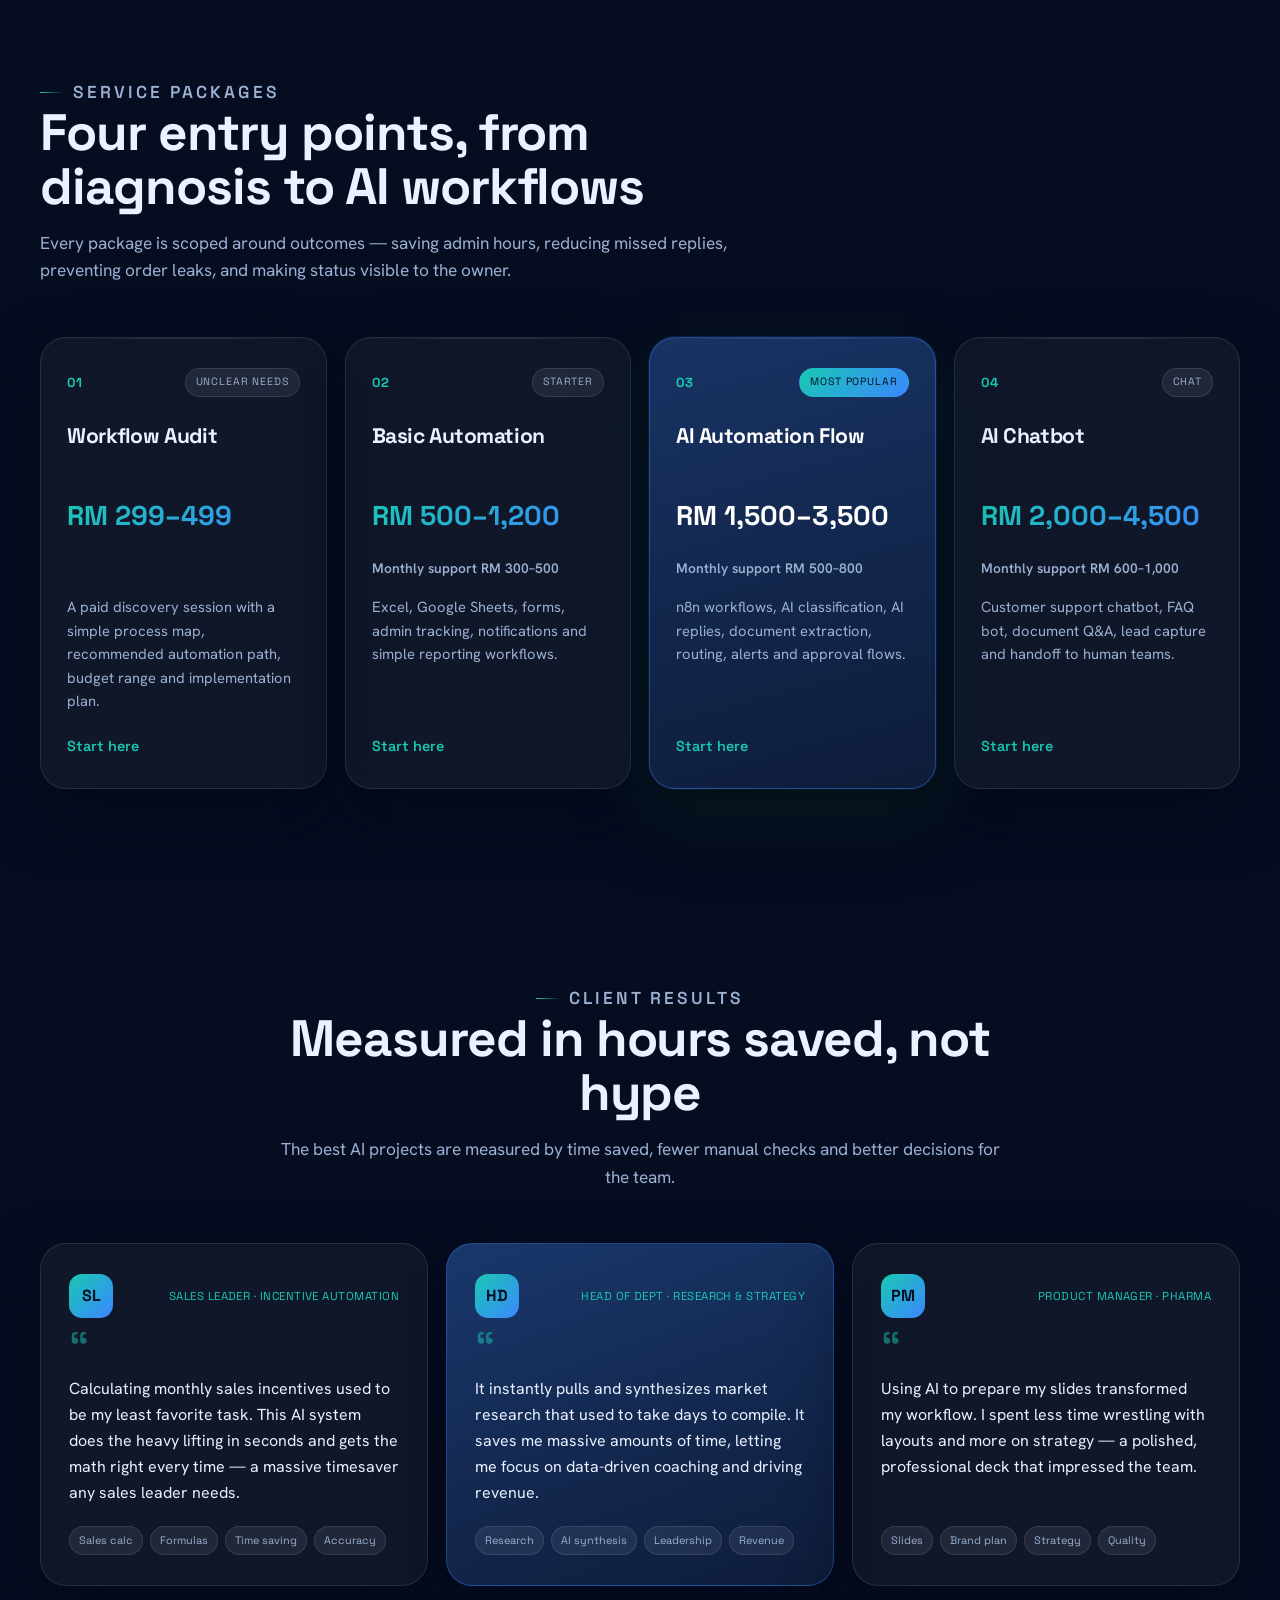
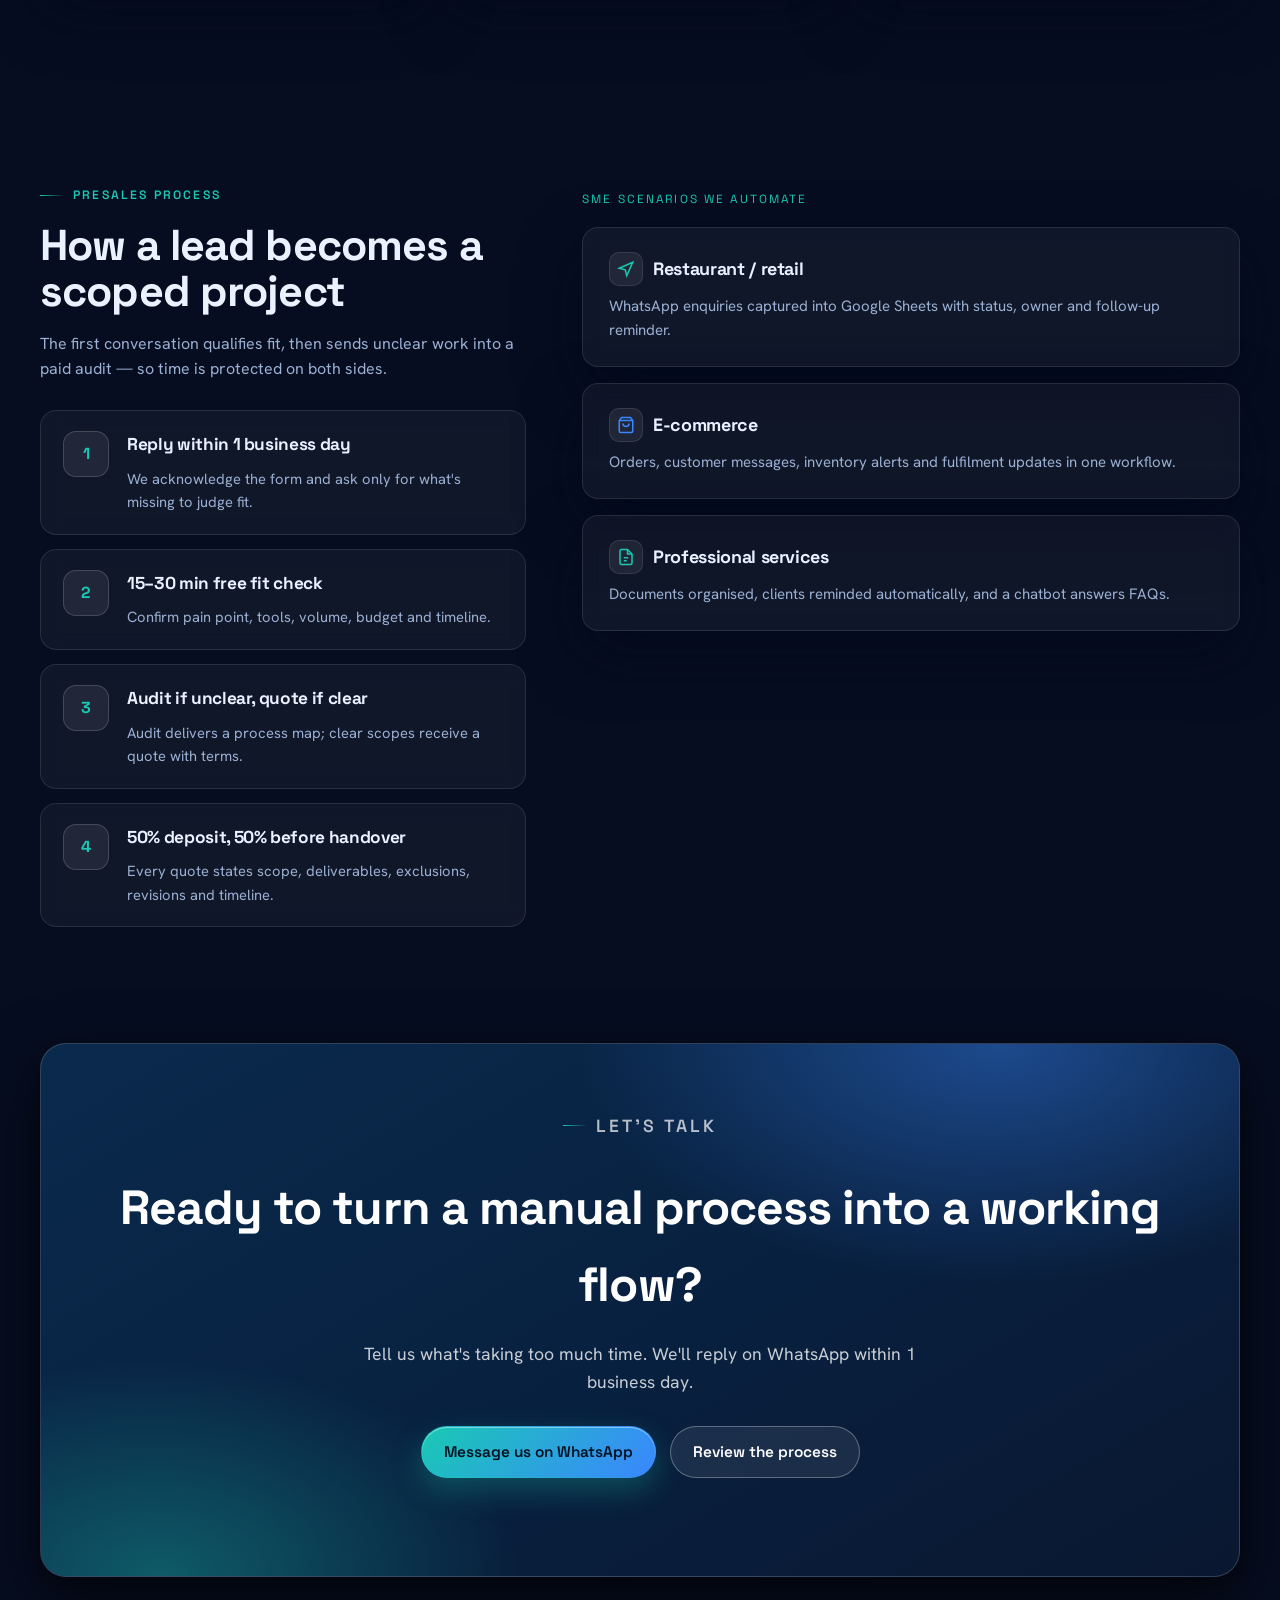
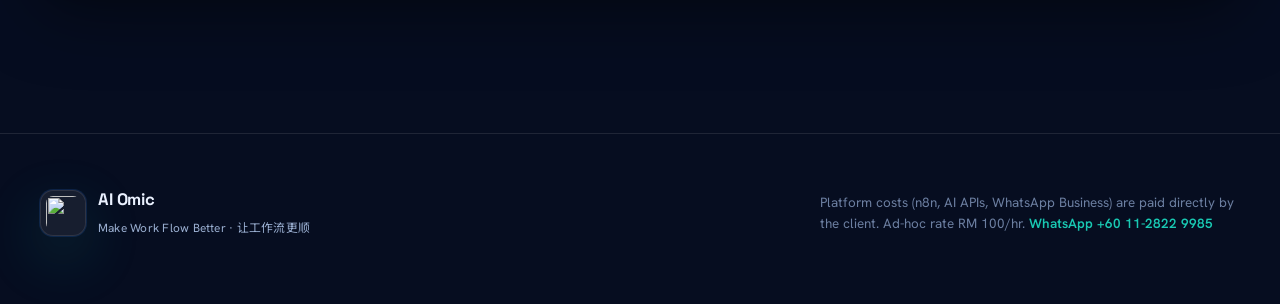
==== commit cc44d862: "Redesign Xiao O chatbot widget with clean SVG bot icon - Replace CSS-span robot with inline SVG bot " ====
--- a/index.html
+++ b/index.html
@@ -123,6 +123,7 @@
             <div class="bot-body">
               <div class="bot-core"></div>
             </div>
+            <div class="bot-name">Xiao O</div>
           </div>
         </div>
       </div>
--- a/styles.css
+++ b/styles.css
@@ -316,26 +316,29 @@
 /* ===== Xiao-O 3D mascot ===== */
 .bot {
   position: relative;
-  width: 200px; height: 250px;
+  width: 184px; height: 226px;
   transform-style: preserve-3d;
   transform: translateZ(0);
-  animation: botFloat 5.5s var(--ease) infinite;
-}
-@keyframes botFloat { 0%,100% { translate: 0 0; } 50% { translate: 0 -14px; } }
+  animation: botFloat 6.4s var(--ease) infinite;
+}
+@keyframes botFloat { 0%,100% { translate: 0 0; } 50% { translate: 0 -10px; } }
 
 .bot-halo {
-  position: absolute; inset: -30px -20px;
-  background: radial-gradient(circle at 50% 40%, color-mix(in srgb, var(--a1) 40%, transparent), transparent 62%);
-  filter: blur(26px); transform: translateZ(-40px);
+  position: absolute; inset: 8px -18px 0;
+  background:
+    radial-gradient(circle at 50% 42%, color-mix(in srgb, var(--a1) 34%, transparent), transparent 54%),
+    radial-gradient(circle at 50% 66%, color-mix(in srgb, var(--a2) 22%, transparent), transparent 62%);
+  filter: blur(24px); transform: translateZ(-40px);
+  opacity: .9;
 }
 .bot-head {
-  position: absolute; top: 8px; left: 50%; translate: -50% 0;
-  width: 150px; height: 122px;
-  border-radius: 38px 38px 32px 32px;
+  position: absolute; top: 18px; left: 50%; translate: -50% 0;
+  width: 148px; height: 112px;
+  border-radius: 42px;
   background:
     linear-gradient(160deg, color-mix(in srgb, var(--surface-2) 70%, #fff 8%), var(--surface));
   border: 2px solid var(--border-2);
-  box-shadow: var(--shadow-card), inset 0 2px 0 var(--glass-hi);
+  box-shadow: var(--shadow-card), inset 0 2px 0 var(--glass-hi), 0 0 26px color-mix(in srgb, var(--a2) 18%, transparent);
   backdrop-filter: blur(8px);
   transform: translateZ(50px);
   overflow: hidden;
@@ -344,29 +347,25 @@
 html[data-theme="light"] .bot-head { background: linear-gradient(160deg, #ffffff, #eef5fc); }
 
 .visor {
-  position: absolute; top: 26px; left: 50%; translate: -50% 0;
-  width: 116px; height: 64px; border-radius: 34px;
+  position: absolute; top: 29px; left: 50%; translate: -50% 0;
+  width: 104px; height: 50px; border-radius: 999px;
   background: radial-gradient(circle at 50% 30%, #0b1f3e, #050d1f 75%);
   border: 1.5px solid color-mix(in srgb, var(--a2) 50%, transparent);
-  box-shadow: inset 0 0 24px rgba(59,134,255,.4), 0 0 22px rgba(25,201,179,.25);
-  display: flex; align-items: center; justify-content: center; gap: 22px;
+  box-shadow: inset 0 0 20px rgba(59,134,255,.36), 0 0 20px rgba(25,201,179,.2);
+  display: flex; align-items: center; justify-content: center; gap: 18px;
   overflow: hidden;
 }
 .eye {
-  width: 16px; height: 16px; border-radius: 50%;
+  width: 15px; height: 15px; border-radius: 50%;
   background: radial-gradient(circle at 40% 35%, #d8fff8, var(--a1) 60%, var(--a2));
-  box-shadow: 0 0 14px var(--a1), 0 0 26px var(--a2);
-  animation: blink 4.6s infinite;
-}
-@keyframes blink { 0%,46%,52%,100% { transform: scaleY(1); } 49% { transform: scaleY(.12); } }
-.visor-scan {
-  position: absolute; top: 0; left: -60%; width: 50%; height: 100%;
-  background: linear-gradient(90deg, transparent, rgba(120,220,255,.35), transparent);
-  transform: skewX(-18deg); animation: scan 3.4s var(--ease) infinite;
-}
-@keyframes scan { 0% { left: -60%; } 60%,100% { left: 130%; } }
+  box-shadow: 0 0 12px var(--a1), 0 0 22px var(--a2);
+  animation: softEye 3.6s ease-in-out infinite;
+}
+@keyframes softEye { 0%,100% { transform: scale(1); opacity: .88; } 50% { transform: scale(1.08); opacity: 1; } }
+.visor-scan { display: none; }
 
 .antenna {
+  display: none;
   position: absolute; top: -22px; left: 50%; translate: -50% 0;
   width: 4px; height: 26px; border-radius: 4px;
   background: linear-gradient(var(--a1), var(--a2));
@@ -379,34 +378,48 @@
   box-shadow: 0 0 16px var(--a1), 0 0 30px var(--a2);
   animation: pulse 1.8s ease-in-out infinite;
 }
-@keyframes pulse { 0%,100% { transform: translateX(-50%) scale(.86); opacity: .8; } 50% { transform: translateX(-50%) scale(1.22); opacity: 1; } }
-
-.ear { position: absolute; top: 52px; width: 9px; height: 30px; border-radius: 6px;
+@keyframes pulse { 0%,100% { transform: translateX(-50%) scale(.9); opacity: .82; } 50% { transform: translateX(-50%) scale(1.12); opacity: 1; } }
+
+.ear { display: none; position: absolute; top: 52px; width: 9px; height: 30px; border-radius: 6px;
   background: linear-gradient(var(--a1), var(--a2)); transform: translateZ(40px); opacity: .9; }
 .ear-l { left: 16px; } .ear-r { right: 16px; }
 
 .bot-body {
-  position: absolute; bottom: 30px; left: 50%; translate: -50% 0;
-  width: 120px; height: 96px; border-radius: 30px 30px 26px 26px;
+  position: absolute; bottom: 38px; left: 50%; translate: -50% 0;
+  width: 96px; height: 72px; border-radius: 30px;
   background: linear-gradient(165deg, color-mix(in srgb, var(--a2) 36%, var(--surface-solid)), var(--surface-solid));
   border: 2px solid var(--border-2);
   box-shadow: var(--shadow-card), inset 0 2px 0 var(--glass-hi);
   transform: translateZ(20px);
 }
 .bot-core {
-  position: absolute; top: 26px; left: 50%; translate: -50% 0;
-  width: 40px; height: 40px; border-radius: 50%;
+  position: absolute; top: 18px; left: 50%; translate: -50% 0;
+  width: 36px; height: 36px; border-radius: 50%;
   background: radial-gradient(circle at 40% 35%, #eafffb, var(--a1) 55%, var(--a2));
   box-shadow: 0 0 20px var(--a1), inset 0 0 10px rgba(255,255,255,.6);
-  animation: pulse 2.4s ease-in-out infinite;
+  animation: pulse 3s ease-in-out infinite;
 }
 .bot-core::after {
-  content: ""; position: absolute; inset: -10px; border-radius: 50%;
-  border: 1.5px solid color-mix(in srgb, var(--a2) 50%, transparent);
-}
-.arm { position: absolute; bottom: 44px; width: 11px; height: 40px; border-radius: 8px;
+  content: ""; position: absolute; inset: -8px; border-radius: 50%;
+  border: 1.5px solid color-mix(in srgb, var(--a2) 42%, transparent);
+}
+.arm { display: none; position: absolute; bottom: 44px; width: 11px; height: 40px; border-radius: 8px;
   background: linear-gradient(var(--a2), var(--a1)); transform: translateZ(34px); }
 .arm-l { left: 24px; rotate: 16deg; } .arm-r { right: 24px; rotate: -16deg; }
+.bot-name {
+  position: absolute; left: 50%; bottom: 0; translate: -50% 0;
+  padding: 8px 15px;
+  border: 1px solid color-mix(in srgb, var(--a1) 38%, transparent);
+  border-radius: 999px;
+  background: color-mix(in srgb, var(--surface-solid) 74%, transparent);
+  color: var(--text);
+  font-family: var(--font-display);
+  font-size: .86rem;
+  font-weight: 800;
+  letter-spacing: .02em;
+  box-shadow: 0 10px 22px rgba(0,0,0,.18), inset 0 1px 0 var(--glass-hi);
+  transform: translateZ(48px);
+}
 
 /* ============ marquee / tools ============ */
 .tools {
@@ -637,73 +650,51 @@
 }
 
 .xiao-launcher {
-  width: 70px;
-  height: 70px;
-  border: 1px solid rgba(25,201,179,.45);
-  border-radius: 24px;
+  width: 64px;
+  height: 64px;
+  border: 0;
+  border-radius: 50%;
   background:
-    radial-gradient(circle at 45% 25%, rgba(95,244,225,.7), transparent 34%),
-    linear-gradient(150deg, rgba(21,45,82,.95), rgba(9,21,45,.96));
-  box-shadow: 0 0 30px rgba(25,201,179,.25), 0 18px 50px rgba(0,0,0,.35);
+    radial-gradient(circle at 50% 38%, rgba(115,255,238,.22), transparent 58%),
+    linear-gradient(160deg, #162f54, #091932);
+  box-shadow:
+    0 0 0 1px rgba(116,184,255,.22),
+    0 0 22px rgba(25,201,179,.2),
+    0 12px 32px rgba(0,0,0,.3);
   cursor: pointer;
   display: grid;
   place-items: center;
-  transition: transform .25s var(--ease), border-color .25s, box-shadow .25s;
+  overflow: visible;
+  padding: 0;
+  animation: xiaoFloat 3.6s ease-in-out infinite;
+  transition: box-shadow .25s var(--ease);
 }
 
 .xiao-launcher:hover,
 .xiao-launcher:focus-visible {
-  transform: translateY(-4px);
-  border-color: var(--a1);
-  box-shadow: 0 0 34px rgba(25,201,179,.36), 0 22px 60px rgba(0,0,0,.42);
-}
-
-.xiao-face {
-  position: relative;
-  width: 44px;
-  height: 30px;
-  border-radius: 18px;
-  background: linear-gradient(180deg, #10264c, #07172f);
-  border: 1px solid rgba(59,134,255,.55);
-  box-shadow: inset 0 0 18px rgba(59,134,255,.24);
-}
-
-.xiao-face::before {
-  content: "";
-  position: absolute;
-  left: 50%;
-  top: -14px;
-  width: 4px;
-  height: 14px;
-  border-radius: 999px;
-  background: var(--a1);
-  translate: -50% 0;
-  box-shadow: 0 0 12px var(--a1);
-}
-
-.xiao-face span {
-  position: absolute;
-  top: 11px;
-  width: 7px;
-  height: 7px;
-  border-radius: 999px;
-  background: var(--a1);
-  box-shadow: 0 0 14px var(--a1);
-  animation: xiaoBlink 4.8s ease-in-out infinite;
-}
-
-.xiao-face span:first-child { left: 12px; }
-.xiao-face span:last-child { right: 12px; }
-
-@keyframes xiaoBlink {
-  0%, 45%, 49%, 100% { transform: scaleY(1); }
-  47% { transform: scaleY(.18); }
+  animation-play-state: paused;
+  transform: scale(1.1);
+  box-shadow:
+    0 0 0 1px rgba(116,184,255,.4),
+    0 0 32px rgba(25,201,179,.35),
+    0 14px 42px rgba(0,0,0,.36);
+}
+
+.xiao-bot-svg {
+  width: 36px;
+  height: auto;
+  filter: drop-shadow(0 2px 8px rgba(25,201,179,.2));
+}
+
+@keyframes xiaoFloat {
+  0%, 100% { transform: translateY(0); }
+  50% { transform: translateY(-7px); }
 }
 
 .xiao-panel {
   position: absolute;
   right: 0;
-  bottom: 86px;
+  bottom: 76px;
   width: min(390px, calc(100vw - 32px));
   max-height: min(650px, calc(100vh - 120px));
   display: grid;
@@ -739,16 +730,42 @@
   font-size: .82rem;
 }
 
+.xiao-head-info {
+  display: flex;
+  align-items: center;
+  gap: 10px;
+}
+
+.xiao-head-dot {
+  width: 9px;
+  height: 9px;
+  border-radius: 50%;
+  background: #19c9b3;
+  box-shadow: 0 0 8px rgba(25,201,179,.7);
+  flex-shrink: 0;
+}
+
 .xiao-close {
+  width: 32px;
+  height: 32px;
   border: 1px solid var(--border);
-  border-radius: 999px;
-  padding: 8px 12px;
+  border-radius: 50%;
+  padding: 0;
+  display: grid;
+  place-items: center;
   color: var(--muted);
   background: var(--surface-2);
   font: inherit;
-  font-size: .78rem;
-  font-weight: 700;
+  font-size: .88rem;
+  line-height: 1;
   cursor: pointer;
+  flex-shrink: 0;
+  transition: background .18s, color .18s;
+}
+
+.xiao-close:hover {
+  background: rgba(255,255,255,.1);
+  color: var(--ink);
 }
 
 .xiao-messages {
@@ -895,7 +912,8 @@
   .cta { padding: 44px 24px; }
   .header-actions .wa span { display: none; }
   .xiao-assistant { right: 16px; bottom: 16px; }
-  .xiao-launcher { width: 58px; height: 58px; border-radius: 20px; }
-  .xiao-panel { bottom: 72px; }
+  .xiao-launcher { width: 64px; height: 82px; border-radius: 24px; }
+  .xiao-bot { transform: scale(.78); }
+  .xiao-panel { bottom: 94px; }
   .footer-inner { flex-direction: column; align-items: flex-start; }
 }
